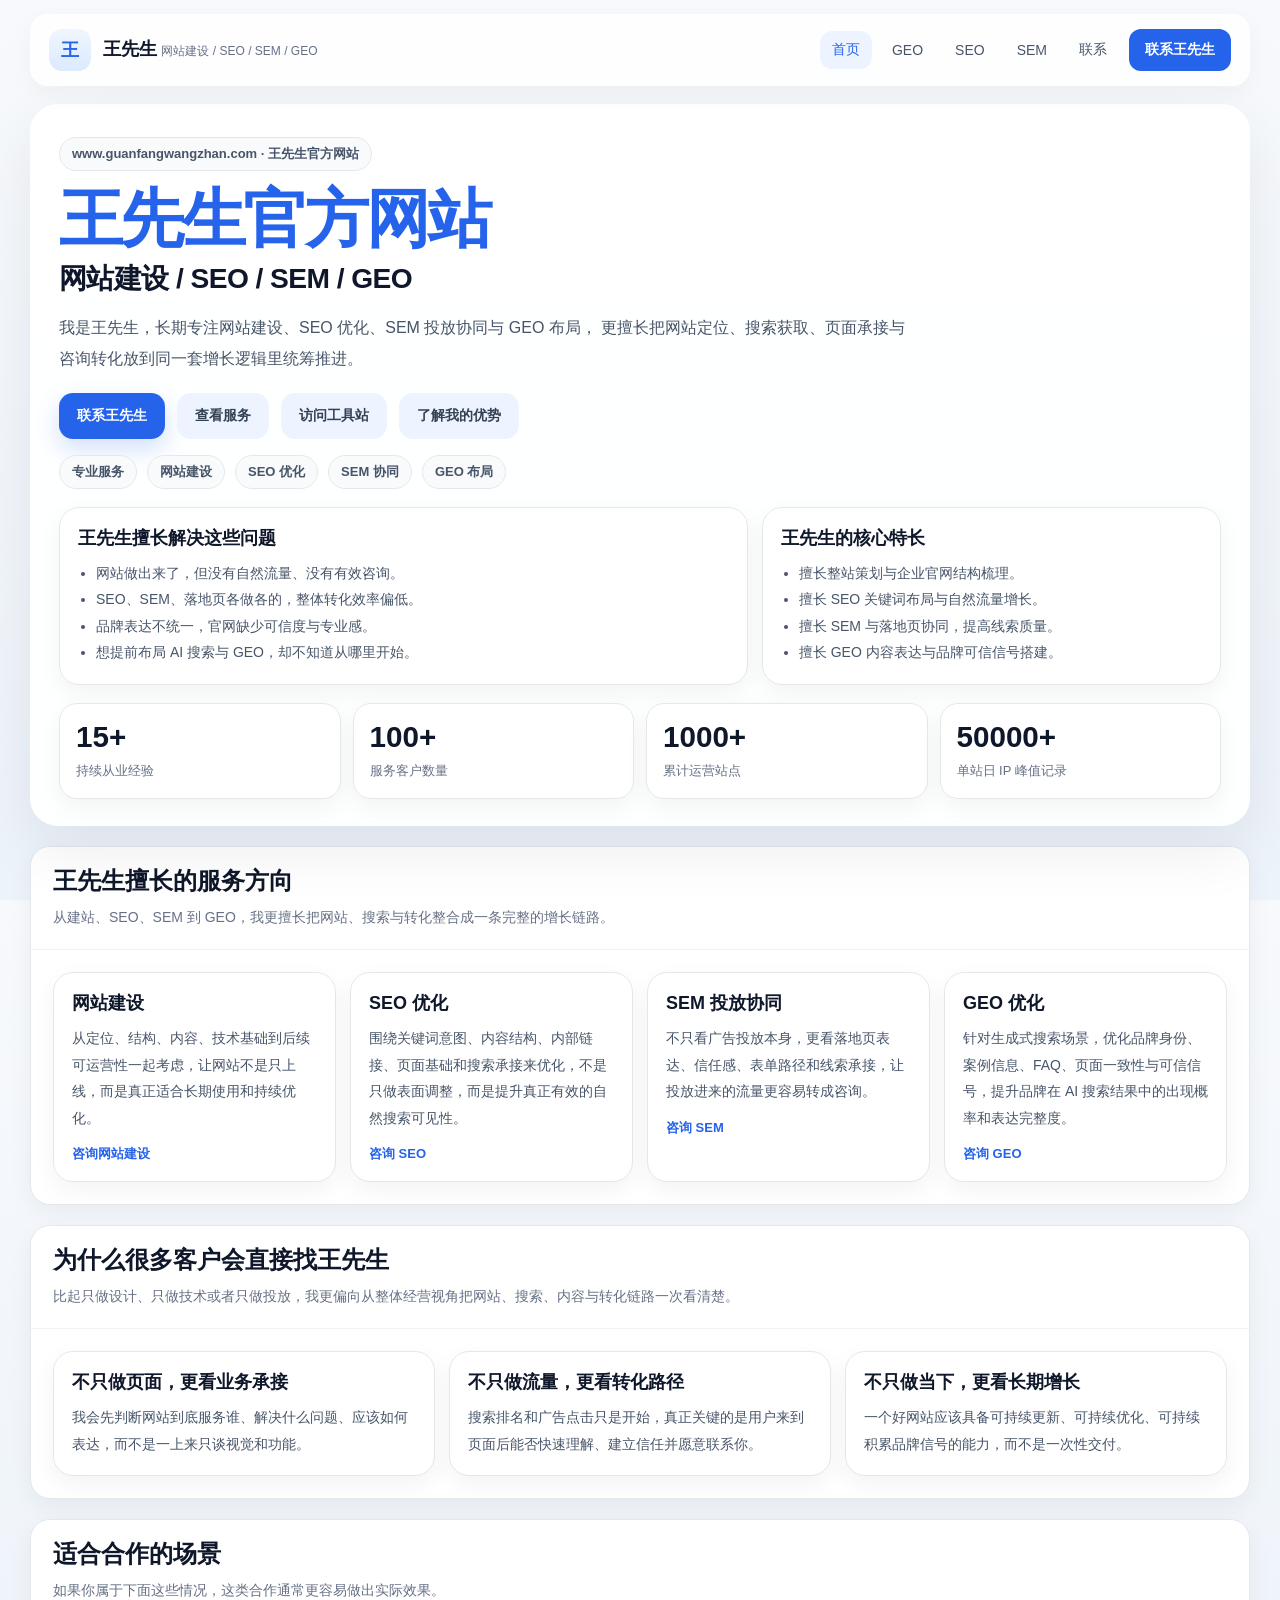
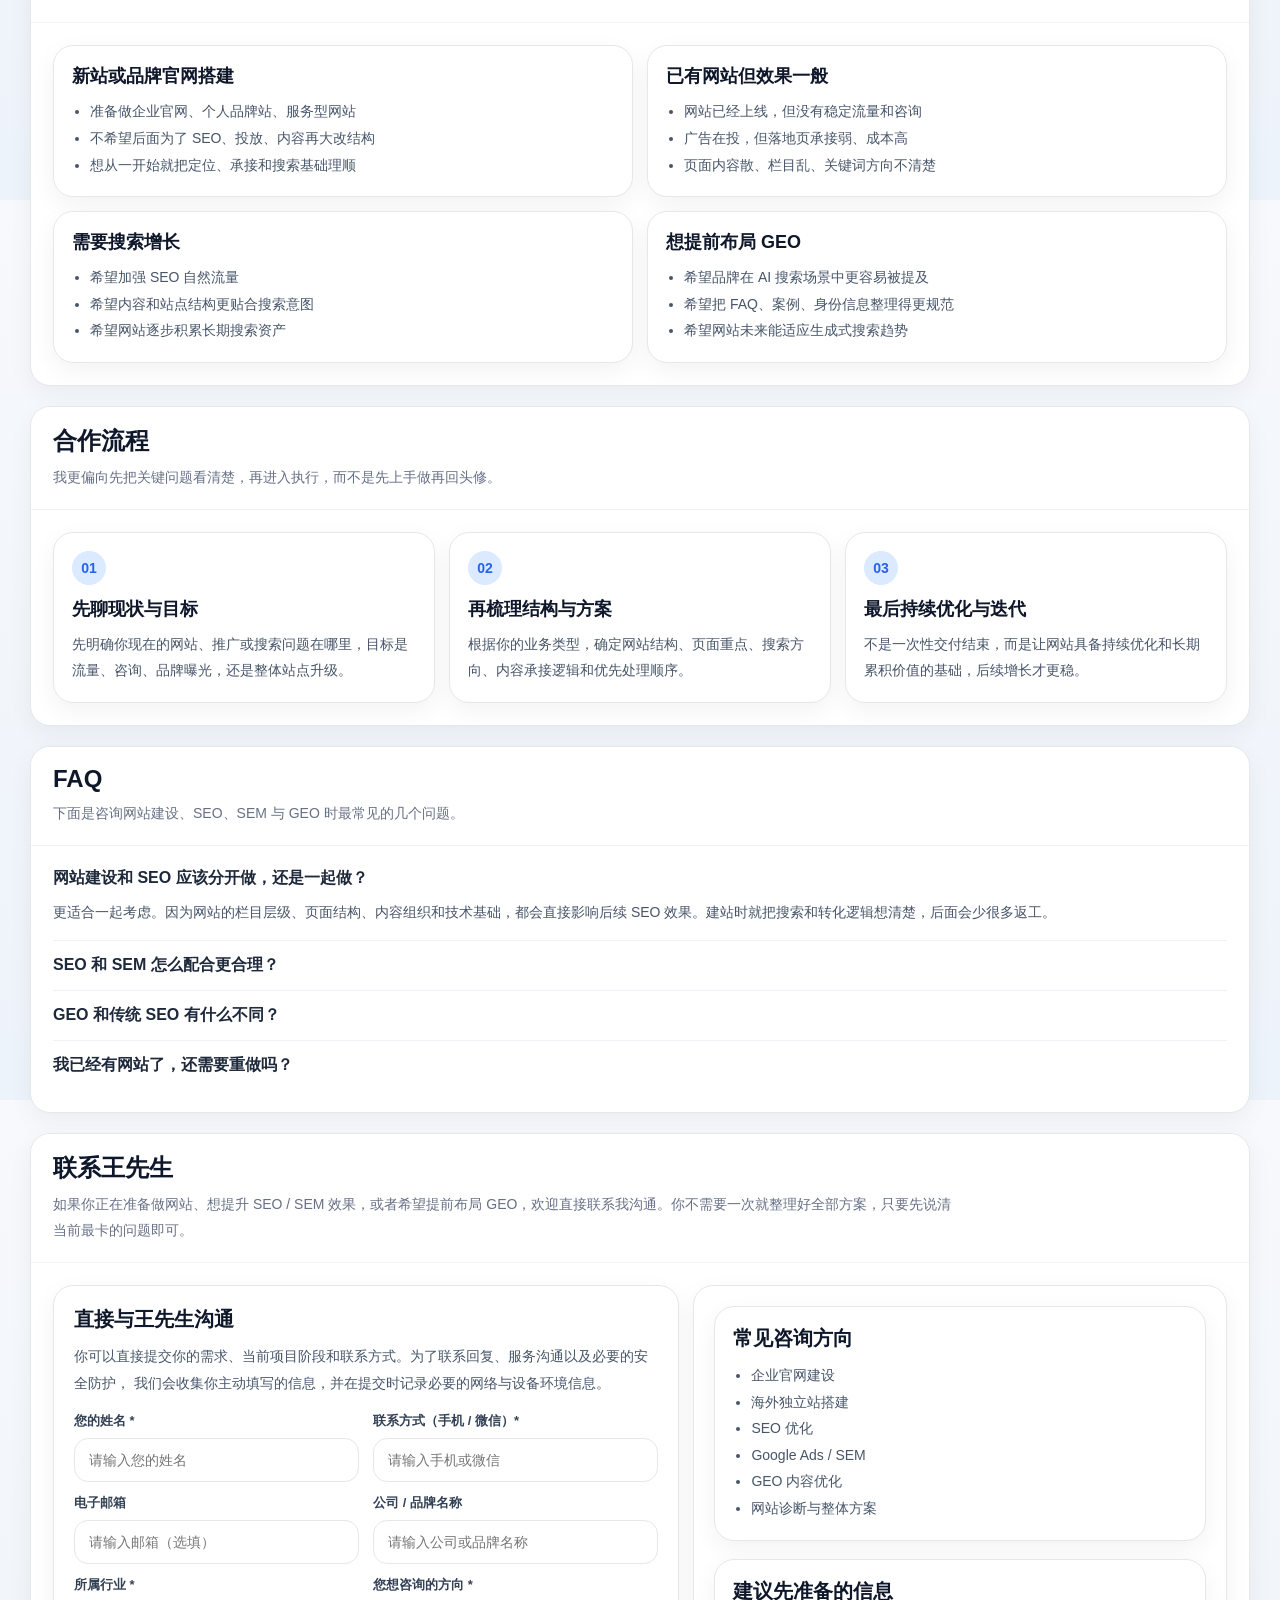
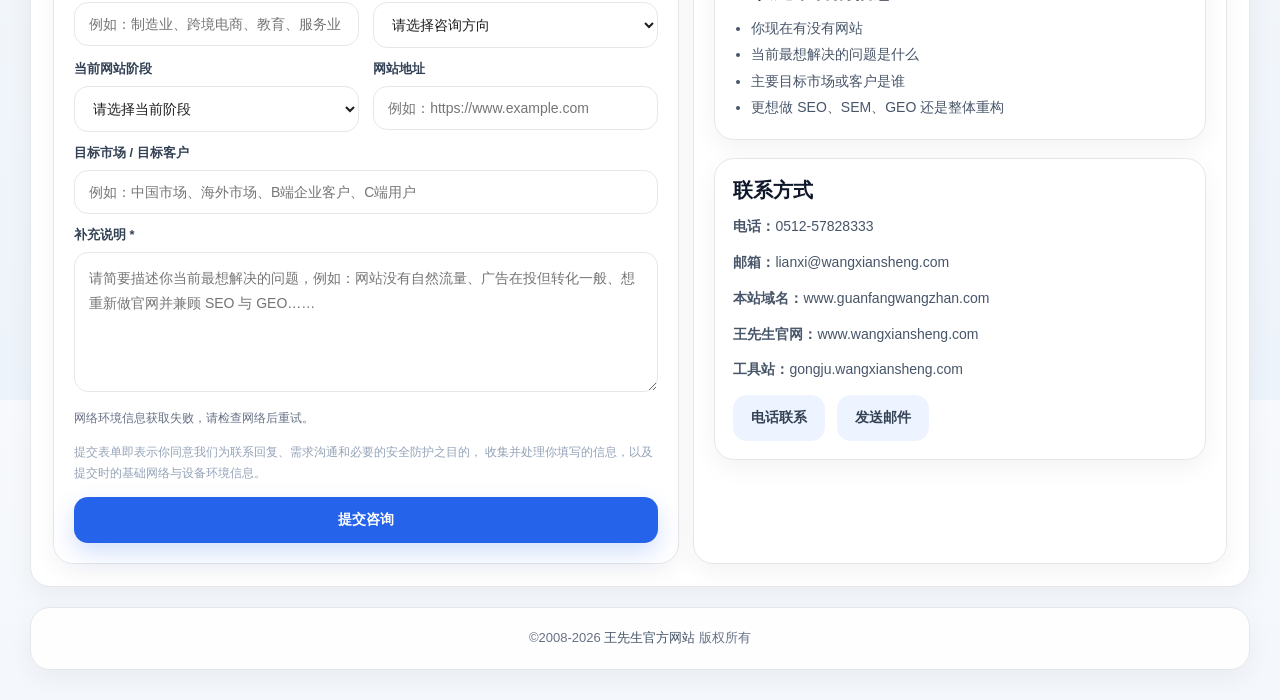
==== index.html @ 20cd122b "Update index.html" ====
<!DOCTYPE html>
<html lang="zh-CN">
<head>
  <meta charset="UTF-8" />
  <meta name="viewport" content="width=device-width, initial-scale=1.0" />

  <title>王先生官方网站 - 网站建设 / SEO / SEM / GEO</title>
  <meta name="description" content="王先生官方网站，聚焦网站建设、SEO 优化、SEM 投放协同与 GEO 生成式搜索优化，帮助企业提升搜索可见性、咨询转化与品牌影响力。" />
  <meta name="keywords" content="王先生官方网站,王先生,网站建设,SEO优化,SEM投放,GEO优化,生成式搜索优化,企业官网建设,guanfangwangzhan.com" />
  <meta name="author" content="王先生" />
  <meta name="application-name" content="王先生" />
  <meta name="robots" content="index,follow,max-image-preview:large,max-snippet:-1,max-video-preview:-1" />
  <meta name="referrer" content="strict-origin-when-cross-origin" />
  <meta name="format-detection" content="telephone=no,email=no,address=no" />
  <meta name="theme-color" content="#2563eb" />
  <meta name="color-scheme" content="light" />

  <link rel="canonical" href="https://www.guanfangwangzhan.com/" />

  <meta property="og:type" content="website" />
  <meta property="og:locale" content="zh_CN" />
  <meta property="og:site_name" content="王先生" />
  <meta property="og:title" content="王先生官方网站 - 网站建设 / SEO / SEM / GEO" />
  <meta property="og:description" content="王先生官方网站，聚焦网站建设、SEO 优化、SEM 投放协同与 GEO 生成式搜索优化。" />
  <meta property="og:url" content="https://www.guanfangwangzhan.com/" />

  <meta name="twitter:card" content="summary" />
  <meta name="twitter:title" content="王先生官方网站 - 网站建设 / SEO / SEM / GEO" />
  <meta name="twitter:description" content="王先生聚焦网站建设、SEO、SEM 与 GEO，帮助企业获得更稳的搜索流量与咨询转化。" />

    <link rel="stylesheet" href="/static/style.css" />


  <script type="application/ld+json">
  {
    "@context": "https://schema.org",
    "@type": "WebSite",
    "name": "王先生官方网站",
    "url": "https://www.guanfangwangzhan.com/"
  }
  </script>

  <script type="application/ld+json">
  {
    "@context": "https://schema.org",
    "@type": "Person",
    "name": "王先生",
    "url": "https://www.guanfangwangzhan.com/",
    "email": "lianxi@wangxiansheng.com",
    "telephone": "0512-57828333",
    "jobTitle": "网站建设 / SEO / SEM / GEO 顾问",
    "description": "长期从事网站建设、SEO、SEM 与 GEO 优化，帮助个人和企业提升搜索可见性、获取更多流量、询盘与业务机会。",
    "knowsAbout": [
      "网站建设",
      "SEO",
      "SEM",
      "GEO",
      "生成式搜索优化",
      "企业官网优化",
      "搜索流量增长",
      "落地页优化"
    ]
  }
  </script>

  <script type="application/ld+json">
  {
    "@context": "https://schema.org",
    "@type": "ProfessionalService",
    "name": "王先生官方网站",
    "url": "https://www.guanfangwangzhan.com/",
    "description": "专注网站建设、SEO、SEM 与 GEO 优化，帮助个人和企业提升搜索可见性、获取更多流量、询盘与业务机会。",
    "email": "lianxi@wangxiansheng.com",
    "telephone": "0512-57828333",
    "serviceType": [
      "网站建设",
      "SEO 优化",
      "SEM 投放",
      "GEO 优化"
    ],
    "areaServed": "中国"
  }
  </script>

  <script type="application/ld+json">
  {
    "@context": "https://schema.org",
    "@type": "FAQPage",
    "mainEntity": [
      {
        "@type": "Question",
        "name": "网站建设和 SEO 应该分开做，还是一起做？",
        "acceptedAnswer": {
          "@type": "Answer",
          "text": "更适合一起考虑。因为网站的栏目层级、页面结构、内容组织和技术基础，都会直接影响后续 SEO 效果。建站时就把搜索和转化逻辑想清楚，后面会少很多返工。"
        }
      },
      {
        "@type": "Question",
        "name": "SEO 和 SEM 怎么配合更合理？",
        "acceptedAnswer": {
          "@type": "Answer",
          "text": "SEO 更偏长期自然流量，SEM 更偏即时高意图获取。更稳的方式通常不是二选一，而是让 SEM 承接短期目标，同时用 SEO 建立长期内容和自然搜索基础。"
        }
      },
      {
        "@type": "Question",
        "name": "GEO 和传统 SEO 有什么不同？",
        "acceptedAnswer": {
          "@type": "Answer",
          "text": "GEO 更关注品牌在生成式搜索、AI 问答和新型检索场景中的可见性。除了页面优化本身，还更强调身份信息、案例证据、FAQ、内容一致性和可信度信号。"
        }
      }
    ]
  }
  </script>
</head>
<body class="page-home">
  <div class="page">
    <header class="topbar" aria-label="顶部导航">
  <div class="topbar-inner">
    <a class="brand" href="/">
      <span class="brand-mark">王</span>
      <span class="brand-info">
        <span class="brand-title">王先生</span>
        <span class="brand-sub">网站建设 / SEO / SEM / GEO</span>
      </span>
    </a>

    <div class="nav-wrap">
      <nav class="nav" aria-label="桌面导航">
        <a href="/" class="active">首页</a>
        <a href="/geo.html" class="">GEO</a>
        <a href="/seo.html" class="">SEO</a>
        <a href="/sem.html" class="">SEM</a>
        <a href="/lianxi.html" class="">联系</a>
      </nav>

      <a class="nav-cta" href="/lianxi.html">联系王先生</a>
      <button class="menu-toggle" id="menuToggle" type="button" aria-label="打开菜单" aria-expanded="false" aria-controls="mobileNav">☰</button>
    </div>
  </div>

  <div class="mobile-nav" id="mobileNav">
    <div class="mobile-nav-inner">
      <a href="/">首页</a>
      <a href="/geo.html">GEO</a>
      <a href="/seo.html">SEO</a>
      <a href="/sem.html">SEM</a>
      <a href="/lianxi.html">联系王先生</a>
      <a href="/lianxi.html">立即咨询</a>
    </div>
  </div>
</header>

    <main>
      <section class="hero">
        <div class="eyebrow">www.guanfangwangzhan.com · 王先生官方网站</div>

        <h1 class="hero-title">王先生官方网站</h1>

        <h2 class="hero-services">网站建设 / SEO / SEM / GEO</h2>

        <p class="lead">
          我是王先生，长期专注网站建设、SEO 优化、SEM 投放协同与 GEO 布局，
          更擅长把网站定位、搜索获取、页面承接与咨询转化放到同一套增长逻辑里统筹推进。
        </p>

        <div class="hero-actions">
          <a class="btn btn-primary" href="#contact">联系王先生</a>
          <a class="btn btn-light" href="#services">查看服务</a>
          <a class="btn btn-light" href="https://gongju.wangxiansheng.com/" target="_blank" rel="noopener noreferrer">访问工具站</a>
          <a class="btn btn-light" href="#advantage">了解我的优势</a>
        </div>

        <div class="hero-tags">
          <span class="tag">专业服务</span>
          <span class="tag">网站建设</span>
          <span class="tag">SEO 优化</span>
          <span class="tag">SEM 协同</span>
          <span class="tag">GEO 布局</span>
        </div>

        <div class="hero-summary">
          <div class="hero-panel">
            <h3>王先生擅长解决这些问题</h3>
            <ul>
              <li>网站做出来了，但没有自然流量、没有有效咨询。</li>
              <li>SEO、SEM、落地页各做各的，整体转化效率偏低。</li>
              <li>品牌表达不统一，官网缺少可信度与专业感。</li>
              <li>想提前布局 AI 搜索与 GEO，却不知道从哪里开始。</li>
            </ul>
          </div>

          <div class="hero-panel">
            <h3>王先生的核心特长</h3>
            <ul>
              <li>擅长整站策划与企业官网结构梳理。</li>
              <li>擅长 SEO 关键词布局与自然流量增长。</li>
              <li>擅长 SEM 与落地页协同，提高线索质量。</li>
              <li>擅长 GEO 内容表达与品牌可信信号搭建。</li>
            </ul>
          </div>
        </div>

        <div class="metrics">
          <div class="metric">
            <div class="metric-num">15+</div>
            <div class="metric-text">持续从业经验</div>
          </div>
          <div class="metric">
            <div class="metric-num">100+</div>
            <div class="metric-text">服务客户数量</div>
          </div>
          <div class="metric">
            <div class="metric-num">1000+</div>
            <div class="metric-text">累计运营站点</div>
          </div>
          <div class="metric">
            <div class="metric-num">50000+</div>
            <div class="metric-text">单站日 IP 峰值记录</div>
          </div>
        </div>
      </section>

      <section class="section" id="services">
        <div class="card">
          <div class="section-head">
            <h2>王先生擅长的服务方向</h2>
            <p>从建站、SEO、SEM 到 GEO，我更擅长把网站、搜索与转化整合成一条完整的增长链路。</p>
          </div>
          <div class="section-body">
            <div class="grid-4">
              <article class="mini-card">
                <h3>网站建设</h3>
                <p>从定位、结构、内容、技术基础到后续可运营性一起考虑，让网站不是只上线，而是真正适合长期使用和持续优化。</p>
                <a class="more" href="#contact">咨询网站建设</a>
              </article>

              <article class="mini-card">
                <h3>SEO 优化</h3>
                <p>围绕关键词意图、内容结构、内部链接、页面基础和搜索承接来优化，不是只做表面调整，而是提升真正有效的自然搜索可见性。</p>
                <a class="more" href="#contact">咨询 SEO</a>
              </article>

              <article class="mini-card">
                <h3>SEM 投放协同</h3>
                <p>不只看广告投放本身，更看落地页表达、信任感、表单路径和线索承接，让投放进来的流量更容易转成咨询。</p>
                <a class="more" href="#contact">咨询 SEM</a>
              </article>

              <article class="mini-card">
                <h3>GEO 优化</h3>
                <p>针对生成式搜索场景，优化品牌身份、案例信息、FAQ、页面一致性与可信信号，提升品牌在 AI 搜索结果中的出现概率和表达完整度。</p>
                <a class="more" href="#contact">咨询 GEO</a>
              </article>
            </div>
          </div>
        </div>
      </section>

      <section class="section" id="advantage">
        <div class="card">
          <div class="section-head">
            <h2>为什么很多客户会直接找王先生</h2>
            <p>比起只做设计、只做技术或者只做投放，我更偏向从整体经营视角把网站、搜索、内容与转化链路一次看清楚。</p>
          </div>
          <div class="section-body">
            <div class="grid-3">
              <div class="mini-card">
                <h3>不只做页面，更看业务承接</h3>
                <p>我会先判断网站到底服务谁、解决什么问题、应该如何表达，而不是一上来只谈视觉和功能。</p>
              </div>

              <div class="mini-card">
                <h3>不只做流量，更看转化路径</h3>
                <p>搜索排名和广告点击只是开始，真正关键的是用户来到页面后能否快速理解、建立信任并愿意联系你。</p>
              </div>

              <div class="mini-card">
                <h3>不只做当下，更看长期增长</h3>
                <p>一个好网站应该具备可持续更新、可持续优化、可持续积累品牌信号的能力，而不是一次性交付。</p>
              </div>
            </div>
          </div>
        </div>
      </section>

      <section class="section" id="scene">
        <div class="card">
          <div class="section-head">
            <h2>适合合作的场景</h2>
            <p>如果你属于下面这些情况，这类合作通常更容易做出实际效果。</p>
          </div>
          <div class="section-body">
            <div class="grid-2">
              <div class="mini-card">
                <h3>新站或品牌官网搭建</h3>
                <ul>
                  <li>准备做企业官网、个人品牌站、服务型网站</li>
                  <li>不希望后面为了 SEO、投放、内容再大改结构</li>
                  <li>想从一开始就把定位、承接和搜索基础理顺</li>
                </ul>
              </div>

              <div class="mini-card">
                <h3>已有网站但效果一般</h3>
                <ul>
                  <li>网站已经上线，但没有稳定流量和咨询</li>
                  <li>广告在投，但落地页承接弱、成本高</li>
                  <li>页面内容散、栏目乱、关键词方向不清楚</li>
                </ul>
              </div>

              <div class="mini-card">
                <h3>需要搜索增长</h3>
                <ul>
                  <li>希望加强 SEO 自然流量</li>
                  <li>希望内容和站点结构更贴合搜索意图</li>
                  <li>希望网站逐步积累长期搜索资产</li>
                </ul>
              </div>

              <div class="mini-card">
                <h3>想提前布局 GEO</h3>
                <ul>
                  <li>希望品牌在 AI 搜索场景中更容易被提及</li>
                  <li>希望把 FAQ、案例、身份信息整理得更规范</li>
                  <li>希望网站未来能适应生成式搜索趋势</li>
                </ul>
              </div>
            </div>
          </div>
        </div>
      </section>

      <section class="section" id="process">
        <div class="card">
          <div class="section-head">
            <h2>合作流程</h2>
            <p>我更偏向先把关键问题看清楚，再进入执行，而不是先上手做再回头修。</p>
          </div>
          <div class="section-body">
            <div class="process-grid">
              <div class="mini-card">
                <div class="step-no">01</div>
                <h3>先聊现状与目标</h3>
                <p>先明确你现在的网站、推广或搜索问题在哪里，目标是流量、咨询、品牌曝光，还是整体站点升级。</p>
              </div>

              <div class="mini-card">
                <div class="step-no">02</div>
                <h3>再梳理结构与方案</h3>
                <p>根据你的业务类型，确定网站结构、页面重点、搜索方向、内容承接逻辑和优先处理顺序。</p>
              </div>

              <div class="mini-card">
                <div class="step-no">03</div>
                <h3>最后持续优化与迭代</h3>
                <p>不是一次性交付结束，而是让网站具备持续优化和长期累积价值的基础，后续增长才更稳。</p>
              </div>
            </div>
          </div>
        </div>
      </section>

      <section class="section" id="faq">
        <div class="card">
          <div class="section-head">
            <h2>FAQ</h2>
            <p>下面是咨询网站建设、SEO、SEM 与 GEO 时最常见的几个问题。</p>
          </div>
          <div class="section-body faq">
            <details open>
              <summary>网站建设和 SEO 应该分开做，还是一起做？</summary>
              <div class="answer">
                更适合一起考虑。因为网站的栏目层级、页面结构、内容组织和技术基础，都会直接影响后续 SEO 效果。建站时就把搜索和转化逻辑想清楚，后面会少很多返工。
              </div>
            </details>

            <details>
              <summary>SEO 和 SEM 怎么配合更合理？</summary>
              <div class="answer">
                SEO 更偏长期自然流量，SEM 更偏即时高意图获取。更稳的方式通常不是二选一，而是让 SEM 承接短期目标，同时用 SEO 建立长期内容和自然搜索基础。
              </div>
            </details>

            <details>
              <summary>GEO 和传统 SEO 有什么不同？</summary>
              <div class="answer">
                GEO 更关注品牌在生成式搜索、AI 问答和新型检索场景中的可见性。除了页面优化本身，还更强调身份信息、案例证据、FAQ、内容一致性和可信度信号。
              </div>
            </details>

            <details>
              <summary>我已经有网站了，还需要重做吗？</summary>
              <div class="answer">
                不一定。很多项目不需要完全重做，而是先判断问题是在定位、结构、内容、搜索基础，还是在落地页承接与转化路径，再决定局部优化还是整体升级。
              </div>
            </details>
          </div>
        </div>
      </section>

      <section class="section" id="contact">
        <div class="card">
          <div class="section-head">
            <h2>联系王先生</h2>
            <p>如果你正在准备做网站、想提升 SEO / SEM 效果，或者希望提前布局 GEO，欢迎直接联系我沟通。你不需要一次就整理好全部方案，只要先说清当前最卡的问题即可。</p>
          </div>

          <div class="section-body">
            <div class="contact-layout">
              <div class="contact-main">
                <h3>直接与王先生沟通</h3>
                <p>
                  你可以直接提交你的需求、当前项目阶段和联系方式。为了联系回复、服务沟通以及必要的安全防护，
                  我们会收集你主动填写的信息，并在提交时记录必要的网络与设备环境信息。
                </p>

                <form id="bizForm" class="contact-form" novalidate>
                  <div class="field-grid-2">
                    <div class="field">
                      <label for="name">您的姓名 *</label>
                      <input id="name" name="name" class="input" type="text" placeholder="请输入您的姓名" required />
                    </div>

                    <div class="field">
                      <label for="contactInfo">联系方式（手机 / 微信）*</label>
                      <input id="contactInfo" name="contactInfo" class="input" type="text" placeholder="请输入手机或微信" required />
                    </div>
                  </div>

                  <div class="field-grid-2">
                    <div class="field">
                      <label for="email">电子邮箱</label>
                      <input id="email" name="email" class="input" type="email" placeholder="请输入邮箱（选填）" />
                    </div>

                    <div class="field">
                      <label for="company">公司 / 品牌名称</label>
                      <input id="company" name="company" class="input" type="text" placeholder="请输入公司或品牌名称" />
                    </div>
                  </div>

                  <div class="field-grid-2">
                    <div class="field">
                      <label for="industry">所属行业 *</label>
                      <input id="industry" name="industry" class="input" type="text" placeholder="例如：制造业、跨境电商、教育、服务业" required />
                    </div>

                    <div class="field">
                      <label for="subject">您想咨询的方向 *</label>
                      <select id="subject" name="subject" class="select" required>
                        <option value="">请选择咨询方向</option>
                        <option value="企业官网建设">企业官网建设</option>
                        <option value="海外独立站搭建">海外独立站搭建</option>
                        <option value="SEO 优化">SEO 优化</option>
                        <option value="Google Ads / SEM">Google Ads / SEM</option>
                        <option value="GEO 内容优化">GEO 内容优化</option>
                        <option value="服务器 / 网站部署">服务器 / 网站部署</option>
                        <option value="网站诊断与整体方案">网站诊断与整体方案</option>
                        <option value="其他">其他</option>
                      </select>
                    </div>
                  </div>

                  <div class="field-grid-2">
                    <div class="field">
                      <label for="siteStage">当前网站阶段</label>
                      <select id="siteStage" name="siteStage" class="select">
                        <option value="">请选择当前阶段</option>
                        <option value="还没有网站">还没有网站</option>
                        <option value="已有官网，准备优化">已有官网，准备优化</option>
                        <option value="已有独立站，流量较少">已有独立站，流量较少</option>
                        <option value="正在投放广告，转化一般">正在投放广告，转化一般</option>
                        <option value="已有内容基础，想做 SEO / GEO">已有内容基础，想做 SEO / GEO</option>
                        <option value="项目正在规划中">项目正在规划中</option>
                      </select>
                    </div>

                    <div class="field">
                      <label for="website">网站地址</label>
                      <input id="website" name="website" class="input" type="url" placeholder="例如：https://www.example.com" />
                    </div>
                  </div>

                  <div class="field">
                    <label for="market">目标市场 / 目标客户</label>
                    <input id="market" name="market" class="input" type="text" placeholder="例如：中国市场、海外市场、B端企业客户、C端用户" />
                  </div>

                  <div class="field">
                    <label for="message">补充说明 *</label>
                    <textarea id="message" name="message" class="textarea" placeholder="请简要描述你当前最想解决的问题，例如：网站没有自然流量、广告在投但转化一般、想重新做官网并兼顾 SEO 与 GEO……" required></textarea>
                  </div>

                  <div id="ipStatus" class="ip-status">正在获取网络环境信息...</div>

                  <div class="form-note">
                    提交表单即表示你同意我们为联系回复、需求沟通和必要的安全防护之目的，
                    收集并处理你填写的信息，以及提交时的基础网络与设备环境信息。
                  </div>

                  <button type="submit" class="btn btn-primary" id="submitBtn">提交咨询</button>
                  <div id="result" class="result" aria-live="polite"></div>
                </form>
              </div>

              <div class="contact-side">
                <div class="mini-card">
                  <h3>常见咨询方向</h3>
                  <ul>
                    <li>企业官网建设</li>
                    <li>海外独立站搭建</li>
                    <li>SEO 优化</li>
                    <li>Google Ads / SEM</li>
                    <li>GEO 内容优化</li>
                    <li>网站诊断与整体方案</li>
                  </ul>
                </div>

                <div class="mini-card mt-14">
                  <h3>建议先准备的信息</h3>
                  <ul>
                    <li>你现在有没有网站</li>
                    <li>当前最想解决的问题是什么</li>
                    <li>主要目标市场或客户是谁</li>
                    <li>更想做 SEO、SEM、GEO 还是整体重构</li>
                  </ul>
                </div>

                <div class="mini-card mt-14">
                  <h3>联系方式</h3>
                  <div class="contact-meta">
                    <div class="contact-meta-item"><strong>电话：</strong><a href="tel:051257828333">0512-57828333</a></div>
                    <div class="contact-meta-item"><strong>邮箱：</strong><a href="mailto:lianxi@wangxiansheng.com">lianxi@wangxiansheng.com</a></div>
                    <div class="contact-meta-item"><strong>本站域名：</strong><a href="https://www.guanfangwangzhan.com/">www.guanfangwangzhan.com</a></div>
                    <div class="contact-meta-item"><strong>王先生官网：</strong><a href="https://www.wangxiansheng.com/">www.wangxiansheng.com</a></div>
                    <div class="contact-meta-item"><strong>工具站：</strong><a href="https://gongju.wangxiansheng.com/">gongju.wangxiansheng.com</a></div>
                  </div>

                  <div class="contact-links">
                    <a class="btn btn-light" href="tel:051257828333">电话联系</a>
                    <a class="btn btn-light" href="mailto:lianxi@wangxiansheng.com">发送邮件</a>
                  </div>
                </div>
              </div>
            </div>
          </div>
        </div>
      </section>
    </main>

    <footer class="footer">
      ©2008-<span id="year"></span> <a href="https://www.guanfangwangzhan.com/">王先生官方网站</a> 版权所有
    </footer>
  </div>

  <script>
    document.getElementById("year").textContent = new Date().getFullYear();

    const menuToggle = document.getElementById("menuToggle");
    const mobileNav = document.getElementById("mobileNav");

    menuToggle.addEventListener("click", function () {
      const expanded = menuToggle.getAttribute("aria-expanded") === "true";
      menuToggle.setAttribute("aria-expanded", String(!expanded));
      mobileNav.classList.toggle("show");
      menuToggle.textContent = expanded ? "☰" : "✕";
    });

    mobileNav.querySelectorAll("a").forEach(function (link) {
      link.addEventListener("click", function () {
        mobileNav.classList.remove("show");
        menuToggle.setAttribute("aria-expanded", "false");
        menuToggle.textContent = "☰";
      });
    });

    const API_URL = "https://lianxi.wangxiansheng.com/hezuo.php";
    let currentIp = "";

    const form = document.getElementById("bizForm");
    const submitBtn = document.getElementById("submitBtn");
    const resultBox = document.getElementById("result");
    const ipStatus = document.getElementById("ipStatus");

    function showResult(message, ok) {
      resultBox.style.display = "block";
      resultBox.className = "result " + (ok ? "ok" : "err");
      resultBox.textContent = message;
    }

    async function getPublicIP() {
      const endpoints = [
        "https://api64.ipify.org?format=json",
        "https://api.ipify.org?format=json"
      ];

      for (const url of endpoints) {
        try {
          const res = await fetch(url, {
            method: "GET",
            cache: "no-store"
          });
          const data = await res.json();
          if (data && data.ip) {
            return data.ip;
          }
        } catch (e) {}
      }

      throw new Error("公网 IP 获取失败");
    }

    function getBrowserInfo() {
      const nav = window.navigator || {};
      const scr = window.screen || {};
      const tz = Intl.DateTimeFormat().resolvedOptions().timeZone || "";
      const connection = nav.connection || nav.mozConnection || nav.webkitConnection || null;

      return {
        user_agent: nav.userAgent || "",
        language: nav.language || "",
        languages: Array.isArray(nav.languages) ? nav.languages.join(", ") : "",
        platform: nav.platform || "",
        cookie_enabled: typeof nav.cookieEnabled === "boolean" ? nav.cookieEnabled : "",
        do_not_track: nav.doNotTrack || window.doNotTrack || "",
        hardware_concurrency: nav.hardwareConcurrency || "",
        device_memory: nav.deviceMemory || "",
        max_touch_points: nav.maxTouchPoints || "",
        screen_width: scr.width || "",
        screen_height: scr.height || "",
        color_depth: scr.colorDepth || "",
        pixel_ratio: window.devicePixelRatio || "",
        viewport_width: window.innerWidth || "",
        viewport_height: window.innerHeight || "",
        timezone: tz,
        referrer: document.referrer || "",
        page_url: window.location.href,
        page_path: window.location.pathname,
        hostname: window.location.hostname,
        online: typeof nav.onLine === "boolean" ? nav.onLine : "",
        connection_type: connection && connection.effectiveType ? connection.effectiveType : "",
        timestamp: new Date().toISOString()
      };
    }

    async function initIP() {
      ipStatus.textContent = "正在获取网络环境信息...";
      try {
        currentIp = await getPublicIP();
        ipStatus.textContent = "网络环境校验完成，可正常提交表单。";
      } catch (err) {
        currentIp = "";
        ipStatus.textContent = "网络环境信息获取失败，请检查网络后重试。";
      }
    }

    form.addEventListener("submit", async function (e) {
      e.preventDefault();

      if (!currentIp) {
        showResult("网络环境信息尚未获取成功，暂时不能提交。", false);
        return;
      }

      const payload = {
        name: document.getElementById("name").value.trim(),
        contactInfo: document.getElementById("contactInfo").value.trim(),
        email: document.getElementById("email").value.trim(),
        company: document.getElementById("company").value.trim(),
        industry: document.getElementById("industry").value.trim(),
        subject: document.getElementById("subject").value.trim(),
        siteStage: document.getElementById("siteStage").value.trim(),
        website: document.getElementById("website").value.trim(),
        market: document.getElementById("market").value.trim(),
        message: document.getElementById("message").value.trim(),
        client_ip: currentIp,
        user_agent: navigator.userAgent || "",
        browser_info: JSON.stringify(getBrowserInfo())
      };

      if (!payload.name || !payload.contactInfo || !payload.industry || !payload.subject || !payload.message) {
        showResult("请填写所有必填字段。", false);
        return;
      }

      submitBtn.disabled = true;
      submitBtn.textContent = "提交中...";

      try {
        const res = await fetch(API_URL, {
          method: "POST",
          headers: {
            "Content-Type": "application/json"
          },
          body: JSON.stringify(payload)
        });

        const text = await res.text();
        let data;

        try {
          data = JSON.parse(text);
        } catch (e) {
          showResult("提交失败，请稍后重试。", false);
          return;
        }

        if (res.ok && data.success === true) {
          showResult(data.message || "提交成功，我们会尽快与您联系。", true);
          form.reset();
        } else {
          showResult(data.message || "提交失败，请稍后再试。", false);
        }
      } catch (err) {
        showResult("请求失败：" + err.message, false);
      } finally {
        submitBtn.disabled = false;
        submitBtn.textContent = "提交咨询";
      }
    });

    initIP();
  </script>
</body>
</html>
---- static/style.css ----
/* Common */
html { scroll-behavior: smooth; }
html, body { min-height: 100%; }
body { margin: 0; }


/* 404.html */
body.page-404{
      --bg1: #f7f9fc;
      --bg2: #edf3fa;
      --card: rgba(255,255,255,0.92);
      --text: #1d1d1f;
      --sub: #667085;
      --primary: #2563eb;
      --primary-hover: #1d4ed8;
      --light: #eef4ff;
      --light-hover: #e2ebff;
      --border: #e5e7eb;
      --shadow: 0 24px 60px rgba(15, 23, 42, 0.08);
      --shadow-soft: 0 8px 24px rgba(15, 23, 42, 0.05);
    }
body.page-404 *{
      box-sizing: border-box;
      margin: 0;
      padding: 0;
      -webkit-font-smoothing: antialiased;
    }
html, body.page-404{
      height: 100%;
    }
body.page-404{
      font-family: -apple-system, BlinkMacSystemFont, "SF Pro Text", "PingFang SC", "Microsoft YaHei", "Helvetica Neue", Arial, sans-serif;
      color: var(--text);
      background: linear-gradient(180deg, var(--bg1) 0%, var(--bg2) 100%);
      display: flex;
      align-items: center;
      justify-content: center;
      padding: 20px;
    }
body.page-404 .wrap{
      width: 100%;
      max-width: 760px;
    }
body.page-404 .card{
      background: var(--card);
      border: 1px solid rgba(255,255,255,0.62);
      border-radius: 28px;
      box-shadow: var(--shadow);
      padding: 40px 32px;
      text-align: center;
    }
body.page-404 .eyebrow{
      display: inline-flex;
      align-items: center;
      min-height: 34px;
      padding: 0 12px;
      border-radius: 999px;
      background: #f8fafc;
      border: 1px solid var(--border);
      color: #475569;
      font-size: 13px;
      font-weight: 700;
      margin-bottom: 18px;
    }
body.page-404 .code{
      font-size: clamp(3rem, 8vw, 5rem);
      line-height: 1;
      font-weight: 900;
      color: var(--primary);
      letter-spacing: -0.05em;
      margin-bottom: 12px;
    }
body.page-404 h1{
      font-size: clamp(1.5rem, 3vw, 2.3rem);
      line-height: 1.3;
      font-weight: 800;
      color: #0f172a;
      margin-bottom: 14px;
    }
body.page-404 .desc{
      max-width: 560px;
      margin: 0 auto 20px;
      color: #475569;
      font-size: 16px;
      line-height: 1.9;
    }
body.page-404 .countdown{
      display: inline-block;
      padding: 12px 16px;
      border-radius: 14px;
      background: #ffffff;
      border: 1px solid var(--border);
      box-shadow: var(--shadow-soft);
      color: #334155;
      font-size: 14px;
      line-height: 1.8;
      margin-bottom: 22px;
    }
body.page-404 .countdown strong{
      color: var(--primary);
      font-weight: 800;
    }
body.page-404 .actions{
      display: flex;
      justify-content: center;
      gap: 12px;
      flex-wrap: wrap;
    }
body.page-404 .btn{
      min-height: 46px;
      padding: 0 18px;
      border-radius: 14px;
      border: none;
      cursor: pointer;
      font-size: 14px;
      font-weight: 700;
      display: inline-flex;
      align-items: center;
      justify-content: center;
      transition: .2s ease;
      text-decoration: none;
    }
body.page-404 .btn-primary{
      background: var(--primary);
      color: #fff;
      box-shadow: 0 10px 24px rgba(37,99,235,0.2);
    }
body.page-404 .btn-primary:hover{
      background: var(--primary-hover);
      transform: translateY(-1px);
    }
body.page-404 .btn-light{
      background: var(--light);
      color: #334155;
    }
body.page-404 .btn-light:hover{
      background: var(--light-hover);
      transform: translateY(-1px);
    }
body.page-404 .footer{
      text-align: center;
      color: var(--sub);
      font-size: 13px;
      line-height: 1.8;
      margin-top: 16px;
    }
body.page-404 .footer a{
      color: #475569;
      text-decoration: none;
    }
body.page-404 .footer a:hover{
      color: var(--primary);
    }
@media (max-width: 640px){
body.page-404 .card{
        padding: 32px 20px;
        border-radius: 24px;
      }
body.page-404 .desc{
        font-size: 15px;
      }
body.page-404 .btn{
        width: 100%;
      }
body.page-404 .actions{
        flex-direction: column;
      }
}


/* geo(2).html */
body.page-geo{ --bg1:#f7f9fc; --bg2:#edf3fa; --text:#1d1d1f; --sub:#667085; --primary:#2563eb; --primary-hover:#1d4ed8; --light:#eef4ff; --light-hover:#e2ebff; --border:#e5e7eb; --shadow:0 24px 60px rgba(15,23,42,.08); --shadow-soft:0 8px 24px rgba(15,23,42,.05); --maxw:1220px; }
body.page-geo *{box-sizing:border-box;margin:0;padding:0;-webkit-font-smoothing:antialiased}
html{scroll-behavior:smooth}
body.page-geo{min-height:100%;font-family:-apple-system,BlinkMacSystemFont,"SF Pro Text","PingFang SC","Microsoft YaHei","Helvetica Neue",Arial,sans-serif;color:var(--text);background:linear-gradient(180deg,var(--bg1) 0%,var(--bg2) 100%);padding:14px 10px 30px}
body.page-geo a{text-decoration:none;color:inherit}
body.page-geo .page{width:min(var(--maxw),100%);margin:0 auto}
body.page-geo .topbar{position:sticky;top:12px;z-index:50;margin-bottom:18px;background:rgba(255,255,255,.82);backdrop-filter:blur(18px);-webkit-backdrop-filter:blur(18px);border:1px solid rgba(255,255,255,.62);border-radius:18px;box-shadow:0 8px 24px rgba(15,23,42,.04)}
body.page-geo .topbar-inner{min-height:70px;padding:12px 18px;display:flex;align-items:center;justify-content:space-between;gap:16px}
body.page-geo .brand{display:flex;align-items:center;gap:12px;min-width:0}
body.page-geo .brand-mark{width:42px;height:42px;border-radius:13px;background:linear-gradient(180deg,#eff6ff 0%,#dbeafe 100%);color:var(--primary);display:inline-flex;align-items:center;justify-content:center;font-size:18px;font-weight:800;flex-shrink:0}
body.page-geo .brand-title{font-size:18px;font-weight:800;color:#0f172a;line-height:1.2}
body.page-geo .brand-sub{margin-top:2px;font-size:12px;color:var(--sub);line-height:1.5;white-space:nowrap}
body.page-geo .nav-wrap{display:flex;align-items:center;gap:10px}
body.page-geo .nav{display:flex;align-items:center;gap:8px;flex-wrap:wrap}
body.page-geo .nav a{padding:10px 12px;border-radius:12px;font-size:14px;color:#475569;transition:.2s ease}
body.page-geo .nav a:hover, body.page-geo .nav a.active{background:var(--light);color:var(--primary)}
body.page-geo .nav-cta, body.page-geo .btn-primary{display:inline-flex;align-items:center;justify-content:center;min-height:42px;padding:0 16px;border-radius:12px;background:var(--primary);color:#fff;font-size:14px;font-weight:700;transition:.2s ease;border:none}
body.page-geo .nav-cta:hover, body.page-geo .btn-primary:hover{background:var(--primary-hover);transform:translateY(-1px)}
body.page-geo .btn-light{display:inline-flex;align-items:center;justify-content:center;min-height:42px;padding:0 16px;border-radius:12px;background:var(--light);color:#334155;font-size:14px;font-weight:700;transition:.2s ease}
body.page-geo .btn-light:hover{background:var(--light-hover);transform:translateY(-1px)}
body.page-geo .menu-toggle{display:none;width:42px;height:42px;border:1px solid var(--border);border-radius:12px;background:#fff;color:#334155;cursor:pointer;align-items:center;justify-content:center;font-size:20px;line-height:1}
body.page-geo .mobile-nav{display:none;padding:0 14px 14px}
body.page-geo .mobile-nav.show{display:block}
body.page-geo .mobile-nav-inner{border-top:1px solid rgba(0,0,0,.05);padding-top:12px;display:grid;gap:8px}
body.page-geo .mobile-nav a{padding:12px 14px;border-radius:12px;background:#fff;border:1px solid var(--border);color:#475569;font-size:14px;font-weight:600}
body.page-geo .mobile-nav a:last-child{background:var(--primary);color:#fff;border-color:var(--primary)}
body.page-geo .hero{background:rgba(255,255,255,.92);backdrop-filter:blur(18px);-webkit-backdrop-filter:blur(18px);border:1px solid rgba(255,255,255,.62);border-radius:28px;box-shadow:var(--shadow);padding:32px 28px 26px;margin-bottom:20px}
body.page-geo .eyebrow{display:inline-flex;align-items:center;min-height:34px;padding:0 12px;border-radius:999px;background:#f8fafc;border:1px solid var(--border);color:#475569;font-size:13px;font-weight:700;margin-bottom:16px}
body.page-geo .hero h1{margin:0 0 8px;font-size:clamp(2.5rem,5vw,4.4rem);line-height:1.02;letter-spacing:-.04em;font-weight:900;color:var(--primary)}
body.page-geo .hero h2{margin:0 0 14px;font-size:clamp(1.2rem,2.2vw,2rem);line-height:1.35;letter-spacing:-.02em;font-weight:800;color:#0f172a}
body.page-geo .lead{max-width:860px;margin:0 0 18px;color:#475569;font-size:16px;line-height:1.95}
body.page-geo .hero-actions, body.page-geo .cta-actions{display:flex;gap:12px;flex-wrap:wrap}
body.page-geo .hero-actions{margin-bottom:16px}
body.page-geo .tags{display:flex;gap:10px;flex-wrap:wrap;margin-bottom:20px}
body.page-geo .tag{display:inline-flex;align-items:center;min-height:34px;padding:0 12px;border-radius:999px;background:#f8fafc;border:1px solid var(--border);color:#475569;font-size:13px;font-weight:700}
body.page-geo .hero-summary{display:grid;grid-template-columns:repeat(2,minmax(0,1fr));gap:16px;margin-top:20px;align-items:stretch}
body.page-geo .summary-card, body.page-geo .card, body.page-geo .mini-card, body.page-geo .metric, body.page-geo .cta-card{background:#fff;border:1px solid var(--border);border-radius:20px;box-shadow:var(--shadow-soft)}
body.page-geo .summary-card{padding:20px;height:100%}
body.page-geo .summary-card h3, body.page-geo .mini-card h3, body.page-geo .cta-card h3{margin:0 0 14px;font-size:18px;line-height:1.4;font-weight:800;color:#0f172a}
body.page-geo .summary-list{list-style:none;margin:0;padding:0;display:grid;gap:12px}
body.page-geo .summary-list li{position:relative;padding-left:18px;color:#475569;font-size:14px;line-height:1.9}
body.page-geo .summary-list li::before{content:"";position:absolute;left:0;top:11px;width:7px;height:7px;border-radius:999px;background:var(--primary)}
body.page-geo .metrics, body.page-geo .grid-4, body.page-geo .grid-3, body.page-geo .grid-2, body.page-geo .process-grid, body.page-geo .cta-grid{display:grid;gap:14px}
body.page-geo .metrics, body.page-geo .grid-4{grid-template-columns:repeat(4,1fr);margin-top:18px}
body.page-geo .grid-3, body.page-geo .process-grid{grid-template-columns:repeat(3,1fr)}
body.page-geo .grid-2, body.page-geo .cta-grid{grid-template-columns:1fr 1fr}
body.page-geo .metric{padding:16px}
body.page-geo .metric-num{font-size:1.85rem;font-weight:800;line-height:1.15;color:#0f172a}
body.page-geo .metric-text{margin-top:6px;color:var(--sub);font-size:13px;line-height:1.7}
body.page-geo .section{margin-top:20px}
body.page-geo .card{overflow:hidden}
body.page-geo .section-head{padding:18px 22px;border-bottom:1px solid rgba(0,0,0,.05);background:rgba(255,255,255,.72)}
body.page-geo .section-head h2{font-size:24px;color:#0f172a;margin-bottom:8px}
body.page-geo .section-head p{max-width:900px;color:var(--sub);font-size:14px;line-height:1.85}
body.page-geo .section-body{padding:22px}
body.page-geo .mini-card, body.page-geo .cta-card{padding:18px}
body.page-geo .mini-card p, body.page-geo .mini-card li, body.page-geo .cta-card p, body.page-geo .cta-card li{color:#475569;font-size:14px;line-height:1.9}
body.page-geo .mini-card ul, body.page-geo .cta-card ul{padding-left:18px;margin-top:8px}
body.page-geo .step-no{width:34px;height:34px;border-radius:999px;background:#dbeafe;color:var(--primary);font-size:14px;font-weight:800;display:inline-flex;align-items:center;justify-content:center;margin-bottom:12px}
body.page-geo .faq details{border-top:1px solid #eef2f7;padding:14px 0}
body.page-geo .faq details:first-child{border-top:none;padding-top:0}
body.page-geo .faq summary{cursor:pointer;list-style:none;font-size:16px;font-weight:700;color:#1e293b}
body.page-geo .faq summary::-webkit-details-marker{display:none}
body.page-geo .faq .answer{margin-top:10px;font-size:14px;line-height:1.95;color:#475569}
body.page-geo .footer{margin-top:20px;background:rgba(255,255,255,.9);border:1px solid var(--border);border-radius:20px;box-shadow:var(--shadow-soft);padding:18px 20px;color:var(--sub);font-size:13px;line-height:1.9;text-align:center}
body.page-geo .footer a{color:#475569}
body.page-geo .footer a:hover{color:var(--primary)}
@media (max-width:1100px){
body.page-geo .metrics, body.page-geo .grid-4, body.page-geo .grid-3, body.page-geo .grid-2, body.page-geo .process-grid, body.page-geo .cta-grid{grid-template-columns:1fr 1fr}
}
@media (max-width:900px){
body.page-geo .nav, body.page-geo .nav-cta{display:none}
body.page-geo .menu-toggle{display:inline-flex}
body.page-geo .brand-sub{white-space:normal}
}
@media (max-width:860px){
body.page-geo .topbar-inner, body.page-geo .hero, body.page-geo .section-head, body.page-geo .section-body, body.page-geo .footer{padding-left:16px;padding-right:16px}
body.page-geo .hero{padding-top:24px;padding-bottom:22px}
body.page-geo .lead{font-size:15px;line-height:1.9}
body.page-geo .hero-actions, body.page-geo .cta-actions{width:100%}
body.page-geo .hero-summary, body.page-geo .metrics, body.page-geo .grid-4, body.page-geo .grid-3, body.page-geo .grid-2, body.page-geo .process-grid, body.page-geo .cta-grid{grid-template-columns:1fr}
body.page-geo .summary-card{padding:18px}
body.page-geo .summary-card h3{margin-bottom:12px;font-size:17px}
body.page-geo .summary-list{gap:10px}
body.page-geo .summary-list li{font-size:14px;line-height:1.85}
}


/* index(1).html */
body.page-home{
      --bg1: #f7f9fc;
      --bg2: #edf3fa;
      --card: rgba(255,255,255,0.92);
      --card-solid: #ffffff;
      --text: #1d1d1f;
      --sub: #667085;
      --muted: #94a3b8;
      --primary: #2563eb;
      --primary-hover: #1d4ed8;
      --light: #eef4ff;
      --light-hover: #e2ebff;
      --border: #e5e7eb;
      --shadow: 0 24px 60px rgba(15, 23, 42, 0.08);
      --shadow-soft: 0 8px 24px rgba(15, 23, 42, 0.05);
      --success: #16a34a;
      --danger: #dc2626;
      --maxw: 1220px;
    }
body.page-home *{
      box-sizing: border-box;
      margin: 0;
      padding: 0;
      -webkit-font-smoothing: antialiased;
    }
html{
      scroll-behavior: smooth;
    }
body.page-home{
      min-height: 100%;
      font-family: -apple-system, BlinkMacSystemFont, "SF Pro Text", "PingFang SC", "Microsoft YaHei", "Helvetica Neue", Arial, sans-serif;
      color: var(--text);
      background: linear-gradient(180deg, var(--bg1) 0%, var(--bg2) 100%);
      padding: 14px 10px 30px;
    }
body.page-home a{
      color: inherit;
      text-decoration: none;
    }
body.page-home img{
      max-width: 100%;
      display: block;
    }
body.page-home .page{
      width: min(var(--maxw), 100%);
      margin: 0 auto;
    }
body.page-home .topbar{
      position: sticky;
      top: 12px;
      z-index: 50;
      margin-bottom: 18px;
      background: rgba(255,255,255,0.82);
      backdrop-filter: blur(18px);
      -webkit-backdrop-filter: blur(18px);
      border: 1px solid rgba(255,255,255,0.62);
      border-radius: 18px;
      box-shadow: 0 8px 24px rgba(15,23,42,0.04);
    }
body.page-home .topbar-inner{
      min-height: 70px;
      padding: 12px 18px;
      display: flex;
      align-items: center;
      justify-content: space-between;
      gap: 16px;
    }
body.page-home .brand{
      display: flex;
      align-items: center;
      gap: 12px;
      min-width: 0;
    }
body.page-home .brand-mark{
      width: 42px;
      height: 42px;
      border-radius: 13px;
      background: linear-gradient(180deg, #eff6ff 0%, #dbeafe 100%);
      color: var(--primary);
      display: inline-flex;
      align-items: center;
      justify-content: center;
      font-size: 18px;
      font-weight: 800;
      flex-shrink: 0;
    }
body.page-home .brand-info{
      min-width: 0;
    }
body.page-home .brand-title{
      font-size: 18px;
      font-weight: 800;
      color: #0f172a;
      line-height: 1.2;
    }
body.page-home .brand-sub{
      margin-top: 2px;
      font-size: 12px;
      color: var(--sub);
      line-height: 1.5;
      white-space: nowrap;
    }
body.page-home .nav-wrap{
      display: flex;
      align-items: center;
      gap: 10px;
    }
body.page-home .nav{
      display: flex;
      align-items: center;
      gap: 8px;
      flex-wrap: wrap;
    }
body.page-home .nav a{
      padding: 10px 12px;
      border-radius: 12px;
      font-size: 14px;
      color: #475569;
      transition: .2s ease;
    }
body.page-home .nav a:hover, body.page-home .nav a.active{
      background: var(--light);
      color: var(--primary);
    }
body.page-home .nav-cta{
      display: inline-flex;
      align-items: center;
      justify-content: center;
      min-height: 42px;
      padding: 0 16px;
      border-radius: 12px;
      background: var(--primary);
      color: #fff;
      font-size: 14px;
      font-weight: 700;
      transition: .2s ease;
    }
body.page-home .nav-cta:hover{
      background: var(--primary-hover);
    }
body.page-home .menu-toggle{
      display: none;
      width: 42px;
      height: 42px;
      border: 1px solid var(--border);
      border-radius: 12px;
      background: #fff;
      color: #334155;
      cursor: pointer;
      align-items: center;
      justify-content: center;
      font-size: 20px;
      line-height: 1;
    }
body.page-home .mobile-nav{
      display: none;
      padding: 0 14px 14px;
    }
body.page-home .mobile-nav.show{
      display: block;
    }
body.page-home .mobile-nav-inner{
      border-top: 1px solid rgba(0,0,0,0.05);
      padding-top: 12px;
      display: grid;
      gap: 8px;
    }
body.page-home .mobile-nav a{
      padding: 12px 14px;
      border-radius: 12px;
      background: #fff;
      border: 1px solid var(--border);
      color: #475569;
      font-size: 14px;
      font-weight: 600;
    }
body.page-home .mobile-nav a:last-child{
      background: var(--primary);
      color: #fff;
      border-color: var(--primary);
    }
body.page-home .hero{
      background: var(--card);
      backdrop-filter: blur(18px);
      -webkit-backdrop-filter: blur(18px);
      border: 1px solid rgba(255,255,255,0.62);
      border-radius: 28px;
      box-shadow: var(--shadow);
      padding: 32px 28px 26px;
      margin-bottom: 20px;
    }
body.page-home .eyebrow{
      display: inline-flex;
      align-items: center;
      min-height: 34px;
      padding: 0 12px;
      border-radius: 999px;
      background: #f8fafc;
      border: 1px solid var(--border);
      color: #475569;
      font-size: 13px;
      font-weight: 700;
      margin-bottom: 16px;
    }
body.page-home .hero-title{
      margin: 0 0 8px;
      font-size: clamp(2.5rem, 5vw, 4.4rem);
      line-height: 1.02;
      letter-spacing: -0.04em;
      font-weight: 900;
      color: var(--primary);
    }
body.page-home .hero-services{
      margin: 0 0 14px;
      font-size: clamp(1.2rem, 2.2vw, 2rem);
      line-height: 1.35;
      letter-spacing: -0.02em;
      font-weight: 800;
      color: #0f172a;
    }
body.page-home .lead{
      max-width: 860px;
      margin: 0 0 18px;
      color: #475569;
      font-size: 16px;
      line-height: 1.95;
    }
body.page-home .hero-actions{
      display: flex;
      gap: 12px;
      flex-wrap: wrap;
      margin-bottom: 16px;
    }
body.page-home .hero-tags{
      display: flex;
      gap: 10px;
      flex-wrap: wrap;
      margin-bottom: 18px;
    }
body.page-home .tag{
      display: inline-flex;
      align-items: center;
      min-height: 34px;
      padding: 0 12px;
      border-radius: 999px;
      background: #f8fafc;
      border: 1px solid var(--border);
      color: #475569;
      font-size: 13px;
      font-weight: 700;
    }
body.page-home .hero-summary{
      display: grid;
      grid-template-columns: 1.2fr 0.8fr;
      gap: 14px;
      margin-top: 18px;
    }
body.page-home .hero-panel, body.page-home .card, body.page-home .mini-card, body.page-home .contact-main, body.page-home .contact-side{
      background: #fff;
      border: 1px solid var(--border);
      border-radius: 20px;
      box-shadow: var(--shadow-soft);
    }
body.page-home .hero-panel{
      padding: 18px;
    }
body.page-home .hero-panel h3{
      font-size: 18px;
      color: #0f172a;
      margin-bottom: 10px;
    }
body.page-home .hero-panel p, body.page-home .hero-panel li{
      color: #475569;
      font-size: 14px;
      line-height: 1.9;
    }
body.page-home .hero-panel ul{
      padding-left: 18px;
    }
body.page-home .metrics{
      display: grid;
      grid-template-columns: repeat(4, 1fr);
      gap: 12px;
      margin-top: 18px;
    }
body.page-home .metric{
      background: #fff;
      border: 1px solid var(--border);
      border-radius: 18px;
      box-shadow: var(--shadow-soft);
      padding: 16px;
    }
body.page-home .metric-num{
      font-size: 1.85rem;
      font-weight: 800;
      line-height: 1.15;
      color: #0f172a;
    }
body.page-home .metric-text{
      margin-top: 6px;
      color: var(--sub);
      font-size: 13px;
      line-height: 1.7;
    }
body.page-home .btn{
      min-height: 46px;
      padding: 0 18px;
      border-radius: 14px;
      border: none;
      cursor: pointer;
      font-size: 14px;
      font-weight: 700;
      display: inline-flex;
      align-items: center;
      justify-content: center;
      transition: .2s ease;
      font-family: inherit;
    }
body.page-home .btn-primary{
      background: var(--primary);
      color: #fff;
      box-shadow: 0 10px 24px rgba(37,99,235,0.2);
    }
body.page-home .btn-primary:hover{
      background: var(--primary-hover);
      transform: translateY(-1px);
    }
body.page-home .btn-light{
      background: var(--light);
      color: #334155;
    }
body.page-home .btn-light:hover{
      background: var(--light-hover);
      transform: translateY(-1px);
    }
body.page-home .section{
      margin-top: 20px;
    }
body.page-home .card{
      overflow: hidden;
    }
body.page-home .section-head{
      padding: 18px 22px;
      border-bottom: 1px solid rgba(0,0,0,0.05);
      background: rgba(255,255,255,0.72);
    }
body.page-home .section-head h2{
      font-size: 24px;
      color: #0f172a;
      margin-bottom: 8px;
    }
body.page-home .section-head p{
      max-width: 900px;
      color: var(--sub);
      font-size: 14px;
      line-height: 1.85;
    }
body.page-home .section-body{
      padding: 22px;
    }
body.page-home .grid-4, body.page-home .grid-3, body.page-home .grid-2, body.page-home .process-grid, body.page-home .field-grid-2, body.page-home .contact-layout, body.page-home .contact-side-grid{
      display: grid;
      gap: 14px;
    }
body.page-home .grid-4{
      grid-template-columns: repeat(4, 1fr);
    }
body.page-home .grid-3, body.page-home .process-grid{
      grid-template-columns: repeat(3, 1fr);
    }
body.page-home .grid-2, body.page-home .field-grid-2{
      grid-template-columns: 1fr 1fr;
    }
body.page-home .contact-layout{
      grid-template-columns: 1.08fr 0.92fr;
    }
body.page-home .contact-side-grid{
      grid-template-columns: 1fr;
      align-content: start;
    }
body.page-home .contact-side{
      display: grid;
      gap: 18px;
      align-content: start;
    }
body.page-home .contact-side .mini-card.mt-14{
      margin-top: 0;
    }
body.page-home .mini-card{
      padding: 18px;
    }
body.page-home .mini-card h3{
      font-size: 18px;
      color: #0f172a;
      margin-bottom: 10px;
    }
body.page-home .mini-card p, body.page-home .mini-card li{
      color: #475569;
      font-size: 14px;
      line-height: 1.9;
    }
body.page-home .mini-card ul{
      padding-left: 18px;
      margin-top: 8px;
    }
body.page-home .mini-card .more{
      margin-top: 14px;
      display: inline-flex;
      font-size: 13px;
      font-weight: 700;
      color: var(--primary);
    }
body.page-home .step-no{
      width: 34px;
      height: 34px;
      border-radius: 999px;
      background: #dbeafe;
      color: var(--primary);
      font-size: 14px;
      font-weight: 800;
      display: inline-flex;
      align-items: center;
      justify-content: center;
      margin-bottom: 12px;
    }
body.page-home .faq details{
      border-top: 1px solid #eef2f7;
      padding: 14px 0;
    }
body.page-home .faq details:first-child{
      border-top: none;
      padding-top: 0;
    }
body.page-home .faq summary{
      cursor: pointer;
      list-style: none;
      font-size: 16px;
      font-weight: 700;
      color: #1e293b;
    }
body.page-home .faq summary::-webkit-details-marker{
      display: none;
    }
body.page-home .faq .answer{
      margin-top: 10px;
      font-size: 14px;
      line-height: 1.95;
      color: #475569;
    }
body.page-home .contact-main, body.page-home .contact-side{
      padding: 20px;
    }
body.page-home .contact-main h3, body.page-home .contact-side h3{
      font-size: 20px;
      color: #0f172a;
      margin-bottom: 10px;
    }
body.page-home .contact-main > p, body.page-home .contact-side > p{
      color: #475569;
      font-size: 14px;
      line-height: 1.9;
    }
body.page-home .contact-form{
      margin-top: 16px;
      display: grid;
      gap: 12px;
    }
body.page-home .field{
      display: flex;
      flex-direction: column;
      gap: 8px;
    }
body.page-home .field label{
      font-size: 13px;
      font-weight: 700;
      color: #334155;
    }
body.page-home .input, body.page-home .select, body.page-home .textarea{
      width: 100%;
      border: 1px solid var(--border);
      border-radius: 14px;
      background: #fff;
      color: var(--text);
      padding: 13px 14px;
      font-size: 14px;
      outline: none;
      transition: .2s ease;
      font-family: inherit;
    }
body.page-home .input:focus, body.page-home .select:focus, body.page-home .textarea:focus{
      border-color: #93c5fd;
      box-shadow: 0 0 0 4px rgba(37,99,235,0.08);
    }
body.page-home .textarea{
      min-height: 140px;
      resize: vertical;
      line-height: 1.8;
    }
body.page-home .ip-status{
      margin-top: 4px;
      font-size: 12px;
      line-height: 1.8;
      color: var(--sub);
    }
body.page-home .form-note{
      color: var(--muted);
      font-size: 12px;
      line-height: 1.8;
    }
body.page-home .result{
      display: none;
      padding: 14px;
      border-radius: 14px;
      font-size: 13px;
      line-height: 1.8;
      white-space: pre-wrap;
      word-break: break-word;
      border: 1px solid transparent;
      background: #f8fafc;
    }
body.page-home .result.ok{
      color: #166534;
      background: #ecfdf5;
      border-color: #bbf7d0;
    }
body.page-home .result.err{
      color: #991b1b;
      background: #fef2f2;
      border-color: #fecaca;
    }
body.page-home .contact-meta{
      display: grid;
      gap: 10px;
      margin-top: 6px;
    }
body.page-home .contact-meta-item{
      color: #475569;
      font-size: 14px;
      line-height: 1.85;
      word-break: break-all;
    }
body.page-home .contact-links{
      display: flex;
      gap: 12px;
      flex-wrap: wrap;
      margin-top: 12px;
    }
body.page-home .footer{
      margin-top: 20px;
      background: rgba(255,255,255,0.9);
      border: 1px solid var(--border);
      border-radius: 20px;
      box-shadow: var(--shadow-soft);
      padding: 18px 20px;
      color: var(--sub);
      font-size: 13px;
      line-height: 1.9;
      text-align: center;
    }
body.page-home .footer a{
      color: #475569;
    }
body.page-home .footer a:hover{
      color: var(--primary);
    }
body.page-home .split-line{
      margin: 0 8px;
      color: #cbd5e1;
    }
@media (max-width: 1100px){
body.page-home .hero-summary, body.page-home .metrics, body.page-home .grid-4, body.page-home .grid-3, body.page-home .process-grid, body.page-home .contact-layout{
        grid-template-columns: 1fr 1fr;
      }
}
@media (max-width: 900px){
body.page-home .nav, body.page-home .nav-cta{
        display: none;
      }
body.page-home .menu-toggle{
        display: inline-flex;
      }
body.page-home .brand-sub{
        white-space: normal;
      }
}
@media (max-width: 860px){
body.page-home .topbar-inner, body.page-home .hero, body.page-home .section-head, body.page-home .section-body, body.page-home .footer{
        padding-left: 16px;
        padding-right: 16px;
      }
body.page-home .hero{
        padding-top: 24px;
        padding-bottom: 22px;
      }
body.page-home .hero-title{
        font-size: clamp(2rem, 9vw, 3rem);
        margin-bottom: 6px;
      }
body.page-home .hero-services{
        font-size: clamp(1rem, 4.8vw, 1.35rem);
        margin-bottom: 12px;
      }
body.page-home .lead{
        font-size: 15px;
        line-height: 1.9;
      }
body.page-home .hero-actions, body.page-home .contact-links{
        width: 100%;
      }
body.page-home .hero-summary, body.page-home .metrics, body.page-home .grid-4, body.page-home .grid-3, body.page-home .grid-2, body.page-home .process-grid, body.page-home .contact-layout, body.page-home .field-grid-2{
        grid-template-columns: 1fr;
      }
body.page-home .btn{
        width: 100%;
      }
}


/* lianxi(2).html */
body.page-contact{ --bg1:#f7f9fc; --bg2:#edf3fa; --card:rgba(255,255,255,0.92); --card-solid:#ffffff; --text:#1d1d1f; --sub:#667085; --muted:#94a3b8; --primary:#2563eb; --primary-hover:#1d4ed8; --light:#eef4ff; --light-hover:#e2ebff; --border:#e5e7eb; --shadow:0 24px 60px rgba(15,23,42,0.08); --shadow-soft:0 8px 24px rgba(15,23,42,0.05); --success:#16a34a; --danger:#dc2626; --maxw:1220px; }
body.page-contact *{ box-sizing:border-box; margin:0; padding:0; -webkit-font-smoothing:antialiased; }
html{ scroll-behavior:smooth; }
body.page-contact{ min-height:100%; font-family:-apple-system,BlinkMacSystemFont,"SF Pro Text","PingFang SC","Microsoft YaHei","Helvetica Neue",Arial,sans-serif; color:var(--text); background:linear-gradient(180deg,var(--bg1) 0%,var(--bg2) 100%); padding:14px 10px 30px; }
body.page-contact a{ color:inherit; text-decoration:none; }
body.page-contact .page{ width:min(var(--maxw),100%); margin:0 auto; }
body.page-contact .topbar{ position:sticky; top:12px; z-index:50; margin-bottom:18px; background:rgba(255,255,255,0.82); backdrop-filter:blur(18px); -webkit-backdrop-filter:blur(18px); border:1px solid rgba(255,255,255,0.62); border-radius:18px; box-shadow:0 8px 24px rgba(15,23,42,0.04); }
body.page-contact .topbar-inner{ min-height:70px; padding:12px 18px; display:flex; align-items:center; justify-content:space-between; gap:16px; }
body.page-contact .brand{ display:flex; align-items:center; gap:12px; min-width:0; }
body.page-contact .brand-mark{ width:42px; height:42px; border-radius:13px; background:linear-gradient(180deg,#eff6ff 0%,#dbeafe 100%); color:var(--primary); display:inline-flex; align-items:center; justify-content:center; font-size:18px; font-weight:800; flex-shrink:0; }
body.page-contact .brand-info{ min-width:0; }
body.page-contact .brand-title{ font-size:18px; font-weight:800; color:#0f172a; line-height:1.2; }
body.page-contact .brand-sub{ margin-top:2px; font-size:12px; color:var(--sub); line-height:1.5; white-space:nowrap; }
body.page-contact .nav-wrap{ display:flex; align-items:center; gap:10px; }
body.page-contact .nav{ display:flex; align-items:center; gap:8px; flex-wrap:wrap; }
body.page-contact .nav a{ padding:10px 12px; border-radius:12px; font-size:14px; color:#475569; transition:.2s ease; }
body.page-contact .nav a:hover, body.page-contact .nav a.active{ background:var(--light); color:var(--primary); }
body.page-contact .nav-cta{ display:inline-flex; align-items:center; justify-content:center; min-height:42px; padding:0 16px; border-radius:12px; background:var(--primary); color:#fff; font-size:14px; font-weight:700; transition:.2s ease; }
body.page-contact .nav-cta:hover{ background:var(--primary-hover); }
body.page-contact .menu-toggle{ display:none; width:42px; height:42px; border:1px solid var(--border); border-radius:12px; background:#fff; color:#334155; cursor:pointer; align-items:center; justify-content:center; font-size:20px; line-height:1; }
body.page-contact .mobile-nav{ display:none; padding:0 14px 14px; }
body.page-contact .mobile-nav.show{ display:block; }
body.page-contact .mobile-nav-inner{ border-top:1px solid rgba(0,0,0,0.05); padding-top:12px; display:grid; gap:8px; }
body.page-contact .mobile-nav a{ padding:12px 14px; border-radius:12px; background:#fff; border:1px solid var(--border); color:#475569; font-size:14px; font-weight:600; }
body.page-contact .mobile-nav a:last-child{ background:var(--primary); color:#fff; border-color:var(--primary); }
body.page-contact .hero{ background:var(--card); backdrop-filter:blur(18px); -webkit-backdrop-filter:blur(18px); border:1px solid rgba(255,255,255,0.62); border-radius:28px; box-shadow:var(--shadow); padding:32px 28px 26px; margin-bottom:20px; }
body.page-contact .eyebrow{ display:inline-flex; align-items:center; min-height:34px; padding:0 12px; border-radius:999px; background:#f8fafc; border:1px solid var(--border); color:#475569; font-size:13px; font-weight:700; margin-bottom:16px; }
body.page-contact .hero-title{ margin:0 0 8px; font-size:clamp(2.3rem,4.8vw,4rem); line-height:1.04; letter-spacing:-0.04em; font-weight:900; color:var(--primary); }
body.page-contact .hero-services{ margin:0 0 14px; font-size:clamp(1.1rem,2vw,1.8rem); line-height:1.35; letter-spacing:-0.02em; font-weight:800; color:#0f172a; }
body.page-contact .lead{ max-width:900px; margin:0 0 18px; color:#475569; font-size:16px; line-height:1.95; }
body.page-contact .hero-tags{ display:flex; gap:10px; flex-wrap:wrap; margin-top:8px; }
body.page-contact .tag{ display:inline-flex; align-items:center; min-height:34px; padding:0 12px; border-radius:999px; background:#f8fafc; border:1px solid var(--border); color:#475569; font-size:13px; font-weight:700; }
body.page-contact .section{ margin-top:20px; }
body.page-contact .card, body.page-contact .contact-main, body.page-contact .contact-side, body.page-contact .mini-card{ background:#fff; border:1px solid var(--border); border-radius:20px; box-shadow:var(--shadow-soft); }
body.page-contact .card{ overflow:hidden; }
body.page-contact .section-head{ padding:18px 22px; border-bottom:1px solid rgba(0,0,0,0.05); background:rgba(255,255,255,0.72); }
body.page-contact .section-head h2{ font-size:24px; color:#0f172a; margin-bottom:8px; }
body.page-contact .section-head p{ max-width:900px; color:var(--sub); font-size:14px; line-height:1.85; }
body.page-contact .section-body{ padding:22px; }
body.page-contact .contact-layout, body.page-contact .field-grid-2{ display:grid; gap:14px; }
body.page-contact .contact-layout{ grid-template-columns:1.08fr 0.92fr; }
body.page-contact .field-grid-2{ grid-template-columns:1fr 1fr; }
body.page-contact .contact-main, body.page-contact .contact-side{ padding:20px; }
body.page-contact .contact-side{ display:grid; gap:18px; align-content:start; }
body.page-contact .contact-side .mini-card.mt-14{ margin-top:0; }
body.page-contact .contact-side .mini-card{ padding:20px; }
body.page-contact .contact-main h3, body.page-contact .contact-side h3, body.page-contact .mini-card h3{ font-size:20px; color:#0f172a; margin-bottom:10px; }
body.page-contact .contact-main p, body.page-contact .contact-side p, body.page-contact .mini-card p, body.page-contact .mini-card li{ color:#475569; font-size:14px; line-height:1.9; }
body.page-contact .mini-card{ padding:18px; }
body.page-contact .mini-card ul{ padding-left:18px; margin-top:8px; }
body.page-contact .contact-form{ margin-top:16px; display:grid; gap:12px; }
body.page-contact .field{ display:flex; flex-direction:column; gap:8px; }
body.page-contact .field label{ font-size:13px; font-weight:700; color:#334155; }
body.page-contact .input, body.page-contact .select, body.page-contact .textarea{ width:100%; border:1px solid var(--border); border-radius:14px; background:#fff; color:var(--text); padding:13px 14px; font-size:14px; outline:none; transition:.2s ease; font-family:inherit; }
body.page-contact .input:focus, body.page-contact .select:focus, body.page-contact .textarea:focus{ border-color:#93c5fd; box-shadow:0 0 0 4px rgba(37,99,235,0.08); }
body.page-contact .textarea{ min-height:140px; resize:vertical; line-height:1.8; }
body.page-contact .ip-status{ margin-top:4px; font-size:12px; line-height:1.8; color:var(--sub); }
body.page-contact .form-note{ color:var(--muted); font-size:12px; line-height:1.8; }
body.page-contact .result{ display:none; padding:14px; border-radius:14px; font-size:13px; line-height:1.8; white-space:pre-wrap; word-break:break-word; border:1px solid transparent; background:#f8fafc; }
body.page-contact .result.ok{ color:#166534; background:#ecfdf5; border-color:#bbf7d0; }
body.page-contact .result.err{ color:#991b1b; background:#fef2f2; border-color:#fecaca; }
body.page-contact .btn{ min-height:46px; padding:0 18px; border-radius:14px; border:none; cursor:pointer; font-size:14px; font-weight:700; display:inline-flex; align-items:center; justify-content:center; transition:.2s ease; font-family:inherit; }
body.page-contact .btn-primary{ background:var(--primary); color:#fff; box-shadow:0 10px 24px rgba(37,99,235,0.2); }
body.page-contact .btn-primary:hover{ background:var(--primary-hover); transform:translateY(-1px); }
body.page-contact .contact-meta{ display:grid; gap:10px; margin-top:6px; }
body.page-contact .contact-meta-item{ color:#475569; font-size:14px; line-height:1.85; word-break:break-all; }
body.page-contact .contact-links{ display:flex; gap:12px; flex-wrap:wrap; margin-top:12px; }
body.page-contact .footer{ margin-top:20px; background:rgba(255,255,255,0.9); border:1px solid var(--border); border-radius:20px; box-shadow:var(--shadow-soft); padding:18px 20px; color:var(--sub); font-size:13px; line-height:1.9; text-align:center; }
body.page-contact .footer a{ color:#475569; }
body.page-contact .footer a:hover{ color:var(--primary); }
@media (max-width:900px){
body.page-contact .nav, body.page-contact .nav-cta{ display:none; }
body.page-contact .menu-toggle{ display:inline-flex; }
body.page-contact .brand-sub{ white-space:normal; }
}
@media (max-width:860px){
body.page-contact .topbar-inner, body.page-contact .hero, body.page-contact .section-head, body.page-contact .section-body, body.page-contact .footer{ padding-left:16px; padding-right:16px; }
body.page-contact .hero{ padding-top:24px; padding-bottom:22px; }
body.page-contact .hero-title{ font-size:clamp(2rem,9vw,3rem); margin-bottom:6px; }
body.page-contact .hero-services{ font-size:clamp(1rem,4.8vw,1.35rem); margin-bottom:12px; }
body.page-contact .lead{ font-size:15px; line-height:1.9; }
body.page-contact .contact-layout, body.page-contact .field-grid-2{ grid-template-columns:1fr; }
body.page-contact .btn{ width:100%; }
body.page-contact .contact-links{ width:100%; }
}


/* sem(2).html */
body.page-sem{ --bg1:#f7f9fc; --bg2:#edf3fa; --text:#1d1d1f; --sub:#667085; --primary:#2563eb; --primary-hover:#1d4ed8; --light:#eef4ff; --light-hover:#e2ebff; --border:#e5e7eb; --shadow:0 24px 60px rgba(15,23,42,.08); --shadow-soft:0 8px 24px rgba(15,23,42,.05); --maxw:1220px; }
body.page-sem *{box-sizing:border-box;margin:0;padding:0;-webkit-font-smoothing:antialiased}
html{scroll-behavior:smooth}
body.page-sem{min-height:100%;font-family:-apple-system,BlinkMacSystemFont,"SF Pro Text","PingFang SC","Microsoft YaHei","Helvetica Neue",Arial,sans-serif;color:var(--text);background:linear-gradient(180deg,var(--bg1) 0%,var(--bg2) 100%);padding:14px 10px 30px}
body.page-sem a{text-decoration:none;color:inherit}
body.page-sem .page{width:min(var(--maxw),100%);margin:0 auto}
body.page-sem .topbar{position:sticky;top:12px;z-index:50;margin-bottom:18px;background:rgba(255,255,255,.82);backdrop-filter:blur(18px);-webkit-backdrop-filter:blur(18px);border:1px solid rgba(255,255,255,.62);border-radius:18px;box-shadow:0 8px 24px rgba(15,23,42,.04)}
body.page-sem .topbar-inner{min-height:70px;padding:12px 18px;display:flex;align-items:center;justify-content:space-between;gap:16px}
body.page-sem .brand{display:flex;align-items:center;gap:12px;min-width:0}
body.page-sem .brand-mark{width:42px;height:42px;border-radius:13px;background:linear-gradient(180deg,#eff6ff 0%,#dbeafe 100%);color:var(--primary);display:inline-flex;align-items:center;justify-content:center;font-size:18px;font-weight:800;flex-shrink:0}
body.page-sem .brand-title{font-size:18px;font-weight:800;color:#0f172a;line-height:1.2}
body.page-sem .brand-sub{margin-top:2px;font-size:12px;color:var(--sub);line-height:1.5;white-space:nowrap}
body.page-sem .nav-wrap{display:flex;align-items:center;gap:10px}
body.page-sem .nav{display:flex;align-items:center;gap:8px;flex-wrap:wrap}
body.page-sem .nav a{padding:10px 12px;border-radius:12px;font-size:14px;color:#475569;transition:.2s ease}
body.page-sem .nav a:hover, body.page-sem .nav a.active{background:var(--light);color:var(--primary)}
body.page-sem .nav-cta, body.page-sem .btn-primary{display:inline-flex;align-items:center;justify-content:center;min-height:42px;padding:0 16px;border-radius:12px;background:var(--primary);color:#fff;font-size:14px;font-weight:700;transition:.2s ease;border:none}
body.page-sem .nav-cta:hover, body.page-sem .btn-primary:hover{background:var(--primary-hover);transform:translateY(-1px)}
body.page-sem .btn-light{display:inline-flex;align-items:center;justify-content:center;min-height:42px;padding:0 16px;border-radius:12px;background:var(--light);color:#334155;font-size:14px;font-weight:700;transition:.2s ease}
body.page-sem .btn-light:hover{background:var(--light-hover);transform:translateY(-1px)}
body.page-sem .menu-toggle{display:none;width:42px;height:42px;border:1px solid var(--border);border-radius:12px;background:#fff;color:#334155;cursor:pointer;align-items:center;justify-content:center;font-size:20px;line-height:1}
body.page-sem .mobile-nav{display:none;padding:0 14px 14px}
body.page-sem .mobile-nav.show{display:block}
body.page-sem .mobile-nav-inner{border-top:1px solid rgba(0,0,0,.05);padding-top:12px;display:grid;gap:8px}
body.page-sem .mobile-nav a{padding:12px 14px;border-radius:12px;background:#fff;border:1px solid var(--border);color:#475569;font-size:14px;font-weight:600}
body.page-sem .mobile-nav a:last-child{background:var(--primary);color:#fff;border-color:var(--primary)}
body.page-sem .hero{background:rgba(255,255,255,.92);backdrop-filter:blur(18px);-webkit-backdrop-filter:blur(18px);border:1px solid rgba(255,255,255,.62);border-radius:28px;box-shadow:var(--shadow);padding:32px 28px 26px;margin-bottom:20px}
body.page-sem .eyebrow{display:inline-flex;align-items:center;min-height:34px;padding:0 12px;border-radius:999px;background:#f8fafc;border:1px solid var(--border);color:#475569;font-size:13px;font-weight:700;margin-bottom:16px}
body.page-sem .hero h1{margin:0 0 8px;font-size:clamp(2.5rem,5vw,4.4rem);line-height:1.02;letter-spacing:-.04em;font-weight:900;color:var(--primary)}
body.page-sem .hero h2{margin:0 0 14px;font-size:clamp(1.2rem,2.2vw,2rem);line-height:1.35;letter-spacing:-.02em;font-weight:800;color:#0f172a}
body.page-sem .lead{max-width:860px;margin:0 0 18px;color:#475569;font-size:16px;line-height:1.95}
body.page-sem .hero-actions, body.page-sem .cta-actions{display:flex;gap:12px;flex-wrap:wrap}
body.page-sem .hero-actions{margin-bottom:16px}
body.page-sem .tags{display:flex;gap:10px;flex-wrap:wrap;margin-bottom:20px}
body.page-sem .tag{display:inline-flex;align-items:center;min-height:34px;padding:0 12px;border-radius:999px;background:#f8fafc;border:1px solid var(--border);color:#475569;font-size:13px;font-weight:700}
body.page-sem .hero-summary{display:grid;grid-template-columns:repeat(2,minmax(0,1fr));gap:16px;margin-top:20px;align-items:stretch}
body.page-sem .summary-card, body.page-sem .card, body.page-sem .mini-card, body.page-sem .metric, body.page-sem .cta-card{background:#fff;border:1px solid var(--border);border-radius:20px;box-shadow:var(--shadow-soft)}
body.page-sem .summary-card{padding:20px;height:100%}
body.page-sem .summary-card h3, body.page-sem .mini-card h3, body.page-sem .cta-card h3{margin:0 0 14px;font-size:18px;line-height:1.4;font-weight:800;color:#0f172a}
body.page-sem .summary-list{list-style:none;margin:0;padding:0;display:grid;gap:12px}
body.page-sem .summary-list li{position:relative;padding-left:18px;color:#475569;font-size:14px;line-height:1.9}
body.page-sem .summary-list li::before{content:"";position:absolute;left:0;top:11px;width:7px;height:7px;border-radius:999px;background:var(--primary)}
body.page-sem .metrics, body.page-sem .grid-4, body.page-sem .grid-3, body.page-sem .grid-2, body.page-sem .process-grid, body.page-sem .cta-grid{display:grid;gap:14px}
body.page-sem .metrics, body.page-sem .grid-4{grid-template-columns:repeat(4,1fr);margin-top:18px}
body.page-sem .grid-3, body.page-sem .process-grid{grid-template-columns:repeat(3,1fr)}
body.page-sem .grid-2, body.page-sem .cta-grid{grid-template-columns:1fr 1fr}
body.page-sem .metric{padding:16px}
body.page-sem .metric-num{font-size:1.85rem;font-weight:800;line-height:1.15;color:#0f172a}
body.page-sem .metric-text{margin-top:6px;color:var(--sub);font-size:13px;line-height:1.7}
body.page-sem .section{margin-top:20px}
body.page-sem .card{overflow:hidden}
body.page-sem .section-head{padding:18px 22px;border-bottom:1px solid rgba(0,0,0,.05);background:rgba(255,255,255,.72)}
body.page-sem .section-head h2{font-size:24px;color:#0f172a;margin-bottom:8px}
body.page-sem .section-head p{max-width:900px;color:var(--sub);font-size:14px;line-height:1.85}
body.page-sem .section-body{padding:22px}
body.page-sem .mini-card, body.page-sem .cta-card{padding:18px}
body.page-sem .mini-card p, body.page-sem .mini-card li, body.page-sem .cta-card p, body.page-sem .cta-card li{color:#475569;font-size:14px;line-height:1.9}
body.page-sem .mini-card ul, body.page-sem .cta-card ul{padding-left:18px;margin-top:8px}
body.page-sem .step-no{width:34px;height:34px;border-radius:999px;background:#dbeafe;color:var(--primary);font-size:14px;font-weight:800;display:inline-flex;align-items:center;justify-content:center;margin-bottom:12px}
body.page-sem .faq details{border-top:1px solid #eef2f7;padding:14px 0}
body.page-sem .faq details:first-child{border-top:none;padding-top:0}
body.page-sem .faq summary{cursor:pointer;list-style:none;font-size:16px;font-weight:700;color:#1e293b}
body.page-sem .faq summary::-webkit-details-marker{display:none}
body.page-sem .faq .answer{margin-top:10px;font-size:14px;line-height:1.95;color:#475569}
body.page-sem .footer{margin-top:20px;background:rgba(255,255,255,.9);border:1px solid var(--border);border-radius:20px;box-shadow:var(--shadow-soft);padding:18px 20px;color:var(--sub);font-size:13px;line-height:1.9;text-align:center}
body.page-sem .footer a{color:#475569}
body.page-sem .footer a:hover{color:var(--primary)}
@media (max-width:1100px){
body.page-sem .metrics, body.page-sem .grid-4, body.page-sem .grid-3, body.page-sem .grid-2, body.page-sem .process-grid, body.page-sem .cta-grid{grid-template-columns:1fr 1fr}
}
@media (max-width:900px){
body.page-sem .nav, body.page-sem .nav-cta{display:none}
body.page-sem .menu-toggle{display:inline-flex}
body.page-sem .brand-sub{white-space:normal}
}
@media (max-width:860px){
body.page-sem .topbar-inner, body.page-sem .hero, body.page-sem .section-head, body.page-sem .section-body, body.page-sem .footer{padding-left:16px;padding-right:16px}
body.page-sem .hero{padding-top:24px;padding-bottom:22px}
body.page-sem .lead{font-size:15px;line-height:1.9}
body.page-sem .hero-actions, body.page-sem .cta-actions{width:100%}
body.page-sem .hero-summary, body.page-sem .metrics, body.page-sem .grid-4, body.page-sem .grid-3, body.page-sem .grid-2, body.page-sem .process-grid, body.page-sem .cta-grid{grid-template-columns:1fr}
body.page-sem .summary-card{padding:18px}
body.page-sem .summary-card h3{margin-bottom:12px;font-size:17px}
body.page-sem .summary-list{gap:10px}
body.page-sem .summary-list li{font-size:14px;line-height:1.85}
}


/* seo(2).html */
body.page-seo{ --bg1:#f7f9fc; --bg2:#edf3fa; --text:#1d1d1f; --sub:#667085; --primary:#2563eb; --primary-hover:#1d4ed8; --light:#eef4ff; --light-hover:#e2ebff; --border:#e5e7eb; --shadow:0 24px 60px rgba(15,23,42,.08); --shadow-soft:0 8px 24px rgba(15,23,42,.05); --maxw:1220px; }
body.page-seo *{box-sizing:border-box;margin:0;padding:0;-webkit-font-smoothing:antialiased}
html{scroll-behavior:smooth}
body.page-seo{min-height:100%;font-family:-apple-system,BlinkMacSystemFont,"SF Pro Text","PingFang SC","Microsoft YaHei","Helvetica Neue",Arial,sans-serif;color:var(--text);background:linear-gradient(180deg,var(--bg1) 0%,var(--bg2) 100%);padding:14px 10px 30px}
body.page-seo a{text-decoration:none;color:inherit}
body.page-seo .page{width:min(var(--maxw),100%);margin:0 auto}
body.page-seo .topbar{position:sticky;top:12px;z-index:50;margin-bottom:18px;background:rgba(255,255,255,.82);backdrop-filter:blur(18px);-webkit-backdrop-filter:blur(18px);border:1px solid rgba(255,255,255,.62);border-radius:18px;box-shadow:0 8px 24px rgba(15,23,42,.04)}
body.page-seo .topbar-inner{min-height:70px;padding:12px 18px;display:flex;align-items:center;justify-content:space-between;gap:16px}
body.page-seo .brand{display:flex;align-items:center;gap:12px;min-width:0}
body.page-seo .brand-mark{width:42px;height:42px;border-radius:13px;background:linear-gradient(180deg,#eff6ff 0%,#dbeafe 100%);color:var(--primary);display:inline-flex;align-items:center;justify-content:center;font-size:18px;font-weight:800;flex-shrink:0}
body.page-seo .brand-title{font-size:18px;font-weight:800;color:#0f172a;line-height:1.2}
body.page-seo .brand-sub{margin-top:2px;font-size:12px;color:var(--sub);line-height:1.5;white-space:nowrap}
body.page-seo .nav-wrap{display:flex;align-items:center;gap:10px}
body.page-seo .nav{display:flex;align-items:center;gap:8px;flex-wrap:wrap}
body.page-seo .nav a{padding:10px 12px;border-radius:12px;font-size:14px;color:#475569;transition:.2s ease}
body.page-seo .nav a:hover, body.page-seo .nav a.active{background:var(--light);color:var(--primary)}
body.page-seo .nav-cta, body.page-seo .btn-primary{display:inline-flex;align-items:center;justify-content:center;min-height:42px;padding:0 16px;border-radius:12px;background:var(--primary);color:#fff;font-size:14px;font-weight:700;transition:.2s ease;border:none}
body.page-seo .nav-cta:hover, body.page-seo .btn-primary:hover{background:var(--primary-hover);transform:translateY(-1px)}
body.page-seo .btn-light{display:inline-flex;align-items:center;justify-content:center;min-height:42px;padding:0 16px;border-radius:12px;background:var(--light);color:#334155;font-size:14px;font-weight:700;transition:.2s ease}
body.page-seo .btn-light:hover{background:var(--light-hover);transform:translateY(-1px)}
body.page-seo .menu-toggle{display:none;width:42px;height:42px;border:1px solid var(--border);border-radius:12px;background:#fff;color:#334155;cursor:pointer;align-items:center;justify-content:center;font-size:20px;line-height:1}
body.page-seo .mobile-nav{display:none;padding:0 14px 14px}
body.page-seo .mobile-nav.show{display:block}
body.page-seo .mobile-nav-inner{border-top:1px solid rgba(0,0,0,.05);padding-top:12px;display:grid;gap:8px}
body.page-seo .mobile-nav a{padding:12px 14px;border-radius:12px;background:#fff;border:1px solid var(--border);color:#475569;font-size:14px;font-weight:600}
body.page-seo .mobile-nav a:last-child{background:var(--primary);color:#fff;border-color:var(--primary)}
body.page-seo .hero{background:rgba(255,255,255,.92);backdrop-filter:blur(18px);-webkit-backdrop-filter:blur(18px);border:1px solid rgba(255,255,255,.62);border-radius:28px;box-shadow:var(--shadow);padding:32px 28px 26px;margin-bottom:20px}
body.page-seo .eyebrow{display:inline-flex;align-items:center;min-height:34px;padding:0 12px;border-radius:999px;background:#f8fafc;border:1px solid var(--border);color:#475569;font-size:13px;font-weight:700;margin-bottom:16px}
body.page-seo .hero h1{margin:0 0 8px;font-size:clamp(2.5rem,5vw,4.4rem);line-height:1.02;letter-spacing:-.04em;font-weight:900;color:var(--primary)}
body.page-seo .hero h2{margin:0 0 14px;font-size:clamp(1.2rem,2.2vw,2rem);line-height:1.35;letter-spacing:-.02em;font-weight:800;color:#0f172a}
body.page-seo .lead{max-width:860px;margin:0 0 18px;color:#475569;font-size:16px;line-height:1.95}
body.page-seo .hero-actions, body.page-seo .cta-actions{display:flex;gap:12px;flex-wrap:wrap}
body.page-seo .hero-actions{margin-bottom:16px}
body.page-seo .tags{display:flex;gap:10px;flex-wrap:wrap;margin-bottom:20px}
body.page-seo .tag{display:inline-flex;align-items:center;min-height:34px;padding:0 12px;border-radius:999px;background:#f8fafc;border:1px solid var(--border);color:#475569;font-size:13px;font-weight:700}
body.page-seo .hero-summary{display:grid;grid-template-columns:repeat(2,minmax(0,1fr));gap:16px;margin-top:20px;align-items:stretch}
body.page-seo .summary-card, body.page-seo .card, body.page-seo .mini-card, body.page-seo .metric, body.page-seo .cta-card{background:#fff;border:1px solid var(--border);border-radius:20px;box-shadow:var(--shadow-soft)}
body.page-seo .summary-card{padding:20px;height:100%}
body.page-seo .summary-card h3, body.page-seo .mini-card h3, body.page-seo .cta-card h3{margin:0 0 14px;font-size:18px;line-height:1.4;font-weight:800;color:#0f172a}
body.page-seo .summary-list{list-style:none;margin:0;padding:0;display:grid;gap:12px}
body.page-seo .summary-list li{position:relative;padding-left:18px;color:#475569;font-size:14px;line-height:1.9}
body.page-seo .summary-list li::before{content:"";position:absolute;left:0;top:11px;width:7px;height:7px;border-radius:999px;background:var(--primary)}
body.page-seo .metrics, body.page-seo .grid-4, body.page-seo .grid-3, body.page-seo .grid-2, body.page-seo .process-grid, body.page-seo .cta-grid{display:grid;gap:14px}
body.page-seo .metrics, body.page-seo .grid-4{grid-template-columns:repeat(4,1fr);margin-top:18px}
body.page-seo .grid-3, body.page-seo .process-grid{grid-template-columns:repeat(3,1fr)}
body.page-seo .grid-2, body.page-seo .cta-grid{grid-template-columns:1fr 1fr}
body.page-seo .metric{padding:16px}
body.page-seo .metric-num{font-size:1.85rem;font-weight:800;line-height:1.15;color:#0f172a}
body.page-seo .metric-text{margin-top:6px;color:var(--sub);font-size:13px;line-height:1.7}
body.page-seo .section{margin-top:20px}
body.page-seo .card{overflow:hidden}
body.page-seo .section-head{padding:18px 22px;border-bottom:1px solid rgba(0,0,0,.05);background:rgba(255,255,255,.72)}
body.page-seo .section-head h2{font-size:24px;color:#0f172a;margin-bottom:8px}
body.page-seo .section-head p{max-width:900px;color:var(--sub);font-size:14px;line-height:1.85}
body.page-seo .section-body{padding:22px}
body.page-seo .mini-card, body.page-seo .cta-card{padding:18px}
body.page-seo .mini-card p, body.page-seo .mini-card li, body.page-seo .cta-card p, body.page-seo .cta-card li{color:#475569;font-size:14px;line-height:1.9}
body.page-seo .mini-card ul, body.page-seo .cta-card ul{padding-left:18px;margin-top:8px}
body.page-seo .step-no{width:34px;height:34px;border-radius:999px;background:#dbeafe;color:var(--primary);font-size:14px;font-weight:800;display:inline-flex;align-items:center;justify-content:center;margin-bottom:12px}
body.page-seo .faq details{border-top:1px solid #eef2f7;padding:14px 0}
body.page-seo .faq details:first-child{border-top:none;padding-top:0}
body.page-seo .faq summary{cursor:pointer;list-style:none;font-size:16px;font-weight:700;color:#1e293b}
body.page-seo .faq summary::-webkit-details-marker{display:none}
body.page-seo .faq .answer{margin-top:10px;font-size:14px;line-height:1.95;color:#475569}
body.page-seo .footer{margin-top:20px;background:rgba(255,255,255,.9);border:1px solid var(--border);border-radius:20px;box-shadow:var(--shadow-soft);padding:18px 20px;color:var(--sub);font-size:13px;line-height:1.9;text-align:center}
body.page-seo .footer a{color:#475569}
body.page-seo .footer a:hover{color:var(--primary)}
@media (max-width:1100px){
body.page-seo .metrics, body.page-seo .grid-4, body.page-seo .grid-3, body.page-seo .grid-2, body.page-seo .process-grid, body.page-seo .cta-grid{grid-template-columns:1fr 1fr}
}
@media (max-width:900px){
body.page-seo .nav, body.page-seo .nav-cta{display:none}
body.page-seo .menu-toggle{display:inline-flex}
body.page-seo .brand-sub{white-space:normal}
}
@media (max-width:860px){
body.page-seo .topbar-inner, body.page-seo .hero, body.page-seo .section-head, body.page-seo .section-body, body.page-seo .footer{padding-left:16px;padding-right:16px}
body.page-seo .hero{padding-top:24px;padding-bottom:22px}
body.page-seo .lead{font-size:15px;line-height:1.9}
body.page-seo .hero-actions, body.page-seo .cta-actions{width:100%}
body.page-seo .hero-summary, body.page-seo .metrics, body.page-seo .grid-4, body.page-seo .grid-3, body.page-seo .grid-2, body.page-seo .process-grid, body.page-seo .cta-grid{grid-template-columns:1fr}
body.page-seo .summary-card{padding:18px}
body.page-seo .summary-card h3{margin-bottom:12px;font-size:17px}
body.page-seo .summary-list{gap:10px}
body.page-seo .summary-list li{font-size:14px;line-height:1.85}
}

/* utilities */
.mt-14{margin-top:14px;}
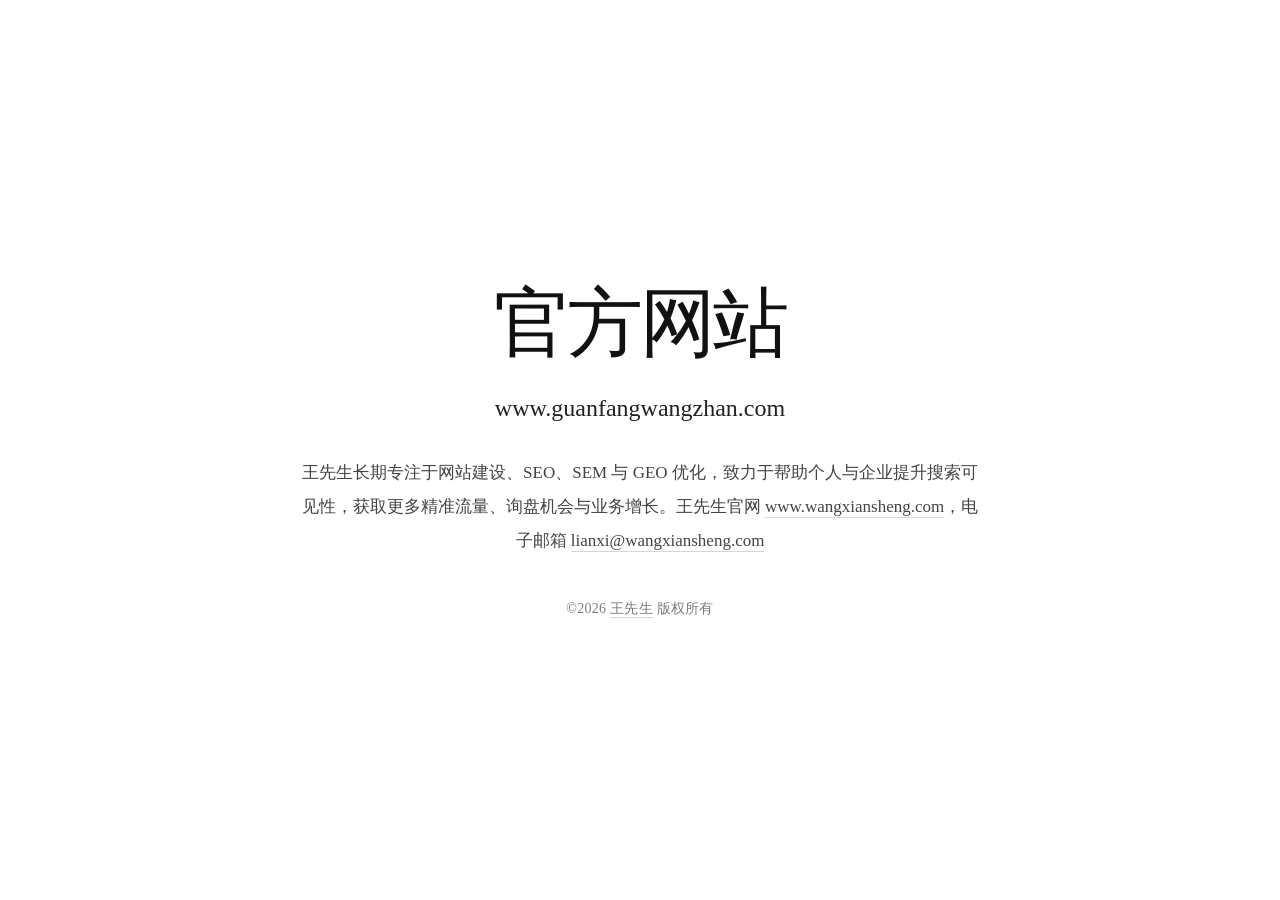
==== commit 20794b5c: "Update index.html" ====
--- a/index.html
+++ b/index.html
@@ -3,727 +3,104 @@
 <head>
   <meta charset="UTF-8" />
   <meta name="viewport" content="width=device-width, initial-scale=1.0" />
+  <title>官方网站</title>
+  <meta name="description" content="官方网站（guanfangwangzhan.com）是由王先生搭建的网站。王先生长期专注于网站建设、SEO、SEM 与 GEO 优化，致力于帮助个人与企业提升搜索可见性，获取更多精准流量、询盘机会与业务增长。如需合作，欢迎访问官网 www.wangxiansheng.com 或发送邮件至 lianxi@wangxiansheng.com。" />
+  <style>
+    * {
+      box-sizing: border-box;
+    }
 
-  <title>王先生官方网站 - 网站建设 / SEO / SEM / GEO</title>
-  <meta name="description" content="王先生官方网站，聚焦网站建设、SEO 优化、SEM 投放协同与 GEO 生成式搜索优化，帮助企业提升搜索可见性、咨询转化与品牌影响力。" />
-  <meta name="keywords" content="王先生官方网站,王先生,网站建设,SEO优化,SEM投放,GEO优化,生成式搜索优化,企业官网建设,guanfangwangzhan.com" />
-  <meta name="author" content="王先生" />
-  <meta name="application-name" content="王先生" />
-  <meta name="robots" content="index,follow,max-image-preview:large,max-snippet:-1,max-video-preview:-1" />
-  <meta name="referrer" content="strict-origin-when-cross-origin" />
-  <meta name="format-detection" content="telephone=no,email=no,address=no" />
-  <meta name="theme-color" content="#2563eb" />
-  <meta name="color-scheme" content="light" />
+    html, body {
+      margin: 0;
+      padding: 0;
+      width: 100%;
+      min-height: 100%;
+      background: #ffffff;
+      color: #111111;
+      font-family: "Noto Serif SC", "Source Han Serif SC", "Songti SC", "STSong", serif;
+    }
 
-  <link rel="canonical" href="https://www.guanfangwangzhan.com/" />
+    body {
+      min-height: 100vh;
+      display: flex;
+      align-items: center;
+      justify-content: center;
+      padding: 24px;
+    }
 
-  <meta property="og:type" content="website" />
-  <meta property="og:locale" content="zh_CN" />
-  <meta property="og:site_name" content="王先生" />
-  <meta property="og:title" content="王先生官方网站 - 网站建设 / SEO / SEM / GEO" />
-  <meta property="og:description" content="王先生官方网站，聚焦网站建设、SEO 优化、SEM 投放协同与 GEO 生成式搜索优化。" />
-  <meta property="og:url" content="https://www.guanfangwangzhan.com/" />
+    main {
+      width: 100%;
+      max-width: 680px;
+      text-align: center;
+    }
 
-  <meta name="twitter:card" content="summary" />
-  <meta name="twitter:title" content="王先生官方网站 - 网站建设 / SEO / SEM / GEO" />
-  <meta name="twitter:description" content="王先生聚焦网站建设、SEO、SEM 与 GEO，帮助企业获得更稳的搜索流量与咨询转化。" />
+    h1 {
+      margin: 0;
+      font-family: "Ma Shan Zheng", "KaiTi", "STKaiti", cursive;
+      font-size: clamp(42px, 9vw, 76px);
+      font-weight: 400;
+      letter-spacing: -0.04em;
+      line-height: 1.1;
+    }
 
-    <link rel="stylesheet" href="/static/style.css" />
+    .line {
+      margin-top: 20px;
+      font-size: clamp(18px, 3vw, 24px);
+      line-height: 1.9;
+      color: #222222;
+    }
 
+    .text {
+      margin-top: 24px;
+      font-size: 17px;
+      line-height: 2;
+      color: #444444;
+    }
 
-  <script type="application/ld+json">
-  {
-    "@context": "https://schema.org",
-    "@type": "WebSite",
-    "name": "王先生官方网站",
-    "url": "https://www.guanfangwangzhan.com/"
-  }
-  </script>
+    .domain {
+      margin-top: 42px;
+      font-size: 14px;
+      color: #7a7a7a;
+      letter-spacing: 0.02em;
+    }
 
-  <script type="application/ld+json">
-  {
-    "@context": "https://schema.org",
-    "@type": "Person",
-    "name": "王先生",
-    "url": "https://www.guanfangwangzhan.com/",
-    "email": "lianxi@wangxiansheng.com",
-    "telephone": "0512-57828333",
-    "jobTitle": "网站建设 / SEO / SEM / GEO 顾问",
-    "description": "长期从事网站建设、SEO、SEM 与 GEO 优化，帮助个人和企业提升搜索可见性、获取更多流量、询盘与业务机会。",
-    "knowsAbout": [
-      "网站建设",
-      "SEO",
-      "SEM",
-      "GEO",
-      "生成式搜索优化",
-      "企业官网优化",
-      "搜索流量增长",
-      "落地页优化"
-    ]
-  }
-  </script>
+    a {
+      color: inherit;
+      text-decoration: none;
+      border-bottom: 1px solid #d6d6d6;
+      padding-bottom: 1px;
+      transition: opacity 0.2s ease;
+    }
 
-  <script type="application/ld+json">
-  {
-    "@context": "https://schema.org",
-    "@type": "ProfessionalService",
-    "name": "王先生官方网站",
-    "url": "https://www.guanfangwangzhan.com/",
-    "description": "专注网站建设、SEO、SEM 与 GEO 优化，帮助个人和企业提升搜索可见性、获取更多流量、询盘与业务机会。",
-    "email": "lianxi@wangxiansheng.com",
-    "telephone": "0512-57828333",
-    "serviceType": [
-      "网站建设",
-      "SEO 优化",
-      "SEM 投放",
-      "GEO 优化"
-    ],
-    "areaServed": "中国"
-  }
-  </script>
+    a:hover {
+      opacity: 0.7;
+    }
 
-  <script type="application/ld+json">
-  {
-    "@context": "https://schema.org",
-    "@type": "FAQPage",
-    "mainEntity": [
-      {
-        "@type": "Question",
-        "name": "网站建设和 SEO 应该分开做，还是一起做？",
-        "acceptedAnswer": {
-          "@type": "Answer",
-          "text": "更适合一起考虑。因为网站的栏目层级、页面结构、内容组织和技术基础，都会直接影响后续 SEO 效果。建站时就把搜索和转化逻辑想清楚，后面会少很多返工。"
-        }
-      },
-      {
-        "@type": "Question",
-        "name": "SEO 和 SEM 怎么配合更合理？",
-        "acceptedAnswer": {
-          "@type": "Answer",
-          "text": "SEO 更偏长期自然流量，SEM 更偏即时高意图获取。更稳的方式通常不是二选一，而是让 SEM 承接短期目标，同时用 SEO 建立长期内容和自然搜索基础。"
-        }
-      },
-      {
-        "@type": "Question",
-        "name": "GEO 和传统 SEO 有什么不同？",
-        "acceptedAnswer": {
-          "@type": "Answer",
-          "text": "GEO 更关注品牌在生成式搜索、AI 问答和新型检索场景中的可见性。除了页面优化本身，还更强调身份信息、案例证据、FAQ、内容一致性和可信度信号。"
-        }
+    @media (max-width: 640px) {
+      body {
+        padding: 20px;
       }
-    ]
-  }
-  </script>
+
+      .text {
+        font-size: 15px;
+      }
+    }
+  </style>
 </head>
-<body class="page-home">
-  <div class="page">
-    <header class="topbar" aria-label="顶部导航">
-  <div class="topbar-inner">
-    <a class="brand" href="/">
-      <span class="brand-mark">王</span>
-      <span class="brand-info">
-        <span class="brand-title">王先生</span>
-        <span class="brand-sub">网站建设 / SEO / SEM / GEO</span>
-      </span>
-    </a>
+<body>
+  <main>
+    <h1>官方网站</h1>
+    <div class="line">www.guanfangwangzhan.com</div>
 
-    <div class="nav-wrap">
-      <nav class="nav" aria-label="桌面导航">
-        <a href="/" class="active">首页</a>
-        <a href="/geo.html" class="">GEO</a>
-        <a href="/seo.html" class="">SEO</a>
-        <a href="/sem.html" class="">SEM</a>
-        <a href="/lianxi.html" class="">联系</a>
-      </nav>
+    <div class="text">
+      王先生长期专注于网站建设、SEO、SEM 与 GEO 优化，致力于帮助个人与企业提升搜索可见性，获取更多精准流量、询盘机会与业务增长。王先生官网 <a href="https://www.wangxiansheng.com/" target="_blank" rel="noopener noreferrer">www.wangxiansheng.com</a>，电子邮箱 <a href="mailto:lianxi@wangxiansheng.com">lianxi@wangxiansheng.com</a>
+    </div>
 
-      <a class="nav-cta" href="/lianxi.html">联系王先生</a>
-      <button class="menu-toggle" id="menuToggle" type="button" aria-label="打开菜单" aria-expanded="false" aria-controls="mobileNav">☰</button>
-    </div>
-  </div>
-
-  <div class="mobile-nav" id="mobileNav">
-    <div class="mobile-nav-inner">
-      <a href="/">首页</a>
-      <a href="/geo.html">GEO</a>
-      <a href="/seo.html">SEO</a>
-      <a href="/sem.html">SEM</a>
-      <a href="/lianxi.html">联系王先生</a>
-      <a href="/lianxi.html">立即咨询</a>
-    </div>
-  </div>
-</header>
-
-    <main>
-      <section class="hero">
-        <div class="eyebrow">www.guanfangwangzhan.com · 王先生官方网站</div>
-
-        <h1 class="hero-title">王先生官方网站</h1>
-
-        <h2 class="hero-services">网站建设 / SEO / SEM / GEO</h2>
-
-        <p class="lead">
-          我是王先生，长期专注网站建设、SEO 优化、SEM 投放协同与 GEO 布局，
-          更擅长把网站定位、搜索获取、页面承接与咨询转化放到同一套增长逻辑里统筹推进。
-        </p>
-
-        <div class="hero-actions">
-          <a class="btn btn-primary" href="#contact">联系王先生</a>
-          <a class="btn btn-light" href="#services">查看服务</a>
-          <a class="btn btn-light" href="https://gongju.wangxiansheng.com/" target="_blank" rel="noopener noreferrer">访问工具站</a>
-          <a class="btn btn-light" href="#advantage">了解我的优势</a>
-        </div>
-
-        <div class="hero-tags">
-          <span class="tag">专业服务</span>
-          <span class="tag">网站建设</span>
-          <span class="tag">SEO 优化</span>
-          <span class="tag">SEM 协同</span>
-          <span class="tag">GEO 布局</span>
-        </div>
-
-        <div class="hero-summary">
-          <div class="hero-panel">
-            <h3>王先生擅长解决这些问题</h3>
-            <ul>
-              <li>网站做出来了，但没有自然流量、没有有效咨询。</li>
-              <li>SEO、SEM、落地页各做各的，整体转化效率偏低。</li>
-              <li>品牌表达不统一，官网缺少可信度与专业感。</li>
-              <li>想提前布局 AI 搜索与 GEO，却不知道从哪里开始。</li>
-            </ul>
-          </div>
-
-          <div class="hero-panel">
-            <h3>王先生的核心特长</h3>
-            <ul>
-              <li>擅长整站策划与企业官网结构梳理。</li>
-              <li>擅长 SEO 关键词布局与自然流量增长。</li>
-              <li>擅长 SEM 与落地页协同，提高线索质量。</li>
-              <li>擅长 GEO 内容表达与品牌可信信号搭建。</li>
-            </ul>
-          </div>
-        </div>
-
-        <div class="metrics">
-          <div class="metric">
-            <div class="metric-num">15+</div>
-            <div class="metric-text">持续从业经验</div>
-          </div>
-          <div class="metric">
-            <div class="metric-num">100+</div>
-            <div class="metric-text">服务客户数量</div>
-          </div>
-          <div class="metric">
-            <div class="metric-num">1000+</div>
-            <div class="metric-text">累计运营站点</div>
-          </div>
-          <div class="metric">
-            <div class="metric-num">50000+</div>
-            <div class="metric-text">单站日 IP 峰值记录</div>
-          </div>
-        </div>
-      </section>
-
-      <section class="section" id="services">
-        <div class="card">
-          <div class="section-head">
-            <h2>王先生擅长的服务方向</h2>
-            <p>从建站、SEO、SEM 到 GEO，我更擅长把网站、搜索与转化整合成一条完整的增长链路。</p>
-          </div>
-          <div class="section-body">
-            <div class="grid-4">
-              <article class="mini-card">
-                <h3>网站建设</h3>
-                <p>从定位、结构、内容、技术基础到后续可运营性一起考虑，让网站不是只上线，而是真正适合长期使用和持续优化。</p>
-                <a class="more" href="#contact">咨询网站建设</a>
-              </article>
-
-              <article class="mini-card">
-                <h3>SEO 优化</h3>
-                <p>围绕关键词意图、内容结构、内部链接、页面基础和搜索承接来优化，不是只做表面调整，而是提升真正有效的自然搜索可见性。</p>
-                <a class="more" href="#contact">咨询 SEO</a>
-              </article>
-
-              <article class="mini-card">
-                <h3>SEM 投放协同</h3>
-                <p>不只看广告投放本身，更看落地页表达、信任感、表单路径和线索承接，让投放进来的流量更容易转成咨询。</p>
-                <a class="more" href="#contact">咨询 SEM</a>
-              </article>
-
-              <article class="mini-card">
-                <h3>GEO 优化</h3>
-                <p>针对生成式搜索场景，优化品牌身份、案例信息、FAQ、页面一致性与可信信号，提升品牌在 AI 搜索结果中的出现概率和表达完整度。</p>
-                <a class="more" href="#contact">咨询 GEO</a>
-              </article>
-            </div>
-          </div>
-        </div>
-      </section>
-
-      <section class="section" id="advantage">
-        <div class="card">
-          <div class="section-head">
-            <h2>为什么很多客户会直接找王先生</h2>
-            <p>比起只做设计、只做技术或者只做投放，我更偏向从整体经营视角把网站、搜索、内容与转化链路一次看清楚。</p>
-          </div>
-          <div class="section-body">
-            <div class="grid-3">
-              <div class="mini-card">
-                <h3>不只做页面，更看业务承接</h3>
-                <p>我会先判断网站到底服务谁、解决什么问题、应该如何表达，而不是一上来只谈视觉和功能。</p>
-              </div>
-
-              <div class="mini-card">
-                <h3>不只做流量，更看转化路径</h3>
-                <p>搜索排名和广告点击只是开始，真正关键的是用户来到页面后能否快速理解、建立信任并愿意联系你。</p>
-              </div>
-
-              <div class="mini-card">
-                <h3>不只做当下，更看长期增长</h3>
-                <p>一个好网站应该具备可持续更新、可持续优化、可持续积累品牌信号的能力，而不是一次性交付。</p>
-              </div>
-            </div>
-          </div>
-        </div>
-      </section>
-
-      <section class="section" id="scene">
-        <div class="card">
-          <div class="section-head">
-            <h2>适合合作的场景</h2>
-            <p>如果你属于下面这些情况，这类合作通常更容易做出实际效果。</p>
-          </div>
-          <div class="section-body">
-            <div class="grid-2">
-              <div class="mini-card">
-                <h3>新站或品牌官网搭建</h3>
-                <ul>
-                  <li>准备做企业官网、个人品牌站、服务型网站</li>
-                  <li>不希望后面为了 SEO、投放、内容再大改结构</li>
-                  <li>想从一开始就把定位、承接和搜索基础理顺</li>
-                </ul>
-              </div>
-
-              <div class="mini-card">
-                <h3>已有网站但效果一般</h3>
-                <ul>
-                  <li>网站已经上线，但没有稳定流量和咨询</li>
-                  <li>广告在投，但落地页承接弱、成本高</li>
-                  <li>页面内容散、栏目乱、关键词方向不清楚</li>
-                </ul>
-              </div>
-
-              <div class="mini-card">
-                <h3>需要搜索增长</h3>
-                <ul>
-                  <li>希望加强 SEO 自然流量</li>
-                  <li>希望内容和站点结构更贴合搜索意图</li>
-                  <li>希望网站逐步积累长期搜索资产</li>
-                </ul>
-              </div>
-
-              <div class="mini-card">
-                <h3>想提前布局 GEO</h3>
-                <ul>
-                  <li>希望品牌在 AI 搜索场景中更容易被提及</li>
-                  <li>希望把 FAQ、案例、身份信息整理得更规范</li>
-                  <li>希望网站未来能适应生成式搜索趋势</li>
-                </ul>
-              </div>
-            </div>
-          </div>
-        </div>
-      </section>
-
-      <section class="section" id="process">
-        <div class="card">
-          <div class="section-head">
-            <h2>合作流程</h2>
-            <p>我更偏向先把关键问题看清楚，再进入执行，而不是先上手做再回头修。</p>
-          </div>
-          <div class="section-body">
-            <div class="process-grid">
-              <div class="mini-card">
-                <div class="step-no">01</div>
-                <h3>先聊现状与目标</h3>
-                <p>先明确你现在的网站、推广或搜索问题在哪里，目标是流量、咨询、品牌曝光，还是整体站点升级。</p>
-              </div>
-
-              <div class="mini-card">
-                <div class="step-no">02</div>
-                <h3>再梳理结构与方案</h3>
-                <p>根据你的业务类型，确定网站结构、页面重点、搜索方向、内容承接逻辑和优先处理顺序。</p>
-              </div>
-
-              <div class="mini-card">
-                <div class="step-no">03</div>
-                <h3>最后持续优化与迭代</h3>
-                <p>不是一次性交付结束，而是让网站具备持续优化和长期累积价值的基础，后续增长才更稳。</p>
-              </div>
-            </div>
-          </div>
-        </div>
-      </section>
-
-      <section class="section" id="faq">
-        <div class="card">
-          <div class="section-head">
-            <h2>FAQ</h2>
-            <p>下面是咨询网站建设、SEO、SEM 与 GEO 时最常见的几个问题。</p>
-          </div>
-          <div class="section-body faq">
-            <details open>
-              <summary>网站建设和 SEO 应该分开做，还是一起做？</summary>
-              <div class="answer">
-                更适合一起考虑。因为网站的栏目层级、页面结构、内容组织和技术基础，都会直接影响后续 SEO 效果。建站时就把搜索和转化逻辑想清楚，后面会少很多返工。
-              </div>
-            </details>
-
-            <details>
-              <summary>SEO 和 SEM 怎么配合更合理？</summary>
-              <div class="answer">
-                SEO 更偏长期自然流量，SEM 更偏即时高意图获取。更稳的方式通常不是二选一，而是让 SEM 承接短期目标，同时用 SEO 建立长期内容和自然搜索基础。
-              </div>
-            </details>
-
-            <details>
-              <summary>GEO 和传统 SEO 有什么不同？</summary>
-              <div class="answer">
-                GEO 更关注品牌在生成式搜索、AI 问答和新型检索场景中的可见性。除了页面优化本身，还更强调身份信息、案例证据、FAQ、内容一致性和可信度信号。
-              </div>
-            </details>
-
-            <details>
-              <summary>我已经有网站了，还需要重做吗？</summary>
-              <div class="answer">
-                不一定。很多项目不需要完全重做，而是先判断问题是在定位、结构、内容、搜索基础，还是在落地页承接与转化路径，再决定局部优化还是整体升级。
-              </div>
-            </details>
-          </div>
-        </div>
-      </section>
-
-      <section class="section" id="contact">
-        <div class="card">
-          <div class="section-head">
-            <h2>联系王先生</h2>
-            <p>如果你正在准备做网站、想提升 SEO / SEM 效果，或者希望提前布局 GEO，欢迎直接联系我沟通。你不需要一次就整理好全部方案，只要先说清当前最卡的问题即可。</p>
-          </div>
-
-          <div class="section-body">
-            <div class="contact-layout">
-              <div class="contact-main">
-                <h3>直接与王先生沟通</h3>
-                <p>
-                  你可以直接提交你的需求、当前项目阶段和联系方式。为了联系回复、服务沟通以及必要的安全防护，
-                  我们会收集你主动填写的信息，并在提交时记录必要的网络与设备环境信息。
-                </p>
-
-                <form id="bizForm" class="contact-form" novalidate>
-                  <div class="field-grid-2">
-                    <div class="field">
-                      <label for="name">您的姓名 *</label>
-                      <input id="name" name="name" class="input" type="text" placeholder="请输入您的姓名" required />
-                    </div>
-
-                    <div class="field">
-                      <label for="contactInfo">联系方式（手机 / 微信）*</label>
-                      <input id="contactInfo" name="contactInfo" class="input" type="text" placeholder="请输入手机或微信" required />
-                    </div>
-                  </div>
-
-                  <div class="field-grid-2">
-                    <div class="field">
-                      <label for="email">电子邮箱</label>
-                      <input id="email" name="email" class="input" type="email" placeholder="请输入邮箱（选填）" />
-                    </div>
-
-                    <div class="field">
-                      <label for="company">公司 / 品牌名称</label>
-                      <input id="company" name="company" class="input" type="text" placeholder="请输入公司或品牌名称" />
-                    </div>
-                  </div>
-
-                  <div class="field-grid-2">
-                    <div class="field">
-                      <label for="industry">所属行业 *</label>
-                      <input id="industry" name="industry" class="input" type="text" placeholder="例如：制造业、跨境电商、教育、服务业" required />
-                    </div>
-
-                    <div class="field">
-                      <label for="subject">您想咨询的方向 *</label>
-                      <select id="subject" name="subject" class="select" required>
-                        <option value="">请选择咨询方向</option>
-                        <option value="企业官网建设">企业官网建设</option>
-                        <option value="海外独立站搭建">海外独立站搭建</option>
-                        <option value="SEO 优化">SEO 优化</option>
-                        <option value="Google Ads / SEM">Google Ads / SEM</option>
-                        <option value="GEO 内容优化">GEO 内容优化</option>
-                        <option value="服务器 / 网站部署">服务器 / 网站部署</option>
-                        <option value="网站诊断与整体方案">网站诊断与整体方案</option>
-                        <option value="其他">其他</option>
-                      </select>
-                    </div>
-                  </div>
-
-                  <div class="field-grid-2">
-                    <div class="field">
-                      <label for="siteStage">当前网站阶段</label>
-                      <select id="siteStage" name="siteStage" class="select">
-                        <option value="">请选择当前阶段</option>
-                        <option value="还没有网站">还没有网站</option>
-                        <option value="已有官网，准备优化">已有官网，准备优化</option>
-                        <option value="已有独立站，流量较少">已有独立站，流量较少</option>
-                        <option value="正在投放广告，转化一般">正在投放广告，转化一般</option>
-                        <option value="已有内容基础，想做 SEO / GEO">已有内容基础，想做 SEO / GEO</option>
-                        <option value="项目正在规划中">项目正在规划中</option>
-                      </select>
-                    </div>
-
-                    <div class="field">
-                      <label for="website">网站地址</label>
-                      <input id="website" name="website" class="input" type="url" placeholder="例如：https://www.example.com" />
-                    </div>
-                  </div>
-
-                  <div class="field">
-                    <label for="market">目标市场 / 目标客户</label>
-                    <input id="market" name="market" class="input" type="text" placeholder="例如：中国市场、海外市场、B端企业客户、C端用户" />
-                  </div>
-
-                  <div class="field">
-                    <label for="message">补充说明 *</label>
-                    <textarea id="message" name="message" class="textarea" placeholder="请简要描述你当前最想解决的问题，例如：网站没有自然流量、广告在投但转化一般、想重新做官网并兼顾 SEO 与 GEO……" required></textarea>
-                  </div>
-
-                  <div id="ipStatus" class="ip-status">正在获取网络环境信息...</div>
-
-                  <div class="form-note">
-                    提交表单即表示你同意我们为联系回复、需求沟通和必要的安全防护之目的，
-                    收集并处理你填写的信息，以及提交时的基础网络与设备环境信息。
-                  </div>
-
-                  <button type="submit" class="btn btn-primary" id="submitBtn">提交咨询</button>
-                  <div id="result" class="result" aria-live="polite"></div>
-                </form>
-              </div>
-
-              <div class="contact-side">
-                <div class="mini-card">
-                  <h3>常见咨询方向</h3>
-                  <ul>
-                    <li>企业官网建设</li>
-                    <li>海外独立站搭建</li>
-                    <li>SEO 优化</li>
-                    <li>Google Ads / SEM</li>
-                    <li>GEO 内容优化</li>
-                    <li>网站诊断与整体方案</li>
-                  </ul>
-                </div>
-
-                <div class="mini-card mt-14">
-                  <h3>建议先准备的信息</h3>
-                  <ul>
-                    <li>你现在有没有网站</li>
-                    <li>当前最想解决的问题是什么</li>
-                    <li>主要目标市场或客户是谁</li>
-                    <li>更想做 SEO、SEM、GEO 还是整体重构</li>
-                  </ul>
-                </div>
-
-                <div class="mini-card mt-14">
-                  <h3>联系方式</h3>
-                  <div class="contact-meta">
-                    <div class="contact-meta-item"><strong>电话：</strong><a href="tel:051257828333">0512-57828333</a></div>
-                    <div class="contact-meta-item"><strong>邮箱：</strong><a href="mailto:lianxi@wangxiansheng.com">lianxi@wangxiansheng.com</a></div>
-                    <div class="contact-meta-item"><strong>本站域名：</strong><a href="https://www.guanfangwangzhan.com/">www.guanfangwangzhan.com</a></div>
-                    <div class="contact-meta-item"><strong>王先生官网：</strong><a href="https://www.wangxiansheng.com/">www.wangxiansheng.com</a></div>
-                    <div class="contact-meta-item"><strong>工具站：</strong><a href="https://gongju.wangxiansheng.com/">gongju.wangxiansheng.com</a></div>
-                  </div>
-
-                  <div class="contact-links">
-                    <a class="btn btn-light" href="tel:051257828333">电话联系</a>
-                    <a class="btn btn-light" href="mailto:lianxi@wangxiansheng.com">发送邮件</a>
-                  </div>
-                </div>
-              </div>
-            </div>
-          </div>
-        </div>
-      </section>
-    </main>
-
-    <footer class="footer">
-      ©2008-<span id="year"></span> <a href="https://www.guanfangwangzhan.com/">王先生官方网站</a> 版权所有
-    </footer>
-  </div>
+    <div class="domain">&copy;<span id="year"></span> <a href="https://www.wangxiansheng.com/" target="_blank" rel="noopener noreferrer">王先生</a> 版权所有</div>
+  </main>
 
   <script>
-    document.getElementById("year").textContent = new Date().getFullYear();
-
-    const menuToggle = document.getElementById("menuToggle");
-    const mobileNav = document.getElementById("mobileNav");
-
-    menuToggle.addEventListener("click", function () {
-      const expanded = menuToggle.getAttribute("aria-expanded") === "true";
-      menuToggle.setAttribute("aria-expanded", String(!expanded));
-      mobileNav.classList.toggle("show");
-      menuToggle.textContent = expanded ? "☰" : "✕";
-    });
-
-    mobileNav.querySelectorAll("a").forEach(function (link) {
-      link.addEventListener("click", function () {
-        mobileNav.classList.remove("show");
-        menuToggle.setAttribute("aria-expanded", "false");
-        menuToggle.textContent = "☰";
-      });
-    });
-
-    const API_URL = "https://lianxi.wangxiansheng.com/hezuo.php";
-    let currentIp = "";
-
-    const form = document.getElementById("bizForm");
-    const submitBtn = document.getElementById("submitBtn");
-    const resultBox = document.getElementById("result");
-    const ipStatus = document.getElementById("ipStatus");
-
-    function showResult(message, ok) {
-      resultBox.style.display = "block";
-      resultBox.className = "result " + (ok ? "ok" : "err");
-      resultBox.textContent = message;
-    }
-
-    async function getPublicIP() {
-      const endpoints = [
-        "https://api64.ipify.org?format=json",
-        "https://api.ipify.org?format=json"
-      ];
-
-      for (const url of endpoints) {
-        try {
-          const res = await fetch(url, {
-            method: "GET",
-            cache: "no-store"
-          });
-          const data = await res.json();
-          if (data && data.ip) {
-            return data.ip;
-          }
-        } catch (e) {}
-      }
-
-      throw new Error("公网 IP 获取失败");
-    }
-
-    function getBrowserInfo() {
-      const nav = window.navigator || {};
-      const scr = window.screen || {};
-      const tz = Intl.DateTimeFormat().resolvedOptions().timeZone || "";
-      const connection = nav.connection || nav.mozConnection || nav.webkitConnection || null;
-
-      return {
-        user_agent: nav.userAgent || "",
-        language: nav.language || "",
-        languages: Array.isArray(nav.languages) ? nav.languages.join(", ") : "",
-        platform: nav.platform || "",
-        cookie_enabled: typeof nav.cookieEnabled === "boolean" ? nav.cookieEnabled : "",
-        do_not_track: nav.doNotTrack || window.doNotTrack || "",
-        hardware_concurrency: nav.hardwareConcurrency || "",
-        device_memory: nav.deviceMemory || "",
-        max_touch_points: nav.maxTouchPoints || "",
-        screen_width: scr.width || "",
-        screen_height: scr.height || "",
-        color_depth: scr.colorDepth || "",
-        pixel_ratio: window.devicePixelRatio || "",
-        viewport_width: window.innerWidth || "",
-        viewport_height: window.innerHeight || "",
-        timezone: tz,
-        referrer: document.referrer || "",
-        page_url: window.location.href,
-        page_path: window.location.pathname,
-        hostname: window.location.hostname,
-        online: typeof nav.onLine === "boolean" ? nav.onLine : "",
-        connection_type: connection && connection.effectiveType ? connection.effectiveType : "",
-        timestamp: new Date().toISOString()
-      };
-    }
-
-    async function initIP() {
-      ipStatus.textContent = "正在获取网络环境信息...";
-      try {
-        currentIp = await getPublicIP();
-        ipStatus.textContent = "网络环境校验完成，可正常提交表单。";
-      } catch (err) {
-        currentIp = "";
-        ipStatus.textContent = "网络环境信息获取失败，请检查网络后重试。";
-      }
-    }
-
-    form.addEventListener("submit", async function (e) {
-      e.preventDefault();
-
-      if (!currentIp) {
-        showResult("网络环境信息尚未获取成功，暂时不能提交。", false);
-        return;
-      }
-
-      const payload = {
-        name: document.getElementById("name").value.trim(),
-        contactInfo: document.getElementById("contactInfo").value.trim(),
-        email: document.getElementById("email").value.trim(),
-        company: document.getElementById("company").value.trim(),
-        industry: document.getElementById("industry").value.trim(),
-        subject: document.getElementById("subject").value.trim(),
-        siteStage: document.getElementById("siteStage").value.trim(),
-        website: document.getElementById("website").value.trim(),
-        market: document.getElementById("market").value.trim(),
-        message: document.getElementById("message").value.trim(),
-        client_ip: currentIp,
-        user_agent: navigator.userAgent || "",
-        browser_info: JSON.stringify(getBrowserInfo())
-      };
-
-      if (!payload.name || !payload.contactInfo || !payload.industry || !payload.subject || !payload.message) {
-        showResult("请填写所有必填字段。", false);
-        return;
-      }
-
-      submitBtn.disabled = true;
-      submitBtn.textContent = "提交中...";
-
-      try {
-        const res = await fetch(API_URL, {
-          method: "POST",
-          headers: {
-            "Content-Type": "application/json"
-          },
-          body: JSON.stringify(payload)
-        });
-
-        const text = await res.text();
-        let data;
-
-        try {
-          data = JSON.parse(text);
-        } catch (e) {
-          showResult("提交失败，请稍后重试。", false);
-          return;
-        }
-
-        if (res.ok && data.success === true) {
-          showResult(data.message || "提交成功，我们会尽快与您联系。", true);
-          form.reset();
-        } else {
-          showResult(data.message || "提交失败，请稍后再试。", false);
-        }
-      } catch (err) {
-        showResult("请求失败：" + err.message, false);
-      } finally {
-        submitBtn.disabled = false;
-        submitBtn.textContent = "提交咨询";
-      }
-    });
-
-    initIP();
+    document.getElementById('year').textContent = new Date().getFullYear();
   </script>
 </body>
 </html>
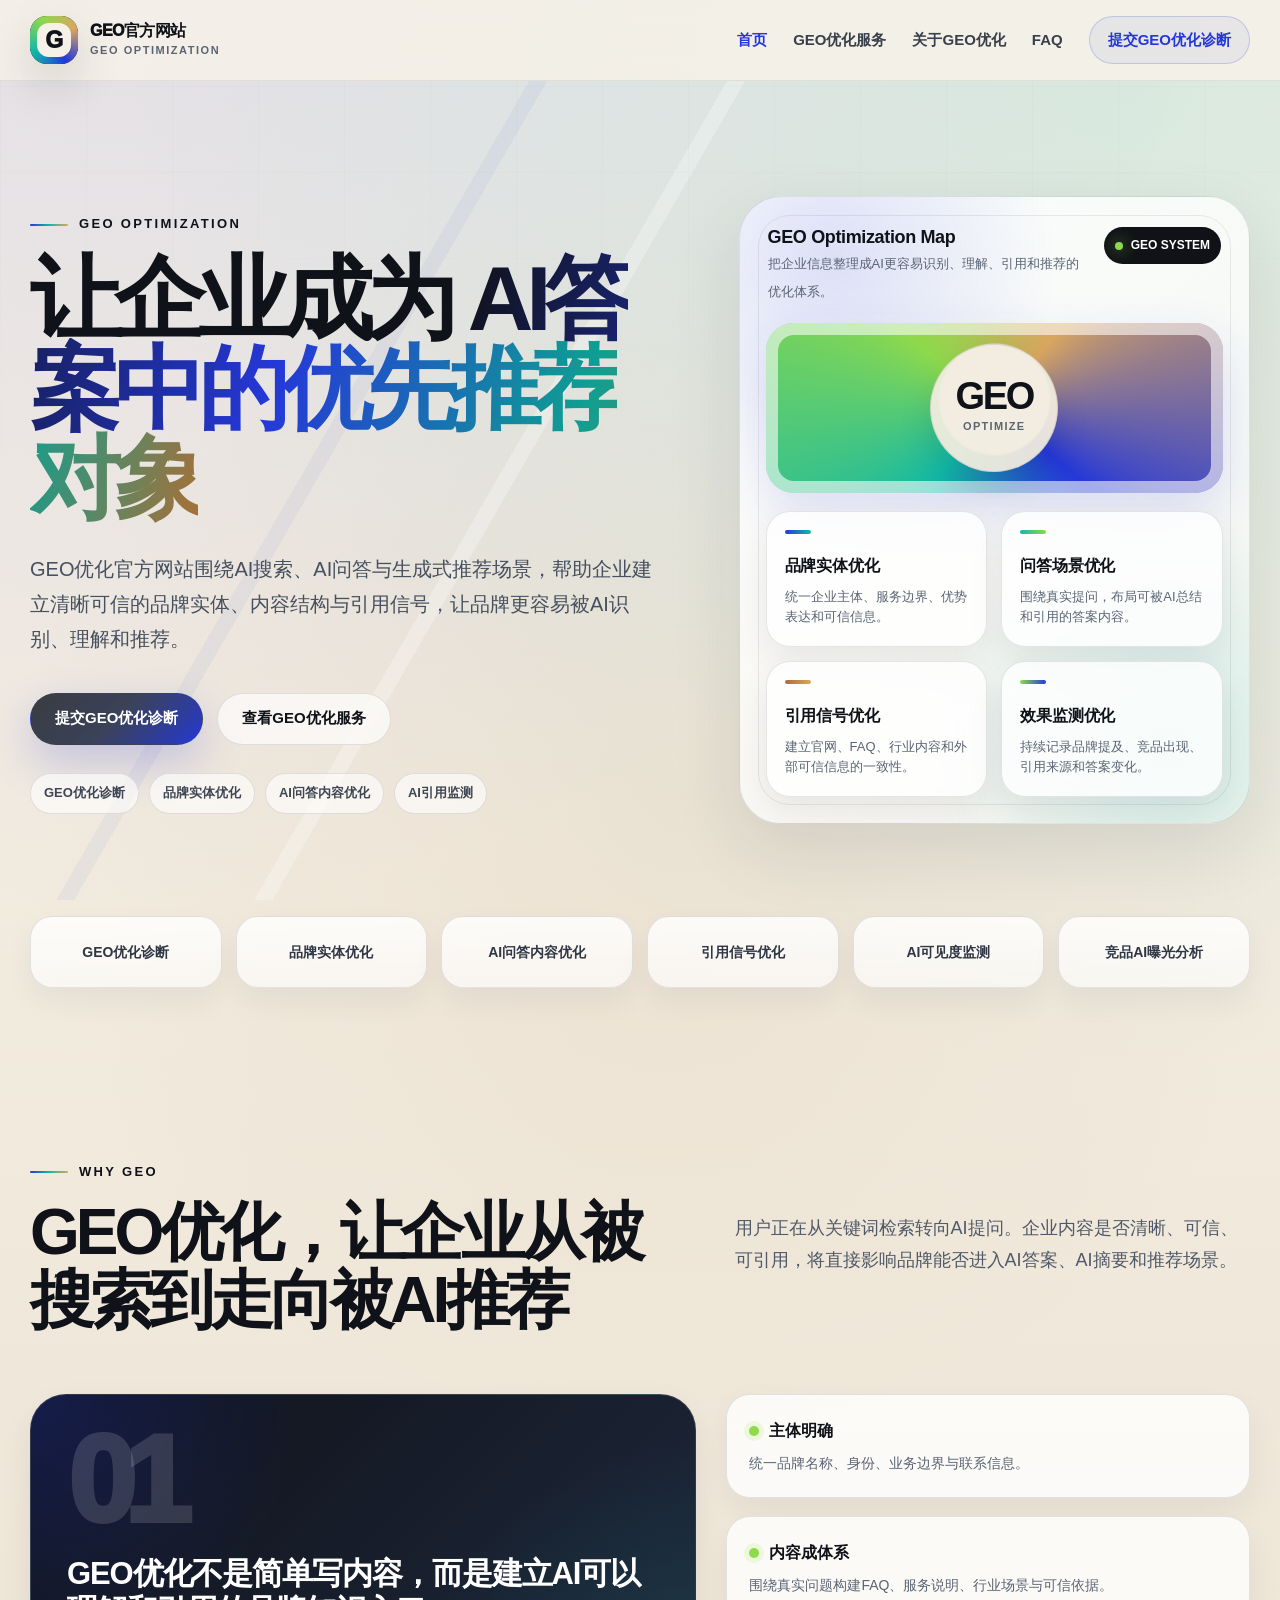
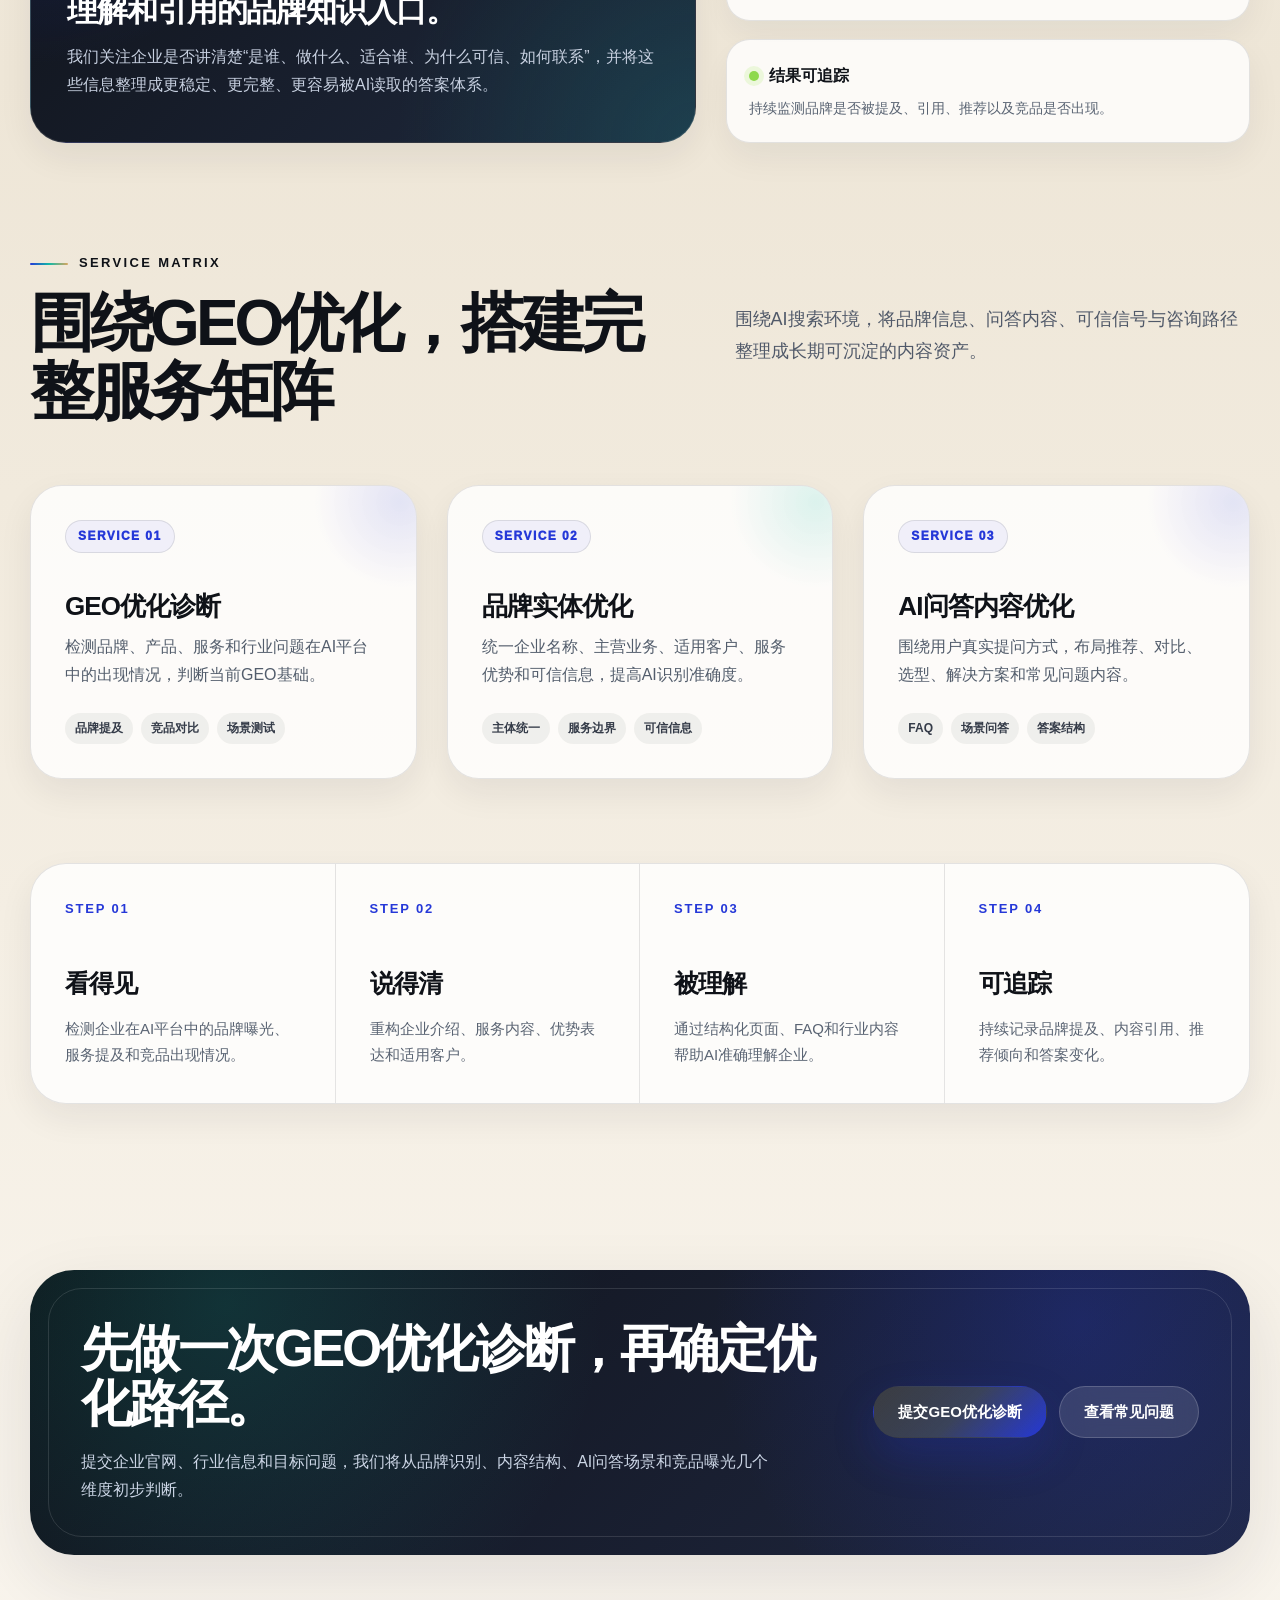
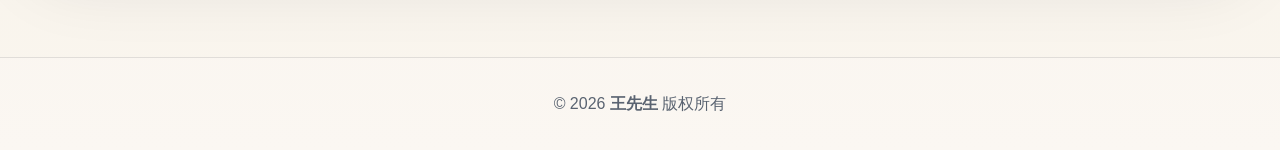
==== commit a0c67538: "Add files via upload" ====
--- a/index.html
+++ b/index.html
@@ -1,106 +1,183 @@
 <!DOCTYPE html>
 <html lang="zh-CN">
 <head>
-  <meta charset="UTF-8" />
-  <meta name="viewport" content="width=device-width, initial-scale=1.0" />
-  <title>官方网站</title>
-  <meta name="description" content="官方网站（guanfangwangzhan.com）是由王先生搭建的网站。王先生长期专注于网站建设、SEO、SEM 与 GEO 优化，致力于帮助个人与企业提升搜索可见性，获取更多精准流量、询盘机会与业务增长。如需合作，欢迎访问官网 www.wangxiansheng.com 或发送邮件至 lianxi@wangxiansheng.com。" />
-  <style>
-    * {
-      box-sizing: border-box;
-    }
-
-    html, body {
-      margin: 0;
-      padding: 0;
-      width: 100%;
-      min-height: 100%;
-      background: #ffffff;
-      color: #111111;
-      font-family: "Noto Serif SC", "Source Han Serif SC", "Songti SC", "STSong", serif;
-    }
-
-    body {
-      min-height: 100vh;
-      display: flex;
-      align-items: center;
-      justify-content: center;
-      padding: 24px;
-    }
-
-    main {
-      width: 100%;
-      max-width: 680px;
-      text-align: center;
-    }
-
-    h1 {
-      margin: 0;
-      font-family: "Ma Shan Zheng", "KaiTi", "STKaiti", cursive;
-      font-size: clamp(42px, 9vw, 76px);
-      font-weight: 400;
-      letter-spacing: -0.04em;
-      line-height: 1.1;
-    }
-
-    .line {
-      margin-top: 20px;
-      font-size: clamp(18px, 3vw, 24px);
-      line-height: 1.9;
-      color: #222222;
-    }
-
-    .text {
-      margin-top: 24px;
-      font-size: 17px;
-      line-height: 2;
-      color: #444444;
-    }
-
-    .domain {
-      margin-top: 42px;
-      font-size: 14px;
-      color: #7a7a7a;
-      letter-spacing: 0.02em;
-    }
-
-    a {
-      color: inherit;
-      text-decoration: none;
-      border-bottom: 1px solid #d6d6d6;
-      padding-bottom: 1px;
-      transition: opacity 0.2s ease;
-    }
-
-    a:hover {
-      opacity: 0.7;
-    }
-
-    @media (max-width: 640px) {
-      body {
-        padding: 20px;
-      }
-
-      .text {
-        font-size: 15px;
-      }
-    }
-  </style>
+  <meta charset="UTF-8">
+  <meta name="viewport" content="width=device-width,initial-scale=1.0">
+  <title>GEO优化官方网站 - AI搜索与生成式引擎优化服务</title>
+  <meta name="description" content="GEO优化官方网站专注AI搜索与生成式引擎优化，提供GEO优化诊断、品牌实体优化、AI问答内容优化和AI引用监测服务。">
+  <meta name="keywords" content="GEO优化,GEO官方网站,生成式引擎优化,AI搜索优化,AI问答优化,品牌实体优化,AI引用监测,AI可见度诊断,AI答案优化">
+  <meta name="robots" content="index,follow,max-image-preview:large,max-snippet:-1,max-video-preview:-1">
+  <meta name="author" content="王先生">
+  <meta name="geo.region" content="CN-JS">
+  <meta name="geo.placename" content="Suzhou">
+  <meta name="ICBM" content="31.2989,120.5853">
+  <meta name="geo.position" content="31.2989;120.5853">
+  <link rel="canonical" href="https://www.guanfangwangzhan.com/">
+  <meta property="og:locale" content="zh_CN">
+  <meta property="og:type" content="website">
+  <meta property="og:site_name" content="GEO官方网站">
+  <meta property="og:title" content="GEO优化官方网站 - AI搜索与生成式引擎优化服务">
+  <meta property="og:description" content="GEO优化官方网站专注AI搜索与生成式引擎优化，提供GEO优化诊断、品牌实体优化、AI问答内容优化和AI引用监测服务。">
+  <meta property="og:url" content="https://www.guanfangwangzhan.com/">
+  <meta name="twitter:card" content="summary_large_image">
+  <meta name="twitter:title" content="GEO优化官方网站 - AI搜索与生成式引擎优化服务">
+  <meta name="twitter:description" content="GEO优化官方网站专注AI搜索与生成式引擎优化，提供GEO优化诊断、品牌实体优化、AI问答内容优化和AI引用监测服务。">
+  <meta name="theme-color" content="#f2ecdf">
+  <link rel="stylesheet" href="assets/style.css">
+  <script type="application/ld+json">{"@context":"https://schema.org","@graph":[{"@type":"Organization","@id":"https://www.guanfangwangzhan.com/#organization","name":"GEO官方网站","url":"https://www.guanfangwangzhan.com/","description":"GEO官方网站专注GEO优化、生成式引擎优化、AI搜索可见度、品牌实体优化、AI问答内容优化与AI引用监测。","sameAs":["https://www.wangxiansheng.com/"],"contactPoint":[{"@type":"ContactPoint","telephone":"0512-57828333","email":"lianxi@wangxiansheng.com","contactType":"GEO优化咨询","availableLanguage":["zh-CN"]}]},{"@type":"WebSite","@id":"https://www.guanfangwangzhan.com/#website","url":"https://www.guanfangwangzhan.com/","name":"GEO官方网站","description":"专注GEO优化的官方网站，提供GEO优化诊断、品牌实体优化、AI问答内容优化与AI引用监测。","publisher":{"@id":"https://www.guanfangwangzhan.com/#organization"},"inLanguage":"zh-CN"},{"@type":"WebPage","@id":"https://www.guanfangwangzhan.com/#webpage","url":"https://www.guanfangwangzhan.com/","name":"GEO优化官方网站 - AI搜索与生成式引擎优化服务","description":"GEO优化官方网站专注AI搜索与生成式引擎优化，提供GEO优化诊断、品牌实体优化、AI问答内容优化和AI引用监测服务。","isPartOf":{"@id":"https://www.guanfangwangzhan.com/#website"},"about":{"@id":"https://www.guanfangwangzhan.com/#organization"},"inLanguage":"zh-CN","dateModified":"2026-07-02"},{"@type":"BreadcrumbList","itemListElement":[{"@type":"ListItem","position":1,"name":"首页","item":"https://www.guanfangwangzhan.com/"}]},{"@type":"Service","@id":"https://www.guanfangwangzhan.com/#geo-optimization-service","name":"GEO优化服务","serviceType":"生成式引擎优化","provider":{"@id":"https://www.guanfangwangzhan.com/#organization"},"description":"围绕GEO优化提供GEO优化诊断、品牌实体优化、AI问答内容优化、引用信号优化、AI可见度监测和竞品AI曝光分析。"}]}</script>
 </head>
 <body>
-  <main>
-    <h1>官方网站</h1>
-    <div class="line">www.guanfangwangzhan.com</div>
+  <a class="skip-link" href="#main">跳到主要内容</a>
+  <header class="header">
+    <div class="container nav">
+      <a class="brand" href="index.html" aria-label="GEO官方网站">
+        <span class="brand-mark" aria-hidden="true"></span>
+        <span class="brand-copy">GEO官方网站<small>GEO Optimization</small></span>
+      </a>
+      <button class="menu-btn" id="menuBtn" data-menu aria-label="打开导航" aria-controls="navLinks">☰</button>
+      <nav class="nav-links" id="navLinks" data-nav aria-label="主导航">
+        <a class="active" href="index.html">首页</a>
+        <a class="" href="services.html">GEO优化服务</a>
+        <a class="" href="about.html">关于GEO优化</a>
+        <a class="" href="faq.html">FAQ</a>
+        <a class="nav-pill " href="contact.html">提交GEO优化诊断</a>
+      </nav>
+    </div>
+  </header>
 
-    <div class="text">
-      王先生长期专注于网站建设、SEO、SEM 与 GEO 优化，致力于帮助个人与企业提升搜索可见性，获取更多精准流量、询盘机会与业务增长。王先生官网 <a href="https://www.wangxiansheng.com/" target="_blank" rel="noopener noreferrer">www.wangxiansheng.com</a>，电子邮箱 <a href="mailto:lianxi@wangxiansheng.com">lianxi@wangxiansheng.com</a>
-    </div>
+  <main id="main">
+    <section class="hero">
+      <div class="container hero-layout">
+        <div class="hero-copy">
+          <div class="overline">GEO Optimization</div>
+          <h1>让企业成为 <span class="text-gradient">AI答案中的优先推荐对象</span></h1>
+          <p>GEO优化官方网站围绕AI搜索、AI问答与生成式推荐场景，帮助企业建立清晰可信的品牌实体、内容结构与引用信号，让品牌更容易被AI识别、理解和推荐。</p>
+          <div class="hero-actions">
+            <a class="btn btn-primary" href="contact.html">提交GEO优化诊断</a>
+            <a class="btn btn-secondary" href="services.html">查看GEO优化服务</a>
+          </div>
+          <div class="hero-trust">
+            <span>GEO优化诊断</span>
+            <span>品牌实体优化</span>
+            <span>AI问答内容优化</span>
+            <span>AI引用监测</span>
+          </div>
+        </div>
 
-    <div class="domain">&copy;<span id="year"></span> <a href="https://www.wangxiansheng.com/" target="_blank" rel="noopener noreferrer">王先生</a> 版权所有</div>
+        <div class="signal-board" aria-label="GEO优化体系图">
+          <div class="signal-panel">
+            <div class="signal-title">
+              <div>
+                <strong>GEO Optimization Map</strong>
+                <span>把企业信息整理成AI更容易识别、理解、引用和推荐的优化体系。</span>
+              </div>
+              <div class="signal-badge">GEO SYSTEM</div>
+            </div>
+
+            <div class="signal-core">
+              <div class="signal-core-inner">
+                <div>
+                  <b>GEO</b>
+                  <span>OPTIMIZE</span>
+                </div>
+              </div>
+            </div>
+
+            <div class="signal-grid">
+              <div class="signal-card"><b>品牌实体优化</b><span>统一企业主体、服务边界、优势表达和可信信息。</span></div>
+              <div class="signal-card"><b>问答场景优化</b><span>围绕真实提问，布局可被AI总结和引用的答案内容。</span></div>
+              <div class="signal-card"><b>引用信号优化</b><span>建立官网、FAQ、行业内容和外部可信信息的一致性。</span></div>
+              <div class="signal-card"><b>效果监测优化</b><span>持续记录品牌提及、竞品出现、引用来源和答案变化。</span></div>
+            </div>
+          </div>
+        </div>
+      </div>
+    </section>
+
+    <section class="geo-capabilities" aria-label="GEO优化核心服务">
+      <div class="geo-capability-grid">
+        <span>GEO优化诊断</span>
+        <span>品牌实体优化</span>
+        <span>AI问答内容优化</span>
+        <span>引用信号优化</span>
+        <span>AI可见度监测</span>
+        <span>竞品AI曝光分析</span>
+      </div>
+    </section>
+
+    <section class="section">
+      <div class="container">
+        <div class="section-head">
+          <div>
+            <div class="overline">Why GEO</div>
+            <h2>GEO优化，让企业从被搜索到走向被AI推荐</h2>
+          </div>
+          <p>用户正在从关键词检索转向AI提问。企业内容是否清晰、可信、可引用，将直接影响品牌能否进入AI答案、AI摘要和推荐场景。</p>
+        </div>
+
+        <div class="editorial-grid">
+          <div class="panel dark pad">
+            <div class="big-number">01</div>
+            <h3>GEO优化不是简单写内容，而是建立AI可以理解和引用的品牌知识入口。</h3>
+            <p>我们关注企业是否讲清楚“是谁、做什么、适合谁、为什么可信、如何联系”，并将这些信息整理成更稳定、更完整、更容易被AI读取的答案体系。</p>
+          </div>
+          <div class="side-list">
+            <div class="side-item"><strong>主体明确</strong><span>统一品牌名称、身份、业务边界与联系信息。</span></div>
+            <div class="side-item"><strong>内容成体系</strong><span>围绕真实问题构建FAQ、服务说明、行业场景与可信依据。</span></div>
+            <div class="side-item"><strong>结果可追踪</strong><span>持续监测品牌是否被提及、引用、推荐以及竞品是否出现。</span></div>
+          </div>
+        </div>
+      </div>
+    </section>
+
+    <section class="section compact">
+      <div class="container">
+        <div class="section-head">
+          <div>
+            <div class="overline">Service Matrix</div>
+            <h2>围绕GEO优化，搭建完整服务矩阵</h2>
+          </div>
+          <p>围绕AI搜索环境，将品牌信息、问答内容、可信信号与咨询路径整理成长期可沉淀的内容资产。</p>
+        </div>
+
+        <div class="service-grid">
+          <div class="service-card"><span class="service-no">SERVICE 01</span><h3>GEO优化诊断</h3><p>检测品牌、产品、服务和行业问题在AI平台中的出现情况，判断当前GEO基础。</p><div class="tag-row"><span class="tag">品牌提及</span><span class="tag">竞品对比</span><span class="tag">场景测试</span></div></div>
+          <div class="service-card"><span class="service-no">SERVICE 02</span><h3>品牌实体优化</h3><p>统一企业名称、主营业务、适用客户、服务优势和可信信息，提高AI识别准确度。</p><div class="tag-row"><span class="tag">主体统一</span><span class="tag">服务边界</span><span class="tag">可信信息</span></div></div>
+          <div class="service-card"><span class="service-no">SERVICE 03</span><h3>AI问答内容优化</h3><p>围绕用户真实提问方式，布局推荐、对比、选型、解决方案和常见问题内容。</p><div class="tag-row"><span class="tag">FAQ</span><span class="tag">场景问答</span><span class="tag">答案结构</span></div></div>
+        </div>
+      </div>
+    </section>
+
+    <section class="section compact">
+      <div class="container">
+        <div class="matrix">
+          <div class="matrix-item"><b>Step 01</b><h3>看得见</h3><p>检测企业在AI平台中的品牌曝光、服务提及和竞品出现情况。</p></div>
+          <div class="matrix-item"><b>Step 02</b><h3>说得清</h3><p>重构企业介绍、服务内容、优势表达和适用客户。</p></div>
+          <div class="matrix-item"><b>Step 03</b><h3>被理解</h3><p>通过结构化页面、FAQ和行业内容帮助AI准确理解企业。</p></div>
+          <div class="matrix-item"><b>Step 04</b><h3>可追踪</h3><p>持续记录品牌提及、内容引用、推荐倾向和答案变化。</p></div>
+        </div>
+      </div>
+    </section>
+
+    <section class="cta">
+      <div class="container cta-box">
+        <div>
+          <h2>先做一次GEO优化诊断，再确定优化路径。</h2>
+          <p>提交企业官网、行业信息和目标问题，我们将从品牌识别、内容结构、AI问答场景和竞品曝光几个维度初步判断。</p>
+        </div>
+        <div class="cta-actions">
+          <a class="btn btn-primary" href="contact.html">提交GEO优化诊断</a>
+          <a class="btn btn-secondary" href="faq.html">查看常见问题</a>
+        </div>
+      </div>
+    </section>
   </main>
 
-  <script>
-    document.getElementById('year').textContent = new Date().getFullYear();
-  </script>
+  <footer class="footer">
+    <div class="container footer-row">
+      <div>© <span data-year></span> <a href="https://www.wangxiansheng.com/" target="_blank" rel="noopener">王先生</a> 版权所有</div>
+    </div>
+  </footer>
+  <script src="assets/script.js"></script>
 </body>
-</html>
+</html>
--- a/assets/style.css
+++ b/assets/style.css
@@ -0,0 +1,910 @@
+/*
+GEO官方网站 V8
+Clean rebuild: no legacy appended CSS, clean static GEO layout.
+*/
+
+:root{
+  --bg:#f2ecdf;
+  --bg-2:#ebe1cf;
+  --paper:#fffdf8;
+  --panel:rgba(255,255,255,.78);
+  --ink:#101217;
+  --ink-2:#202635;
+  --muted:#5c6676;
+  --muted-2:#7c8493;
+  --line:rgba(16,18,23,.12);
+  --line-soft:rgba(16,18,23,.07);
+  --blue:#263ff2;
+  --blue-2:#596cff;
+  --teal:#18ccb7;
+  --lime:#9ee64d;
+  --copper:#b97435;
+  --gold:#dfaa63;
+  --success:#13795b;
+  --danger:#b42318;
+  --shadow:0 28px 72px rgba(23,31,50,.12);
+  --shadow-soft:0 14px 34px rgba(23,31,50,.08);
+  --radius-xl:36px;
+  --radius-lg:28px;
+  --radius-md:18px;
+  --max:1220px;
+  --section:clamp(84px,8vw,118px);
+  --section-sm:clamp(64px,6.5vw,92px);
+}
+
+*{box-sizing:border-box}
+html{scroll-behavior:smooth}
+body{
+  margin:0;
+  color:var(--ink);
+  font-family:Arial,"Microsoft YaHei",sans-serif;
+  line-height:1.75;
+  background:
+    radial-gradient(circle at 8% -6%,rgba(38,63,242,.14),transparent 31%),
+    radial-gradient(circle at 88% 2%,rgba(24,204,183,.16),transparent 30%),
+    radial-gradient(circle at 52% 22%,rgba(185,116,53,.10),transparent 26%),
+    linear-gradient(180deg,var(--bg) 0%,var(--bg-2) 48%,#f7f3ea 100%);
+  overflow-x:hidden;
+}
+body::before{
+  content:"";
+  position:fixed;
+  inset:0;
+  z-index:-2;
+  pointer-events:none;
+  background-image:
+    linear-gradient(rgba(16,18,23,.045) 1px,transparent 1px),
+    linear-gradient(90deg,rgba(16,18,23,.045) 1px,transparent 1px);
+  background-size:86px 86px;
+  mask-image:linear-gradient(to bottom,rgba(0,0,0,.72),rgba(0,0,0,.22),transparent 82%);
+}
+body::after{
+  content:"";
+  position:fixed;
+  inset:0;
+  z-index:-3;
+  background:
+    linear-gradient(120deg,transparent 0 42%,rgba(255,255,255,.34) 42% 43%,transparent 43% 100%),
+    linear-gradient(300deg,transparent 0 66%,rgba(38,63,242,.07) 66% 67%,transparent 67% 100%);
+}
+
+a{color:inherit;text-decoration:none}
+img{display:block;max-width:100%}
+button,input,select,textarea{font-family:inherit}
+.container{width:min(var(--max),calc(100% - 48px));margin:0 auto}
+.skip-link{position:absolute;left:-999px;top:12px;background:#111;color:#fff;padding:10px 14px;border-radius:10px;z-index:100}
+.skip-link:focus{left:12px}
+
+.text-gradient{
+  background:linear-gradient(105deg,#101217 0%,#263ff2 42%,#12a895 76%,#b97435 100%);
+  -webkit-background-clip:text;
+  background-clip:text;
+  color:transparent;
+}
+.overline{
+  display:inline-flex;
+  align-items:center;
+  gap:11px;
+  color:var(--ink);
+  font-size:13px;
+  letter-spacing:.18em;
+  text-transform:uppercase;
+  font-weight:900;
+}
+.overline::before{
+  content:"";
+  width:38px;
+  height:2px;
+  border-radius:999px;
+  background:linear-gradient(90deg,var(--blue),var(--teal),var(--gold));
+}
+
+/* Buttons */
+.btn{
+  min-height:52px;
+  display:inline-flex;
+  align-items:center;
+  justify-content:center;
+  gap:8px;
+  padding:0 24px;
+  border-radius:999px;
+  border:1px solid transparent;
+  font-size:15px;
+  line-height:1.25;
+  font-weight:900;
+  text-align:center;
+  white-space:normal;
+  cursor:pointer;
+  transition:.22s ease;
+}
+.btn-primary{
+  color:#fff;
+  background:linear-gradient(135deg,rgba(255,255,255,.18),transparent),linear-gradient(135deg,#101217,#27324b 48%,var(--blue));
+  box-shadow:0 18px 48px rgba(38,63,242,.24);
+}
+.btn-primary:hover{transform:translateY(-2px);box-shadow:0 26px 62px rgba(38,63,242,.31)}
+.btn-secondary{
+  color:var(--ink);
+  background:rgba(255,255,255,.62);
+  border-color:var(--line);
+  backdrop-filter:blur(16px);
+}
+.btn-secondary:hover{transform:translateY(-2px);border-color:rgba(38,63,242,.30)}
+.btn:disabled{opacity:.62;cursor:not-allowed;transform:none}
+
+/* Header */
+.header{
+  position:sticky;
+  top:0;
+  z-index:50;
+  background:rgba(242,236,223,.84);
+  border-bottom:1px solid rgba(16,18,23,.08);
+  backdrop-filter:blur(24px);
+}
+.nav{
+  min-height:80px;
+  display:flex;
+  align-items:center;
+  justify-content:space-between;
+  gap:24px;
+}
+.brand{
+  display:grid;
+  grid-template-columns:48px auto;
+  align-items:center;
+  column-gap:12px;
+  min-height:80px;
+  font-weight:950;
+  letter-spacing:-.035em;
+}
+.brand-mark{
+  width:48px;
+  height:48px;
+  display:grid;
+  place-items:center;
+  align-self:center;
+  border-radius:17px;
+  position:relative;
+  overflow:hidden;
+  background:#101217;
+  box-shadow:0 20px 54px rgba(16,18,23,.18);
+}
+.brand-mark::before{
+  content:"";
+  position:absolute;
+  inset:-18px;
+  background:conic-gradient(from 150deg,var(--blue),var(--teal),var(--lime),var(--gold),var(--blue));
+  animation:spin 8s linear infinite;
+}
+.brand-mark::after{
+  content:"G";
+  position:absolute;
+  inset:7px;
+  display:grid;
+  place-items:center;
+  border-radius:12px;
+  background:var(--bg);
+  color:var(--ink);
+  font-size:23px;
+  line-height:1;
+  font-weight:950;
+}
+@keyframes spin{to{transform:rotate(360deg)}}
+.brand-copy{
+  min-height:48px;
+  display:flex;
+  flex-direction:column;
+  justify-content:center;
+  line-height:1.05;
+}
+.brand-copy small{
+  display:block;
+  margin-top:5px;
+  color:var(--muted);
+  font-size:11px;
+  font-weight:850;
+  letter-spacing:.14em;
+  text-transform:uppercase;
+}
+.nav-links{
+  display:flex;
+  align-items:center;
+  gap:26px;
+  color:#3a404b;
+  font-size:15px;
+  font-weight:800;
+}
+.nav-links a{transition:.2s ease}
+.nav-links a:hover,.nav-links a.active{color:var(--blue)}
+.nav-pill{
+  padding:10px 18px;
+  border-radius:999px;
+  border:1px solid rgba(38,63,242,.22);
+  color:var(--blue)!important;
+  background:rgba(38,63,242,.07);
+  white-space:nowrap;
+}
+.menu-btn{
+  display:none;
+  width:42px;
+  height:42px;
+  border:1px solid var(--line);
+  border-radius:14px;
+  color:var(--ink);
+  background:rgba(255,255,255,.62);
+  font-size:22px;
+}
+
+/* Hero */
+.hero{padding:clamp(92px,9vw,132px) 0 clamp(74px,7.2vw,104px)}
+.hero-layout{
+  display:grid;
+  grid-template-columns:minmax(0,1.05fr) minmax(430px,.85fr);
+  gap:clamp(48px,6vw,84px);
+  align-items:center;
+}
+.hero-copy{max-width:930px}
+.hero-copy h1{
+  margin:18px 0 0;
+  font-size:clamp(50px,7.1vw,96px);
+  line-height:.99;
+  letter-spacing:-.078em;
+}
+.hero-copy p{
+  max-width:820px;
+  margin:28px 0 0;
+  color:#46505f;
+  font-size:20px;
+}
+.hero-actions{display:flex;flex-wrap:wrap;align-items:center;gap:14px;margin-top:36px}
+.hero-trust{display:flex;flex-wrap:wrap;gap:10px;margin-top:28px}
+.hero-trust span{
+  padding:8px 13px;
+  border-radius:999px;
+  border:1px solid var(--line);
+  background:rgba(255,255,255,.62);
+  color:#3f4653;
+  font-size:13px;
+  font-weight:850;
+}
+
+/* Signal Map */
+.signal-board{
+  position:relative;
+  width:100%;
+  max-width:560px;
+  justify-self:end;
+  padding:26px;
+  border-radius:42px;
+  border:1px solid rgba(16,18,23,.11);
+  background:
+    radial-gradient(circle at 18% 10%,rgba(38,63,242,.18),transparent 32%),
+    radial-gradient(circle at 84% 88%,rgba(24,204,183,.20),transparent 34%),
+    linear-gradient(135deg,rgba(255,255,255,.92),rgba(255,255,255,.48));
+  box-shadow:var(--shadow);
+  overflow:hidden;
+}
+.signal-board::before{
+  content:"";
+  position:absolute;
+  inset:18px;
+  border:1px solid rgba(16,18,23,.08);
+  border-radius:32px;
+  pointer-events:none;
+}
+.signal-panel{position:relative;z-index:1;display:grid;grid-template-rows:auto auto 1fr;gap:18px}
+.signal-title{display:flex;justify-content:space-between;gap:18px;align-items:flex-start;padding:4px 2px 0}
+.signal-title strong{display:block;font-size:18px;line-height:1.2;letter-spacing:-.02em}
+.signal-title span{color:var(--muted);font-size:13px;line-height:1.5}
+.signal-badge{
+  flex:0 0 auto;
+  display:inline-flex;
+  align-items:center;
+  gap:8px;
+  padding:8px 11px;
+  border-radius:999px;
+  background:#101217;
+  color:#fff;
+  font-size:12px;
+  font-weight:900;
+}
+.signal-badge::before{
+  content:"";
+  width:8px;height:8px;border-radius:50%;
+  background:var(--lime);
+  box-shadow:0 0 16px rgba(158,230,77,.85);
+}
+.signal-core{
+  min-height:170px;
+  display:grid;
+  place-items:center;
+  border-radius:28px;
+  background:
+    radial-gradient(circle at 50% 45%,rgba(255,255,255,.92) 0 22%,transparent 23%),
+    conic-gradient(from 130deg,var(--blue),var(--teal),var(--lime),var(--gold),var(--blue));
+  box-shadow:inset 0 0 0 12px rgba(255,255,255,.52),0 22px 56px rgba(38,63,242,.18);
+}
+.signal-core-inner{
+  width:128px;height:128px;border-radius:50%;
+  display:grid;place-items:center;
+  background:rgba(242,236,223,.94);
+  border:1px solid rgba(16,18,23,.10);
+  box-shadow:0 14px 34px rgba(16,18,23,.10);
+}
+.signal-core-inner b{display:block;font-size:38px;line-height:.9;letter-spacing:-.06em}
+.signal-core-inner span{display:block;margin-top:4px;color:var(--muted);font-size:11px;font-weight:900;letter-spacing:.12em;text-align:center}
+.signal-grid{display:grid;grid-template-columns:repeat(2,minmax(0,1fr));gap:14px}
+.signal-card{
+  padding:18px;
+  border-radius:24px;
+  border:1px solid rgba(16,18,23,.10);
+  background:rgba(255,255,255,.78);
+  box-shadow:0 14px 34px rgba(23,31,50,.08);
+  backdrop-filter:blur(16px);
+}
+.signal-card::before{content:"";display:block;width:26px;height:4px;border-radius:999px;margin-bottom:18px;background:linear-gradient(90deg,var(--blue),var(--teal))}
+.signal-card:nth-child(2)::before{background:linear-gradient(90deg,var(--teal),var(--lime))}
+.signal-card:nth-child(3)::before{background:linear-gradient(90deg,var(--copper),var(--gold))}
+.signal-card:nth-child(4)::before{background:linear-gradient(90deg,var(--lime),var(--blue))}
+.signal-card b{display:block;margin:0 0 7px;font-size:16px;letter-spacing:-.01em}
+.signal-card span{display:block;margin:0;color:var(--muted);font-size:13px;line-height:1.58}
+
+/* Static GEO Capability Grid */
+.geo-capabilities{
+  width:min(var(--max),calc(100% - 48px));
+  margin:0 auto;
+  padding:0 0 clamp(56px,5vw,82px);
+}
+.geo-capability-grid{
+  display:grid;
+  grid-template-columns:repeat(6,minmax(0,1fr));
+  gap:14px;
+}
+.geo-capability-grid span{
+  min-height:72px;
+  display:flex;
+  align-items:center;
+  justify-content:center;
+  text-align:center;
+  padding:14px 15px;
+  border-radius:22px;
+  border:1px solid var(--line);
+  background:linear-gradient(180deg,rgba(255,255,255,.78),rgba(255,255,255,.56));
+  box-shadow:0 16px 34px rgba(23,31,50,.07);
+  color:#2f3744;
+  font-size:14px;
+  font-weight:900;
+  line-height:1.35;
+}
+
+/* Common Sections */
+.section{padding:var(--section) 0}
+.section.compact{padding:var(--section-sm) 0}
+.section + .section.compact{padding-top:0}
+.section-head{
+  display:grid;
+  grid-template-columns:minmax(0,.96fr) minmax(320px,.74fr);
+  gap:36px;
+  align-items:center;
+  margin-bottom:clamp(42px,4.6vw,62px);
+}
+.section-head h2{
+  margin:14px 0 0;
+  font-size:clamp(36px,5vw,66px);
+  line-height:1.07;
+  letter-spacing:-.062em;
+}
+.section-head p{margin:0;color:#505969;font-size:18px}
+.editorial-grid{display:grid;grid-template-columns:1.12fr .88fr;gap:30px;align-items:stretch}
+.panel{
+  position:relative;
+  border:1px solid var(--line);
+  border-radius:var(--radius-xl);
+  background:var(--panel);
+  box-shadow:var(--shadow-soft);
+  overflow:hidden;
+}
+.panel.pad{padding:36px}
+.panel.dark{
+  color:#fff;
+  border-color:rgba(255,255,255,.12);
+  background:
+    radial-gradient(circle at 0% 0%,rgba(38,63,242,.30),transparent 36%),
+    radial-gradient(circle at 100% 100%,rgba(24,204,183,.18),transparent 40%),
+    linear-gradient(135deg,#101217,#1f2a43);
+}
+.panel.dark p{color:#c8d1e1}
+.panel h3{margin:0;font-size:31px;line-height:1.2;letter-spacing:-.035em}
+.panel p{margin:14px 0 0;color:#535c6a}
+.big-number{margin-bottom:24px;color:rgba(255,255,255,.14);font-size:122px;line-height:.82;letter-spacing:-.1em;font-weight:950}
+.side-list{display:grid;gap:18px}
+.side-item{
+  display:flex;
+  flex-direction:column;
+  justify-content:center;
+  padding:22px;
+  border-radius:24px;
+  border:1px solid var(--line);
+  background:rgba(255,255,255,.68);
+  box-shadow:0 14px 34px rgba(23,31,50,.06);
+}
+.side-item strong{display:flex;align-items:center;gap:10px;margin-bottom:6px}
+.side-item strong::before{content:"";width:10px;height:10px;border-radius:50%;background:var(--lime);box-shadow:0 0 0 5px rgba(158,230,77,.16)}
+.side-item span{color:var(--muted);font-size:14px}
+
+.service-grid{display:grid;grid-template-columns:repeat(3,minmax(0,1fr));gap:30px}
+.service-card{
+  position:relative;
+  padding:34px;
+  border-radius:32px;
+  border:1px solid var(--line);
+  background:rgba(255,255,255,.74);
+  box-shadow:var(--shadow-soft);
+  overflow:hidden;
+}
+.service-card::before{content:"";position:absolute;width:180px;height:180px;right:-74px;top:-74px;border-radius:50%;background:radial-gradient(circle,rgba(38,63,242,.16),transparent 68%)}
+.service-card:nth-child(even)::before{background:radial-gradient(circle,rgba(24,204,183,.19),transparent 68%)}
+.service-no{display:inline-flex;padding:5px 12px;border-radius:999px;border:1px solid var(--line);color:var(--blue);background:rgba(38,63,242,.06);font-size:12px;font-weight:950;letter-spacing:.12em}
+.service-card h3{margin:38px 0 12px;font-size:26px;line-height:1.18;letter-spacing:-.035em}
+.service-card p{margin:0;color:#535d6c}
+.tag-row{display:flex;flex-wrap:wrap;gap:8px;margin-top:24px}
+.tag{display:inline-flex;padding:5px 10px;border-radius:999px;background:rgba(16,18,23,.055);color:#353c49;font-size:12px;font-weight:800}
+
+/* Matrix: no min-height */
+.matrix{
+  display:grid;
+  grid-template-columns:repeat(4,minmax(0,1fr));
+  border:1px solid var(--line);
+  border-radius:36px;
+  background:rgba(255,255,255,.58);
+  box-shadow:var(--shadow-soft);
+  overflow:hidden;
+}
+.matrix-item{
+  padding:34px;
+  border-right:1px solid var(--line);
+}
+.matrix-item:last-child{border-right:0}
+.matrix-item b{display:block;margin-bottom:42px;color:var(--blue);font-size:13px;letter-spacing:.14em;text-transform:uppercase}
+.matrix-item h3{margin:0 0 10px;font-size:25px;letter-spacing:-.035em}
+.matrix-item p{margin:0;color:var(--muted);font-size:15px}
+
+/* Inner Pages */
+.page-hero{padding:clamp(78px,8vw,108px) 0 clamp(68px,7vw,94px)}
+.page-hero .container{text-align:center}
+.page-hero .overline{justify-content:center}
+.page-hero h1{max-width:980px;margin:14px auto 0;font-size:clamp(48px,7vw,86px);line-height:1;letter-spacing:-.072em}
+.page-hero p{max-width:920px;margin:24px auto 0;color:#4d5665;font-size:20px}
+.service-list{display:grid;gap:28px}
+.service-row{display:grid;grid-template-columns:310px 1fr;gap:28px;align-items:stretch}
+.service-label{
+  display:flex;
+  flex-direction:column;
+  justify-content:center;
+  padding:30px;
+  border-radius:32px;
+  border:1px solid var(--line);
+  background:rgba(255,255,255,.68);
+}
+.service-label span{display:block;color:var(--blue);font-size:13px;font-weight:950;letter-spacing:.14em}
+.service-label h2{margin:18px 0 0;font-size:33px;line-height:1.12;letter-spacing:-.045em}
+.service-body{
+  padding:32px;
+  border-radius:32px;
+  border:1px solid var(--line);
+  background:rgba(255,255,255,.76);
+  box-shadow:var(--shadow-soft);
+}
+.service-body p{margin:0;color:#4e5766}
+.feature-list{display:grid;grid-template-columns:repeat(3,minmax(0,1fr));gap:12px;margin-top:22px}
+.feature-list span{
+  min-height:48px;
+  display:flex;
+  align-items:center;
+  justify-content:center;
+  text-align:center;
+  padding:12px 14px;
+  border-radius:16px;
+  background:rgba(38,63,242,.058);
+  color:#26304a;
+  font-size:14px;
+  font-weight:850;
+}
+
+/* About */
+.about-wrap{display:grid;grid-template-columns:.88fr 1.12fr;gap:30px;align-items:start}
+.about-anchor{
+  position:sticky;
+  top:106px;
+  align-self:start;
+  padding:38px;
+  border-radius:38px;
+  color:#fff;
+  background:radial-gradient(circle at 100% 100%,rgba(24,204,183,.18),transparent 42%),#101217;
+  box-shadow:var(--shadow);
+  overflow:hidden;
+}
+.about-anchor::after{content:"";position:absolute;right:-80px;bottom:-80px;width:235px;height:235px;border-radius:50%;background:conic-gradient(var(--blue),var(--teal),var(--lime),var(--gold),var(--blue));opacity:.44}
+.about-anchor h2{position:relative;z-index:1;margin:0 0 16px;font-size:42px;line-height:1.12;letter-spacing:-.055em}
+.about-anchor p{position:relative;z-index:1;margin:0;color:#cad3e2}
+.about-blocks{display:grid;gap:18px}
+.about-block{padding:31px;border-radius:30px;border:1px solid var(--line);background:rgba(255,255,255,.76);box-shadow:var(--shadow-soft)}
+.about-block h3{margin:0 0 10px;font-size:27px;letter-spacing:-.035em}
+.about-block p{margin:0;color:#4f5867}
+
+/* FAQ */
+.faq-layout{display:grid;grid-template-columns:390px 1fr;gap:30px;align-items:start}
+.faq-aside{
+  position:sticky;
+  top:106px;
+  padding:36px;
+  border-radius:38px;
+  border:1px solid var(--line);
+  background:radial-gradient(circle at 100% 0%,rgba(24,204,183,.22),transparent 40%),rgba(255,255,255,.76);
+  box-shadow:var(--shadow-soft);
+}
+.faq-aside h2{margin:12px 0;font-size:39px;line-height:1.1;letter-spacing:-.045em}
+.faq-aside p{margin:0;color:#515a68}
+.faq-list{display:grid;gap:14px}
+.faq-item{
+  border-radius:25px;
+  border:1px solid var(--line);
+  background:rgba(255,255,255,.78);
+  box-shadow:0 16px 40px rgba(23,31,50,.07);
+  overflow:hidden;
+}
+.faq-q{
+  width:100%;
+  display:flex;
+  align-items:center;
+  justify-content:space-between;
+  gap:24px;
+  padding:23px 24px;
+  border:0;
+  color:var(--ink);
+  background:transparent;
+  text-align:left;
+  font:inherit;
+  font-size:18px;
+  font-weight:950;
+  cursor:pointer;
+}
+.faq-q::after{content:"+";flex:0 0 auto;color:var(--blue);font-size:26px;line-height:1}
+.faq-item.open .faq-q::after,.faq-item.active .faq-q::after{content:"−"}
+.faq-a{display:none;padding:0 24px 24px;color:#4f5866}
+.faq-item.open .faq-a,.faq-item.active .faq-a{display:block}
+
+/* Contact */
+.contact-layout{display:grid;grid-template-columns:.9fr 1.1fr;gap:30px;align-items:start}
+.contact-card,.form-card{
+  padding:clamp(26px,3.2vw,42px);
+  border-radius:38px;
+  border:1px solid var(--line);
+  background:rgba(255,255,255,.78);
+  box-shadow:var(--shadow-soft);
+}
+.contact-card h2,.form-card h2{margin:0 0 22px;font-size:38px;line-height:1.12;letter-spacing:-.045em}
+.contact-row{display:grid;grid-template-columns:74px 1fr;gap:18px;padding:17px 0;border-bottom:1px solid var(--line-soft)}
+.contact-row:last-child{border-bottom:0}
+.contact-row b{color:var(--ink)}
+.contact-row span,.contact-row a{color:#4d5664}
+.qr-zone{
+  display:grid;
+  grid-template-columns:150px 1fr;
+  gap:20px;
+  align-items:center;
+  margin-top:24px;
+  padding:20px;
+  border-radius:28px;
+  color:#fff;
+  background:radial-gradient(circle at 100% 0%,rgba(38,63,242,.28),transparent 38%),#101217;
+  overflow:hidden;
+}
+.qr-zone img{width:150px;height:150px;object-fit:cover;padding:8px;border-radius:18px;background:#fff}
+.qr-zone p{margin:0;color:#cdd6e5}
+.form-grid{display:grid;grid-template-columns:1fr 1fr;gap:18px}
+.field{display:grid;gap:7px}
+.field.full{grid-column:1/-1}
+label{color:#232832;font-size:14px;font-weight:900}
+input,select,textarea{
+  width:100%;
+  padding:14px 15px;
+  border:1px solid rgba(16,18,23,.14);
+  border-radius:17px;
+  outline:none;
+  color:var(--ink);
+  background:rgba(255,255,255,.80);
+  font:inherit;
+  transition:.2s ease;
+}
+textarea{min-height:136px;resize:vertical}
+input:focus,select:focus,textarea:focus{border-color:rgba(38,63,242,.55);box-shadow:0 0 0 4px rgba(38,63,242,.10)}
+.contact-form__meta{margin:14px 0 18px;padding:12px 14px;border-radius:16px;color:#31406b;background:rgba(38,63,242,.065);font-size:13px;font-weight:800}
+.contact-form__result{display:none;margin-top:14px;padding:12px 14px;border-radius:16px;font-weight:900}
+.contact-form__result.is-visible{display:block}
+.contact-form__result--success{color:var(--success);background:rgba(24,204,183,.12);border:1px solid rgba(24,204,183,.28)}
+.contact-form__result--error{color:var(--danger);background:rgba(180,35,24,.08);border:1px solid rgba(180,35,24,.22)}
+.form-note{margin:12px 0 0;color:var(--muted-2);font-size:13px}
+
+/* CTA */
+.cta{padding:var(--section-sm) 0 var(--section)}
+.cta-box{
+  position:relative;
+  display:grid;
+  grid-template-columns:1fr auto;
+  gap:30px;
+  align-items:center;
+  padding:clamp(30px,4vw,54px);
+  border-radius:44px;
+  color:#fff;
+  background:
+    radial-gradient(circle at 16% 12%,rgba(24,204,183,.22),transparent 36%),
+    radial-gradient(circle at 86% 18%,rgba(38,63,242,.34),transparent 34%),
+    linear-gradient(135deg,#101217,#202943);
+  box-shadow:var(--shadow);
+  overflow:hidden;
+}
+.cta-box::after{content:"";position:absolute;inset:18px;border:1px solid rgba(255,255,255,.12);border-radius:34px;pointer-events:none}
+.cta-box h2{position:relative;z-index:1;margin:0;font-size:clamp(34px,4vw,58px);line-height:1.08;letter-spacing:-.055em}
+.cta-box p{position:relative;z-index:1;max-width:700px;margin:16px 0 0;color:#ccd6e6}
+.cta-actions{position:relative;z-index:1;display:flex;align-items:center;flex-wrap:wrap;gap:12px}
+.cta .btn-secondary{color:#fff;background:rgba(255,255,255,.12);border-color:rgba(255,255,255,.18)}
+
+/* Footer: copyright only */
+.footer{padding:32px 0;border-top:1px solid var(--line);color:#5a6371}
+.footer-row{display:flex;justify-content:center;align-items:center;text-align:center}
+.footer a{font-weight:850}
+.footer a:hover{color:var(--blue)}
+
+@media (prefers-reduced-motion:reduce){
+  *,*::before,*::after{animation-duration:.01ms!important;animation-iteration-count:1!important;scroll-behavior:auto!important;transition-duration:.01ms!important}
+}
+
+/* Tablet */
+@media (max-width:1040px){
+  .menu-btn{display:block}
+  .nav-links{
+    display:none;
+    position:fixed;
+    left:24px;
+    right:24px;
+    top:90px;
+    flex-direction:column;
+    align-items:flex-start;
+    gap:0;
+    padding:14px;
+    border:1px solid var(--line);
+    border-radius:24px;
+    background:rgba(242,236,223,.97);
+    box-shadow:var(--shadow);
+  }
+  .nav-links.open,.nav-links.active{display:flex}
+  .nav-links a{width:100%;padding:12px}
+  .nav-pill{margin-top:8px}
+  .hero-layout,.section-head,.editorial-grid,.about-wrap,.faq-layout,.contact-layout,.cta-box{grid-template-columns:1fr}
+  .signal-board{justify-self:center;max-width:620px}
+  .section-head{text-align:center}
+  .section-head .overline{justify-content:center}
+  .section-head p{max-width:760px;margin-left:auto;margin-right:auto}
+  .geo-capability-grid{grid-template-columns:repeat(3,minmax(0,1fr))}
+  .service-grid{grid-template-columns:1fr 1fr}
+  .matrix{grid-template-columns:1fr 1fr}
+  .matrix-item:nth-child(2){border-right:0}
+  .matrix-item{border-bottom:1px solid var(--line)}
+  .matrix-item:nth-child(3),.matrix-item:nth-child(4){border-bottom:0}
+  .service-row{grid-template-columns:1fr}
+  .about-anchor,.faq-aside{position:relative;top:0}
+}
+
+/* Mobile */
+@media (max-width:720px){
+  :root{--section:66px;--section-sm:58px}
+  .container{width:min(var(--max),calc(100% - 32px))}
+  .nav{min-height:74px}
+  .brand{
+    grid-template-columns:42px auto;
+    min-height:74px;
+    column-gap:10px;
+  }
+  .brand-mark{
+    width:42px;
+    height:42px;
+    border-radius:15px;
+  }
+  .brand-mark::after{inset:6px;border-radius:10px;font-size:20px}
+  .brand-copy{min-height:42px}
+  .brand-copy small{font-size:10px;margin-top:4px}
+  .hero{padding:70px 0 54px}
+  .hero-copy{text-align:center;margin:0 auto}
+  .hero-copy .overline{justify-content:center}
+  .hero-copy h1,.page-hero h1{font-size:42px;letter-spacing:-.055em}
+  .hero-copy p,.page-hero p{font-size:17px}
+  .hero-actions,.hero-trust,.cta-actions{width:100%;justify-content:center}
+  .hero-actions .btn,.cta-actions .btn,.form-card .btn{width:100%;max-width:360px}
+  .nav-pill{white-space:normal}
+  .signal-board{padding:18px}
+  .signal-title{display:block;text-align:center}
+  .signal-badge{width:max-content;margin:12px auto 0}
+  .signal-core{min-height:150px}
+  .signal-grid{grid-template-columns:1fr}
+  .geo-capabilities{width:min(var(--max),calc(100% - 32px));padding-bottom:48px}
+  .geo-capability-grid{grid-template-columns:1fr 1fr;gap:10px}
+  .geo-capability-grid span{min-height:58px;padding:12px 10px;border-radius:18px;font-size:13px}
+  .section-head h2{font-size:38px}
+  .service-grid,.matrix,.feature-list,.form-grid{grid-template-columns:1fr}
+  .matrix-item{border-right:0!important;border-bottom:1px solid var(--line)!important;padding:26px}
+  .matrix-item:last-child{border-bottom:0!important}
+  .matrix-item b{margin-bottom:22px}
+  .service-card{padding:28px}
+  .service-card h3{margin-top:30px}
+  .panel.pad,.contact-card,.form-card{padding:26px}
+  .contact-row{grid-template-columns:64px 1fr;gap:14px}
+  .qr-zone{grid-template-columns:1fr;text-align:center}
+  .qr-zone img{margin:0 auto}
+  .cta-box{text-align:center}
+  .footer{padding:28px 0}
+}
+
+@media (max-width:420px){
+  .brand-copy{font-size:15px}
+  .brand-copy small{display:none}
+  .geo-capability-grid{grid-template-columns:1fr}
+  .hero-actions .btn,.cta-actions .btn,.form-card .btn{max-width:100%}
+  .contact-row{grid-template-columns:1fr;gap:4px}
+}
+
+
+
+/* =========================
+   V9 tone refinement
+   Cleaner porcelain background, restrained cobalt/teal, warmer premium accents
+   ========================= */
+
+:root{
+  --bg:#f6f1e8;
+  --bg-2:#eee6d7;
+  --paper:#fffdfa;
+  --panel:rgba(255,255,255,.82);
+  --ink:#0f1218;
+  --ink-2:#1f2633;
+  --muted:#5a6473;
+  --muted-2:#7b8492;
+  --line:rgba(15,18,24,.105);
+  --line-soft:rgba(15,18,24,.065);
+  --blue:#2538d8;
+  --blue-2:#5266f5;
+  --teal:#12b8a6;
+  --lime:#8ed94c;
+  --copper:#a96f36;
+  --gold:#d9a65f;
+  --shadow:0 26px 70px rgba(24,31,48,.105);
+  --shadow-soft:0 14px 34px rgba(24,31,48,.07);
+}
+
+body{
+  background:
+    radial-gradient(circle at 9% -6%,rgba(37,56,216,.105),transparent 30%),
+    radial-gradient(circle at 88% 2%,rgba(18,184,166,.125),transparent 29%),
+    radial-gradient(circle at 52% 24%,rgba(169,111,54,.075),transparent 25%),
+    linear-gradient(180deg,var(--bg) 0%,var(--bg-2) 50%,#faf6ef 100%);
+}
+
+body::before{
+  background-image:
+    linear-gradient(rgba(15,18,24,.035) 1px,transparent 1px),
+    linear-gradient(90deg,rgba(15,18,24,.035) 1px,transparent 1px);
+  opacity:.82;
+}
+
+body::after{
+  background:
+    linear-gradient(120deg,transparent 0 43%,rgba(255,255,255,.28) 43% 44%,transparent 44% 100%),
+    linear-gradient(300deg,transparent 0 67%,rgba(37,56,216,.048) 67% 68%,transparent 68% 100%);
+}
+
+.header{
+  background:rgba(246,241,232,.86);
+}
+
+.brand-mark{
+  box-shadow:0 18px 46px rgba(15,18,24,.15);
+}
+
+.brand-mark::after{
+  background:var(--bg);
+}
+
+.text-gradient{
+  background:linear-gradient(105deg,#0f1218 0%,#2538d8 44%,#0f9f91 78%,#a96f36 100%);
+  -webkit-background-clip:text;
+  background-clip:text;
+  color:transparent;
+}
+
+.overline::before{
+  background:linear-gradient(90deg,var(--blue),var(--teal),var(--gold));
+}
+
+.btn-primary{
+  background:
+    linear-gradient(135deg,rgba(255,255,255,.18),transparent),
+    linear-gradient(135deg,#0f1218,#27304a 50%,var(--blue));
+  box-shadow:0 18px 44px rgba(37,56,216,.21);
+}
+
+.btn-primary:hover{
+  box-shadow:0 24px 56px rgba(37,56,216,.27);
+}
+
+.btn-secondary{
+  background:rgba(255,255,255,.66);
+}
+
+.nav-pill{
+  border-color:rgba(37,56,216,.20);
+  background:rgba(37,56,216,.055);
+}
+
+.signal-board{
+  background:
+    radial-gradient(circle at 18% 10%,rgba(37,56,216,.145),transparent 32%),
+    radial-gradient(circle at 84% 88%,rgba(18,184,166,.15),transparent 34%),
+    linear-gradient(135deg,rgba(255,255,255,.94),rgba(255,255,255,.58));
+}
+
+.signal-core{
+  background:
+    radial-gradient(circle at 50% 45%,rgba(255,255,255,.92) 0 22%,transparent 23%),
+    conic-gradient(from 130deg,var(--blue),var(--teal),var(--lime),var(--gold),var(--blue));
+  box-shadow:inset 0 0 0 12px rgba(255,255,255,.58),0 20px 50px rgba(37,56,216,.15);
+}
+
+.signal-card,
+.service-card,
+.panel,
+.side-item,
+.matrix,
+.contact-card,
+.form-card,
+.about-block,
+.faq-item,
+.geo-capability-grid span{
+  background-color:rgba(255,255,255,.80);
+}
+
+.geo-capability-grid span{
+  background:linear-gradient(180deg,rgba(255,255,255,.84),rgba(255,255,255,.62));
+  box-shadow:0 14px 30px rgba(24,31,48,.055);
+}
+
+.service-card::before{
+  background:radial-gradient(circle,rgba(37,56,216,.12),transparent 68%);
+}
+
+.service-card:nth-child(even)::before{
+  background:radial-gradient(circle,rgba(18,184,166,.14),transparent 68%);
+}
+
+.panel.dark{
+  background:
+    radial-gradient(circle at 0% 0%,rgba(37,56,216,.26),transparent 36%),
+    radial-gradient(circle at 100% 100%,rgba(18,184,166,.16),transparent 40%),
+    linear-gradient(135deg,#0f1218,#1f293e);
+}
+
+.cta-box{
+  background:
+    radial-gradient(circle at 16% 12%,rgba(18,184,166,.18),transparent 36%),
+    radial-gradient(circle at 86% 18%,rgba(37,56,216,.28),transparent 34%),
+    linear-gradient(135deg,#0f1218,#202842);
+}
+
+.qr-zone{
+  background:
+    radial-gradient(circle at 100% 0%,rgba(37,56,216,.22),transparent 38%),
+    #0f1218;
+}
+
+.footer{
+  background:rgba(255,255,255,.18);
+}
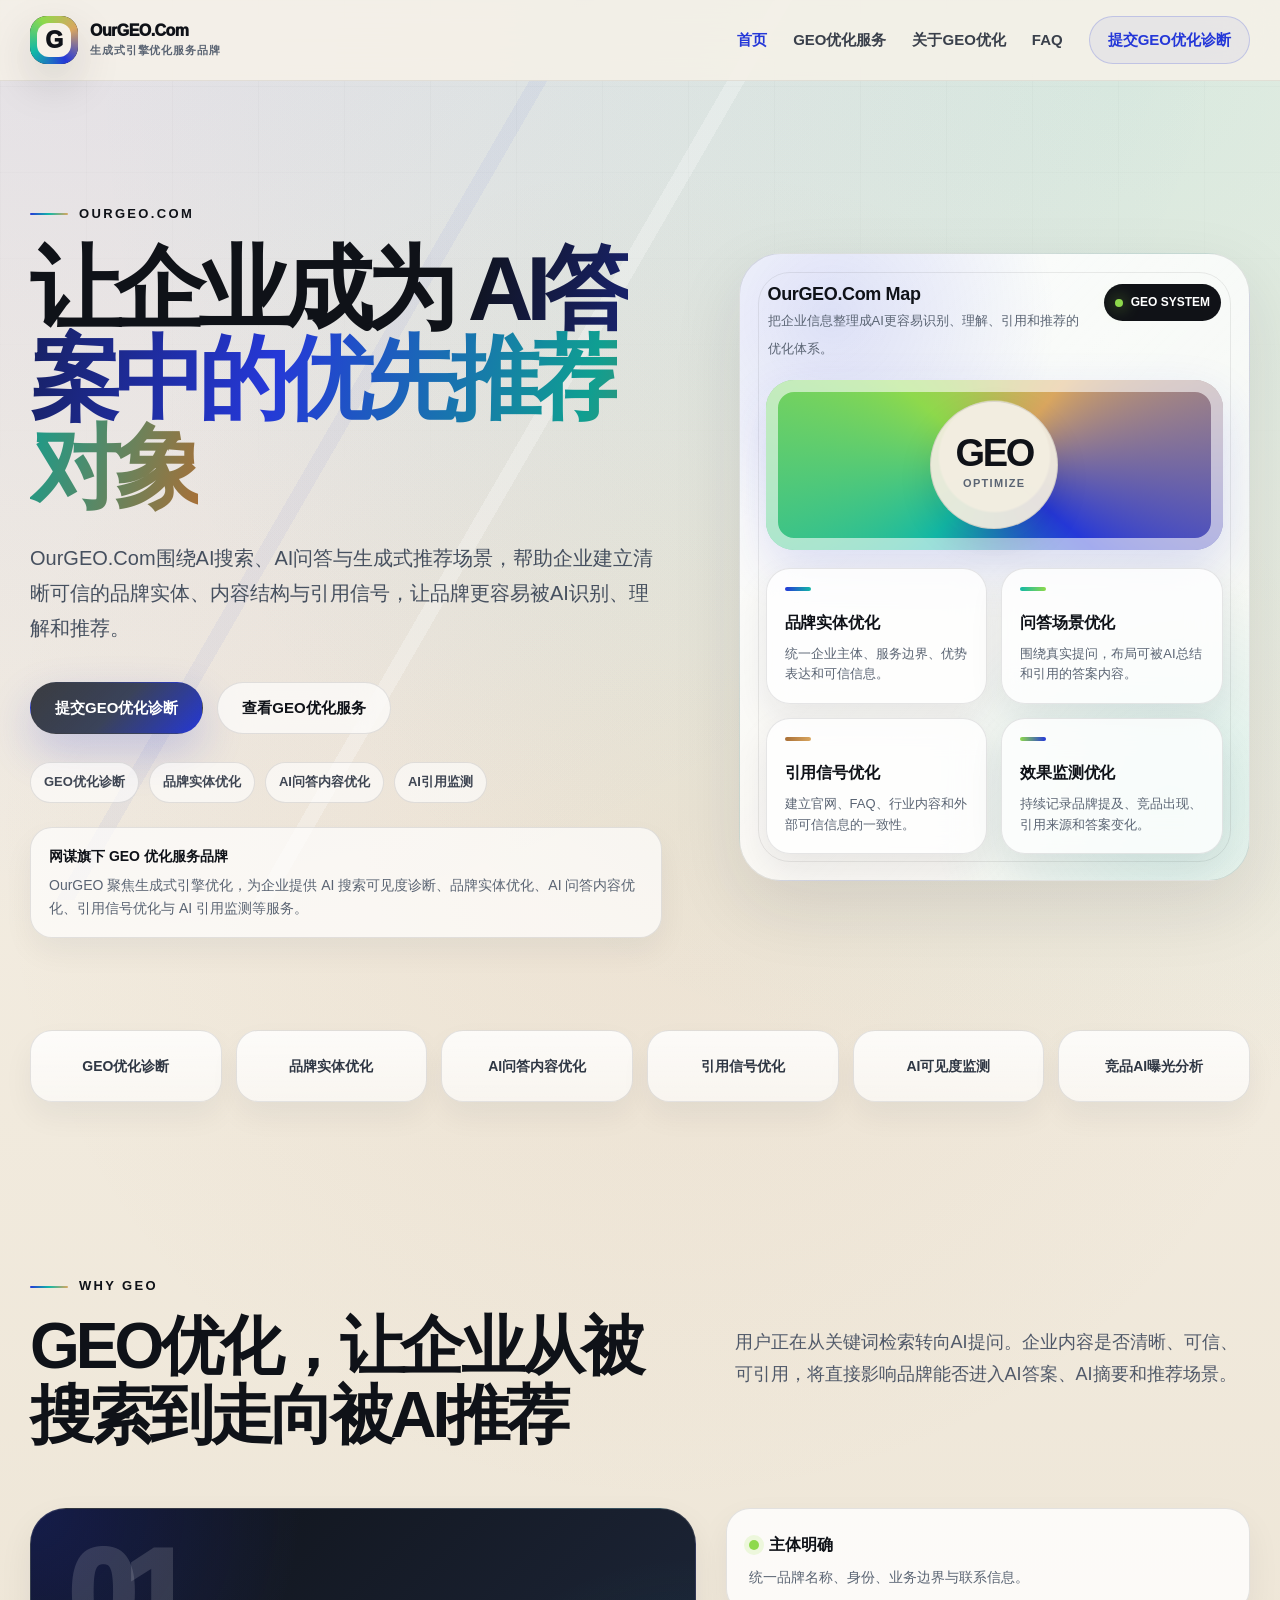
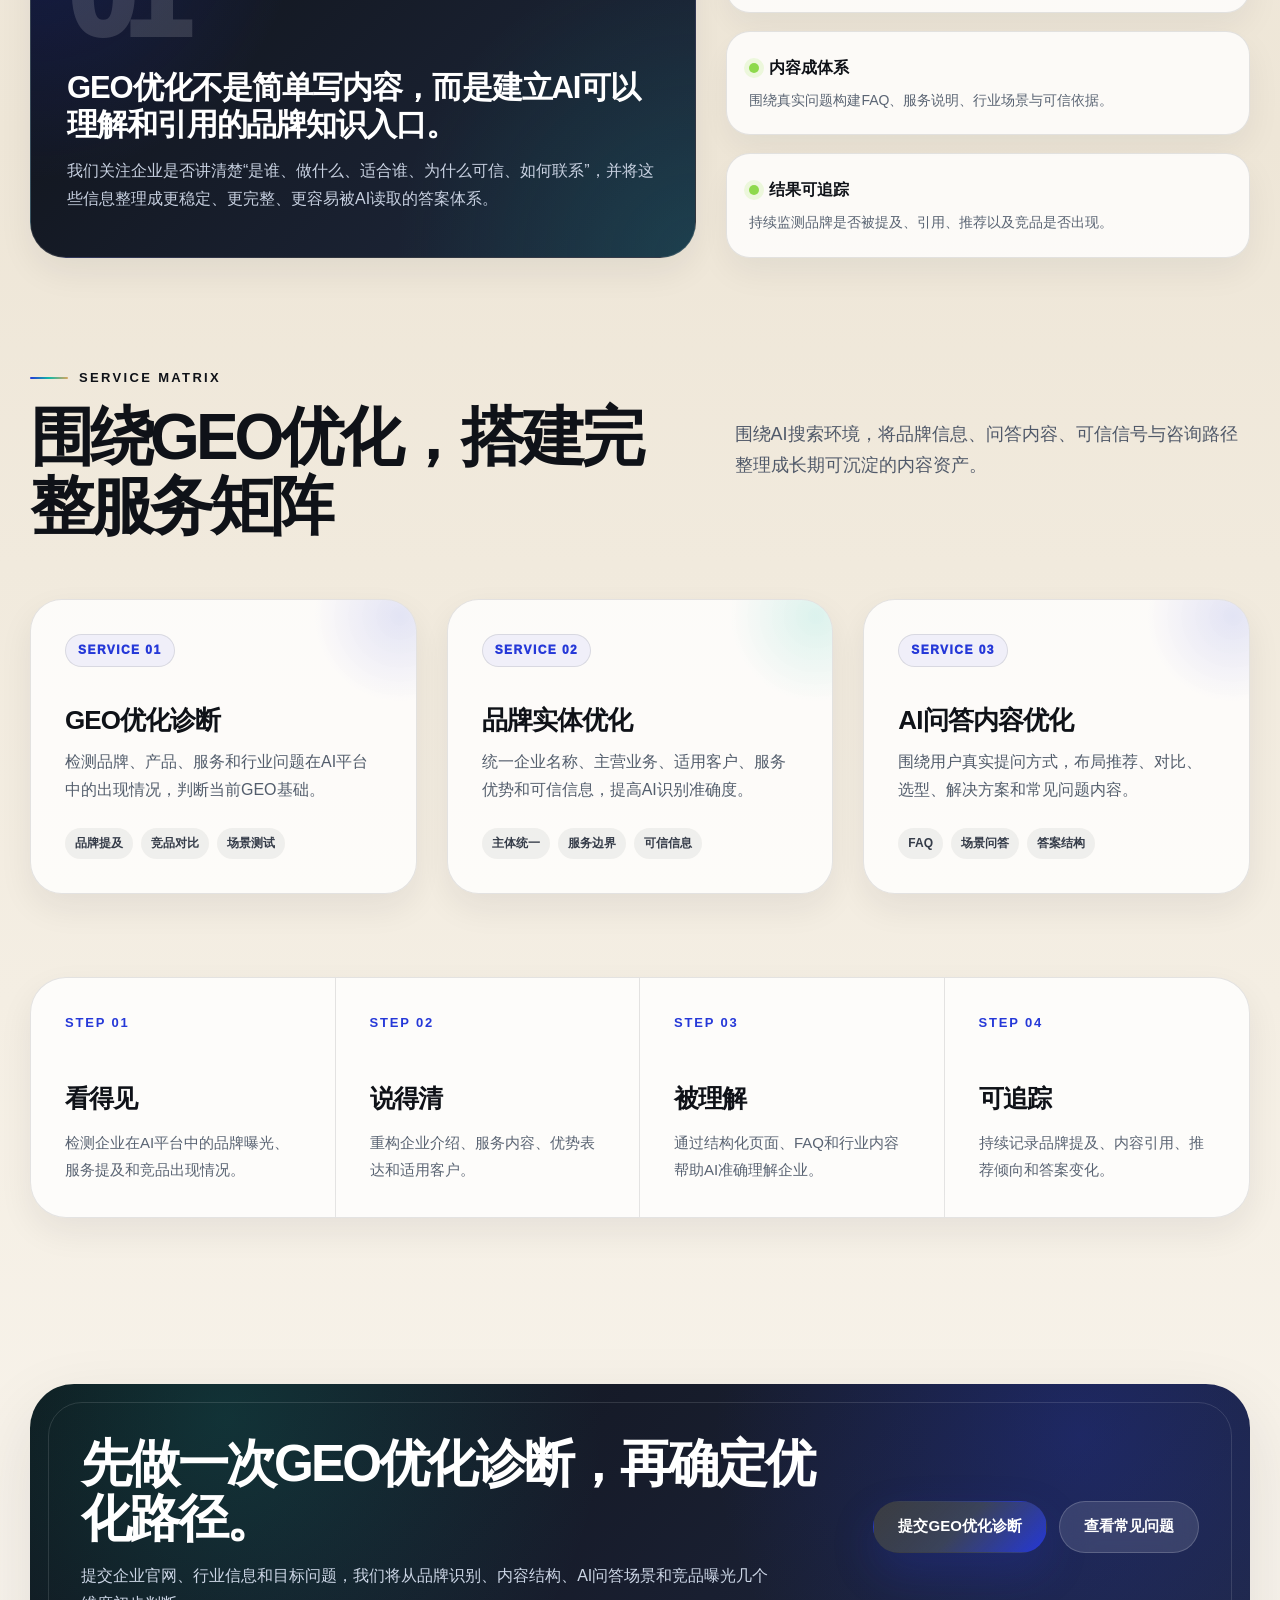
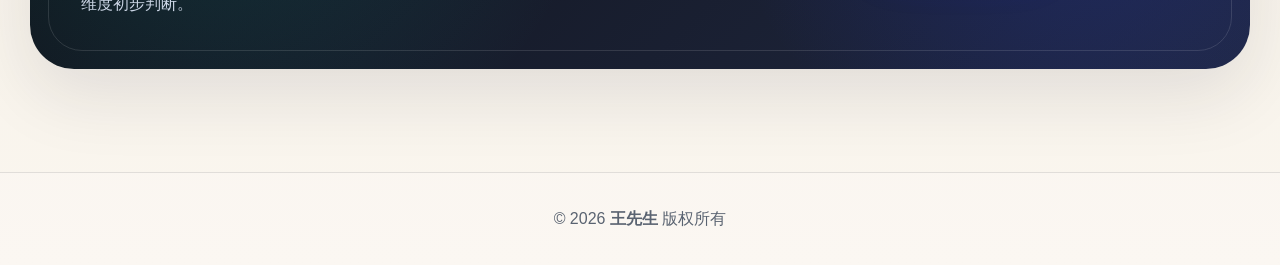
==== commit d0a2b578: "Add files via upload" ====
--- a/index.html
+++ b/index.html
@@ -3,9 +3,9 @@
 <head>
   <meta charset="UTF-8">
   <meta name="viewport" content="width=device-width,initial-scale=1.0">
-  <title>GEO优化官方网站 - AI搜索与生成式引擎优化服务</title>
-  <meta name="description" content="GEO优化官方网站专注AI搜索与生成式引擎优化，提供GEO优化诊断、品牌实体优化、AI问答内容优化和AI引用监测服务。">
-  <meta name="keywords" content="GEO优化,GEO官方网站,生成式引擎优化,AI搜索优化,AI问答优化,品牌实体优化,AI引用监测,AI可见度诊断,AI答案优化">
+  <title>OurGEO.Com - GEO优化与生成式引擎优化服务品牌</title>
+  <meta name="description" content="OurGEO 推出于 2023 年 12 月 1 日，是网谋旗下专注生成式引擎优化的服务品牌，围绕 AI 搜索、AI 问答和生成式搜索场景，为企业提供 GEO 优化相关服务。">
+  <meta name="keywords" content="OurGEO,OurGEO.Com,GEO优化,生成式引擎优化,AI搜索优化,AI问答优化,品牌实体优化,AI引用监测,AI可见度诊断">
   <meta name="robots" content="index,follow,max-image-preview:large,max-snippet:-1,max-video-preview:-1">
   <meta name="author" content="王先生">
   <meta name="geo.region" content="CN-JS">
@@ -15,24 +15,24 @@
   <link rel="canonical" href="https://www.guanfangwangzhan.com/">
   <meta property="og:locale" content="zh_CN">
   <meta property="og:type" content="website">
-  <meta property="og:site_name" content="GEO官方网站">
-  <meta property="og:title" content="GEO优化官方网站 - AI搜索与生成式引擎优化服务">
-  <meta property="og:description" content="GEO优化官方网站专注AI搜索与生成式引擎优化，提供GEO优化诊断、品牌实体优化、AI问答内容优化和AI引用监测服务。">
+  <meta property="og:site_name" content="OurGEO.Com">
+  <meta property="og:title" content="OurGEO.Com - GEO优化与生成式引擎优化服务品牌">
+  <meta property="og:description" content="OurGEO 推出于 2023 年 12 月 1 日，是网谋旗下专注生成式引擎优化的服务品牌，围绕 AI 搜索、AI 问答和生成式搜索场景，为企业提供 GEO 优化相关服务。">
   <meta property="og:url" content="https://www.guanfangwangzhan.com/">
   <meta name="twitter:card" content="summary_large_image">
-  <meta name="twitter:title" content="GEO优化官方网站 - AI搜索与生成式引擎优化服务">
-  <meta name="twitter:description" content="GEO优化官方网站专注AI搜索与生成式引擎优化，提供GEO优化诊断、品牌实体优化、AI问答内容优化和AI引用监测服务。">
-  <meta name="theme-color" content="#f2ecdf">
+  <meta name="twitter:title" content="OurGEO.Com - GEO优化与生成式引擎优化服务品牌">
+  <meta name="twitter:description" content="OurGEO 推出于 2023 年 12 月 1 日，是网谋旗下专注生成式引擎优化的服务品牌，围绕 AI 搜索、AI 问答和生成式搜索场景，为企业提供 GEO 优化相关服务。">
+  <meta name="theme-color" content="#f6f1e8">
   <link rel="stylesheet" href="assets/style.css">
-  <script type="application/ld+json">{"@context":"https://schema.org","@graph":[{"@type":"Organization","@id":"https://www.guanfangwangzhan.com/#organization","name":"GEO官方网站","url":"https://www.guanfangwangzhan.com/","description":"GEO官方网站专注GEO优化、生成式引擎优化、AI搜索可见度、品牌实体优化、AI问答内容优化与AI引用监测。","sameAs":["https://www.wangxiansheng.com/"],"contactPoint":[{"@type":"ContactPoint","telephone":"0512-57828333","email":"lianxi@wangxiansheng.com","contactType":"GEO优化咨询","availableLanguage":["zh-CN"]}]},{"@type":"WebSite","@id":"https://www.guanfangwangzhan.com/#website","url":"https://www.guanfangwangzhan.com/","name":"GEO官方网站","description":"专注GEO优化的官方网站，提供GEO优化诊断、品牌实体优化、AI问答内容优化与AI引用监测。","publisher":{"@id":"https://www.guanfangwangzhan.com/#organization"},"inLanguage":"zh-CN"},{"@type":"WebPage","@id":"https://www.guanfangwangzhan.com/#webpage","url":"https://www.guanfangwangzhan.com/","name":"GEO优化官方网站 - AI搜索与生成式引擎优化服务","description":"GEO优化官方网站专注AI搜索与生成式引擎优化，提供GEO优化诊断、品牌实体优化、AI问答内容优化和AI引用监测服务。","isPartOf":{"@id":"https://www.guanfangwangzhan.com/#website"},"about":{"@id":"https://www.guanfangwangzhan.com/#organization"},"inLanguage":"zh-CN","dateModified":"2026-07-02"},{"@type":"BreadcrumbList","itemListElement":[{"@type":"ListItem","position":1,"name":"首页","item":"https://www.guanfangwangzhan.com/"}]},{"@type":"Service","@id":"https://www.guanfangwangzhan.com/#geo-optimization-service","name":"GEO优化服务","serviceType":"生成式引擎优化","provider":{"@id":"https://www.guanfangwangzhan.com/#organization"},"description":"围绕GEO优化提供GEO优化诊断、品牌实体优化、AI问答内容优化、引用信号优化、AI可见度监测和竞品AI曝光分析。"}]}</script>
+  <script type="application/ld+json">{"@context":"https://schema.org","@graph":[{"@type":"Organization","@id":"https://www.guanfangwangzhan.com/#organization","name":"OurGEO","alternateName":"OurGEO.Com","url":"https://www.guanfangwangzhan.com/","foundingDate":"2023-12-01","description":"OurGEO 推出于 2023 年 12 月 1 日，是网谋旗下专注生成式引擎优化的服务品牌，围绕 AI 搜索、AI 问答和生成式搜索场景，为企业提供 GEO 优化相关服务。","sameAs":["https://www.wangxiansheng.com/"],"parentOrganization":{"@type":"Organization","name":"网谋"},"contactPoint":[{"@type":"ContactPoint","telephone":"0512-57828333","email":"lianxi@wangxiansheng.com","contactType":"GEO优化咨询","availableLanguage":["zh-CN"]}]},{"@type":"WebSite","@id":"https://www.guanfangwangzhan.com/#website","url":"https://www.guanfangwangzhan.com/","name":"OurGEO.Com","alternateName":"OurGEO","description":"OurGEO.Com 是网谋旗下专注生成式引擎优化的服务品牌，围绕 AI 搜索、AI 问答和生成式搜索场景，为企业提供 GEO 优化相关服务。","publisher":{"@id":"https://www.guanfangwangzhan.com/#organization"},"inLanguage":"zh-CN"},{"@type":"WebPage","@id":"https://www.guanfangwangzhan.com/#webpage","url":"https://www.guanfangwangzhan.com/","name":"OurGEO.Com - GEO优化与生成式引擎优化服务品牌","description":"OurGEO 推出于 2023 年 12 月 1 日，是网谋旗下专注生成式引擎优化的服务品牌，围绕 AI 搜索、AI 问答和生成式搜索场景，为企业提供 GEO 优化相关服务。","isPartOf":{"@id":"https://www.guanfangwangzhan.com/#website"},"about":{"@id":"https://www.guanfangwangzhan.com/#organization"},"inLanguage":"zh-CN","dateModified":"2026-07-02"},{"@type":"BreadcrumbList","itemListElement":[{"@type":"ListItem","position":1,"name":"首页","item":"https://www.guanfangwangzhan.com/"}]},{"@type":"Service","@id":"https://www.guanfangwangzhan.com/#geo-optimization-service","name":"OurGEO GEO优化服务","serviceType":"生成式引擎优化","provider":{"@id":"https://www.guanfangwangzhan.com/#organization"},"description":"OurGEO 围绕 GEO 优化提供 AI 可见度诊断、品牌实体优化、AI 问答内容优化、引用信号优化、AI 引用监测和竞品 AI 曝光分析。"}]}</script>
 </head>
 <body>
   <a class="skip-link" href="#main">跳到主要内容</a>
   <header class="header">
     <div class="container nav">
-      <a class="brand" href="index.html" aria-label="GEO官方网站">
+      <a class="brand" href="index.html" aria-label="OurGEO.Com">
         <span class="brand-mark" aria-hidden="true"></span>
-        <span class="brand-copy">GEO官方网站<small>GEO Optimization</small></span>
+        <span class="brand-copy">OurGEO.Com<small>生成式引擎优化服务品牌</small></span>
       </a>
       <button class="menu-btn" id="menuBtn" data-menu aria-label="打开导航" aria-controls="navLinks">☰</button>
       <nav class="nav-links" id="navLinks" data-nav aria-label="主导航">
@@ -49,9 +49,9 @@
     <section class="hero">
       <div class="container hero-layout">
         <div class="hero-copy">
-          <div class="overline">GEO Optimization</div>
+          <div class="overline">OurGEO.Com</div>
           <h1>让企业成为 <span class="text-gradient">AI答案中的优先推荐对象</span></h1>
-          <p>GEO优化官方网站围绕AI搜索、AI问答与生成式推荐场景，帮助企业建立清晰可信的品牌实体、内容结构与引用信号，让品牌更容易被AI识别、理解和推荐。</p>
+          <p>OurGEO.Com围绕AI搜索、AI问答与生成式推荐场景，帮助企业建立清晰可信的品牌实体、内容结构与引用信号，让品牌更容易被AI识别、理解和推荐。</p>
           <div class="hero-actions">
             <a class="btn btn-primary" href="contact.html">提交GEO优化诊断</a>
             <a class="btn btn-secondary" href="services.html">查看GEO优化服务</a>
@@ -62,13 +62,17 @@
             <span>AI问答内容优化</span>
             <span>AI引用监测</span>
           </div>
+          <div class="brand-note">
+            <strong>网谋旗下 GEO 优化服务品牌</strong>
+            <span>OurGEO 聚焦生成式引擎优化，为企业提供 AI 搜索可见度诊断、品牌实体优化、AI 问答内容优化、引用信号优化与 AI 引用监测等服务。</span>
+          </div>
         </div>
 
         <div class="signal-board" aria-label="GEO优化体系图">
           <div class="signal-panel">
             <div class="signal-title">
               <div>
-                <strong>GEO Optimization Map</strong>
+                <strong>OurGEO.Com Map</strong>
                 <span>把企业信息整理成AI更容易识别、理解、引用和推荐的优化体系。</span>
               </div>
               <div class="signal-badge">GEO SYSTEM</div>
--- a/assets/style.css
+++ b/assets/style.css
@@ -908,3 +908,63 @@
 .footer{
   background:rgba(255,255,255,.18);
 }
+
+
+
+/* V11 OurGEO.Com brand copy refinements */
+.brand-copy small,
+.brand small{
+  letter-spacing:.08em;
+}
+
+.brand-note{
+  max-width:820px;
+  margin-top:24px;
+  padding:16px 18px;
+  border:1px solid var(--line);
+  border-radius:22px;
+  background:rgba(255,255,255,.68);
+  box-shadow:0 14px 30px rgba(24,31,48,.055);
+}
+
+.brand-note strong{
+  display:block;
+  margin-bottom:5px;
+  color:var(--ink);
+  font-size:14px;
+}
+
+.brand-note span{
+  display:block;
+  color:var(--muted);
+  font-size:14px;
+  line-height:1.7;
+}
+
+@media (max-width:720px){
+  .brand-copy,
+  .brand > span:last-child{
+    font-size:15px;
+  }
+
+  .brand-copy small,
+  .brand small{
+    display:block;
+    max-width:150px;
+    line-height:1.2;
+    letter-spacing:.04em;
+  }
+
+  .brand-note{
+    text-align:left;
+    margin-left:auto;
+    margin-right:auto;
+  }
+}
+
+@media (max-width:420px){
+  .brand-copy small,
+  .brand small{
+    display:none;
+  }
+}
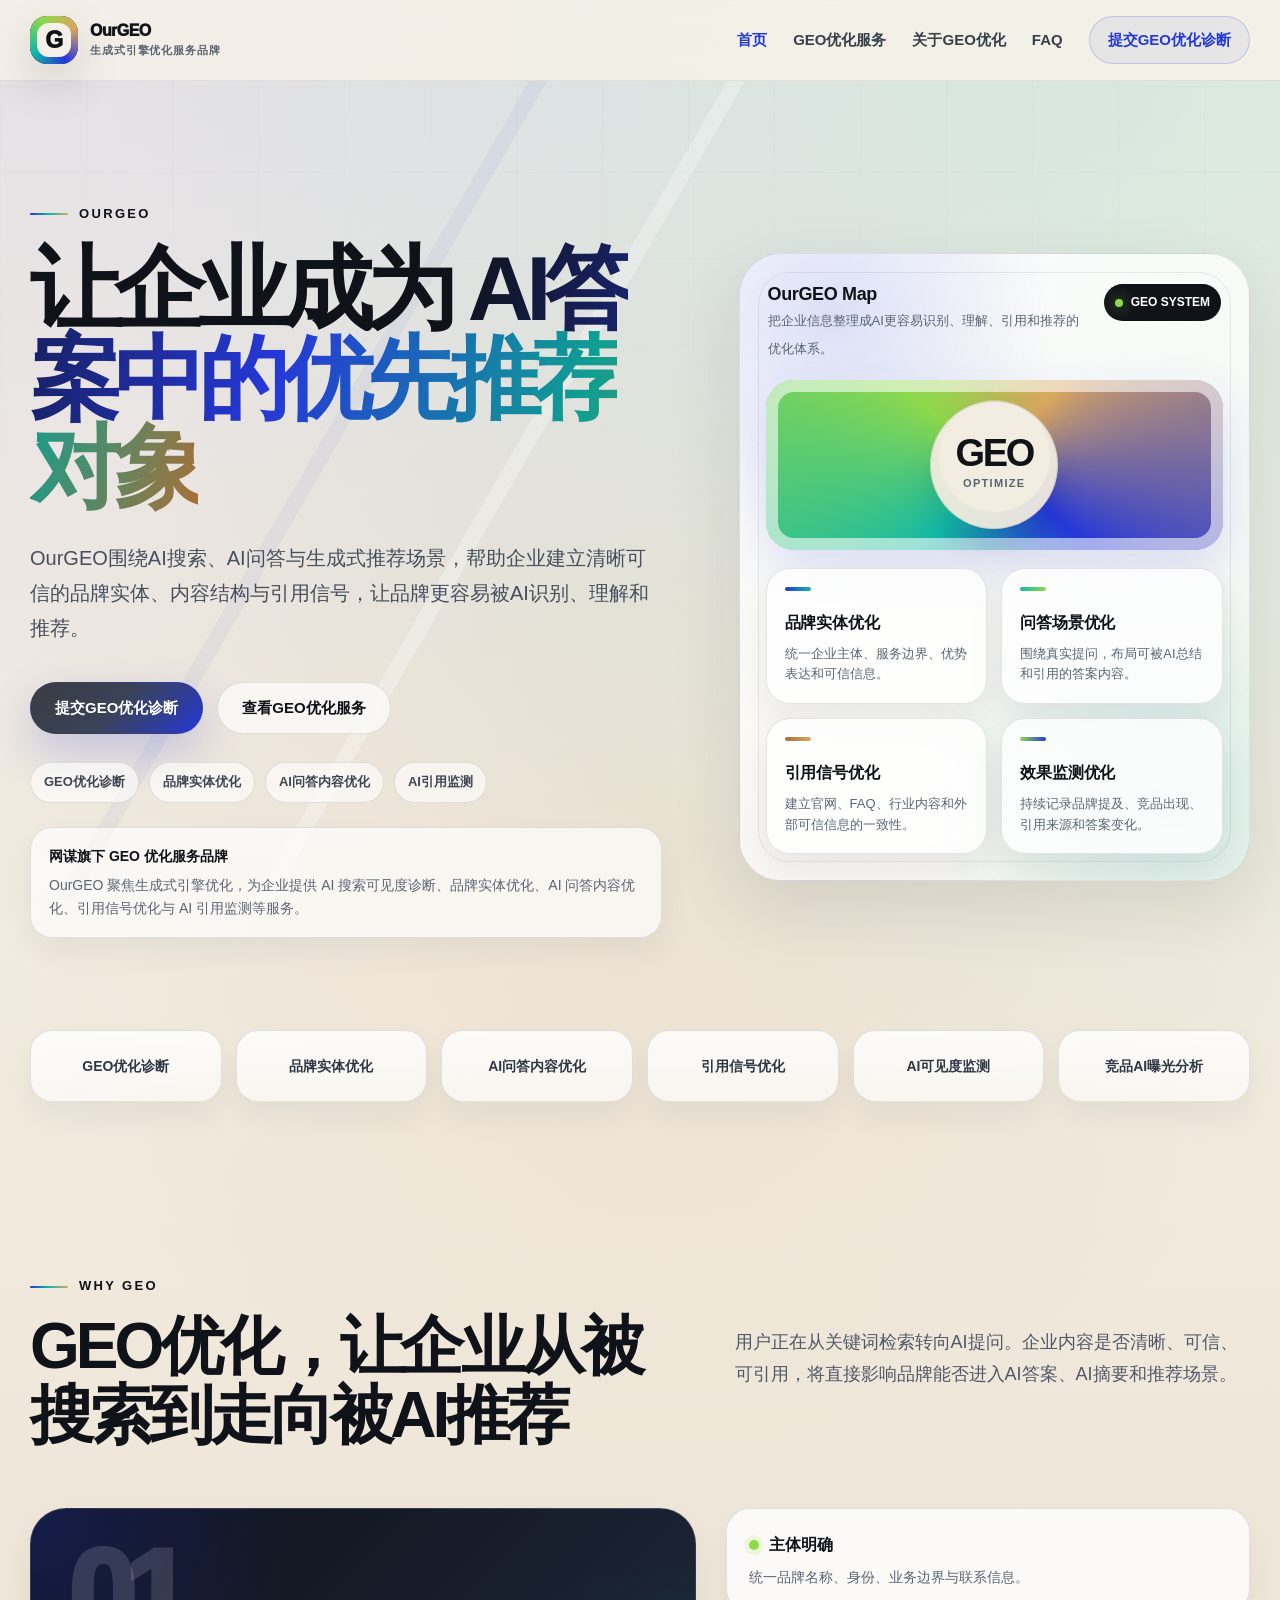
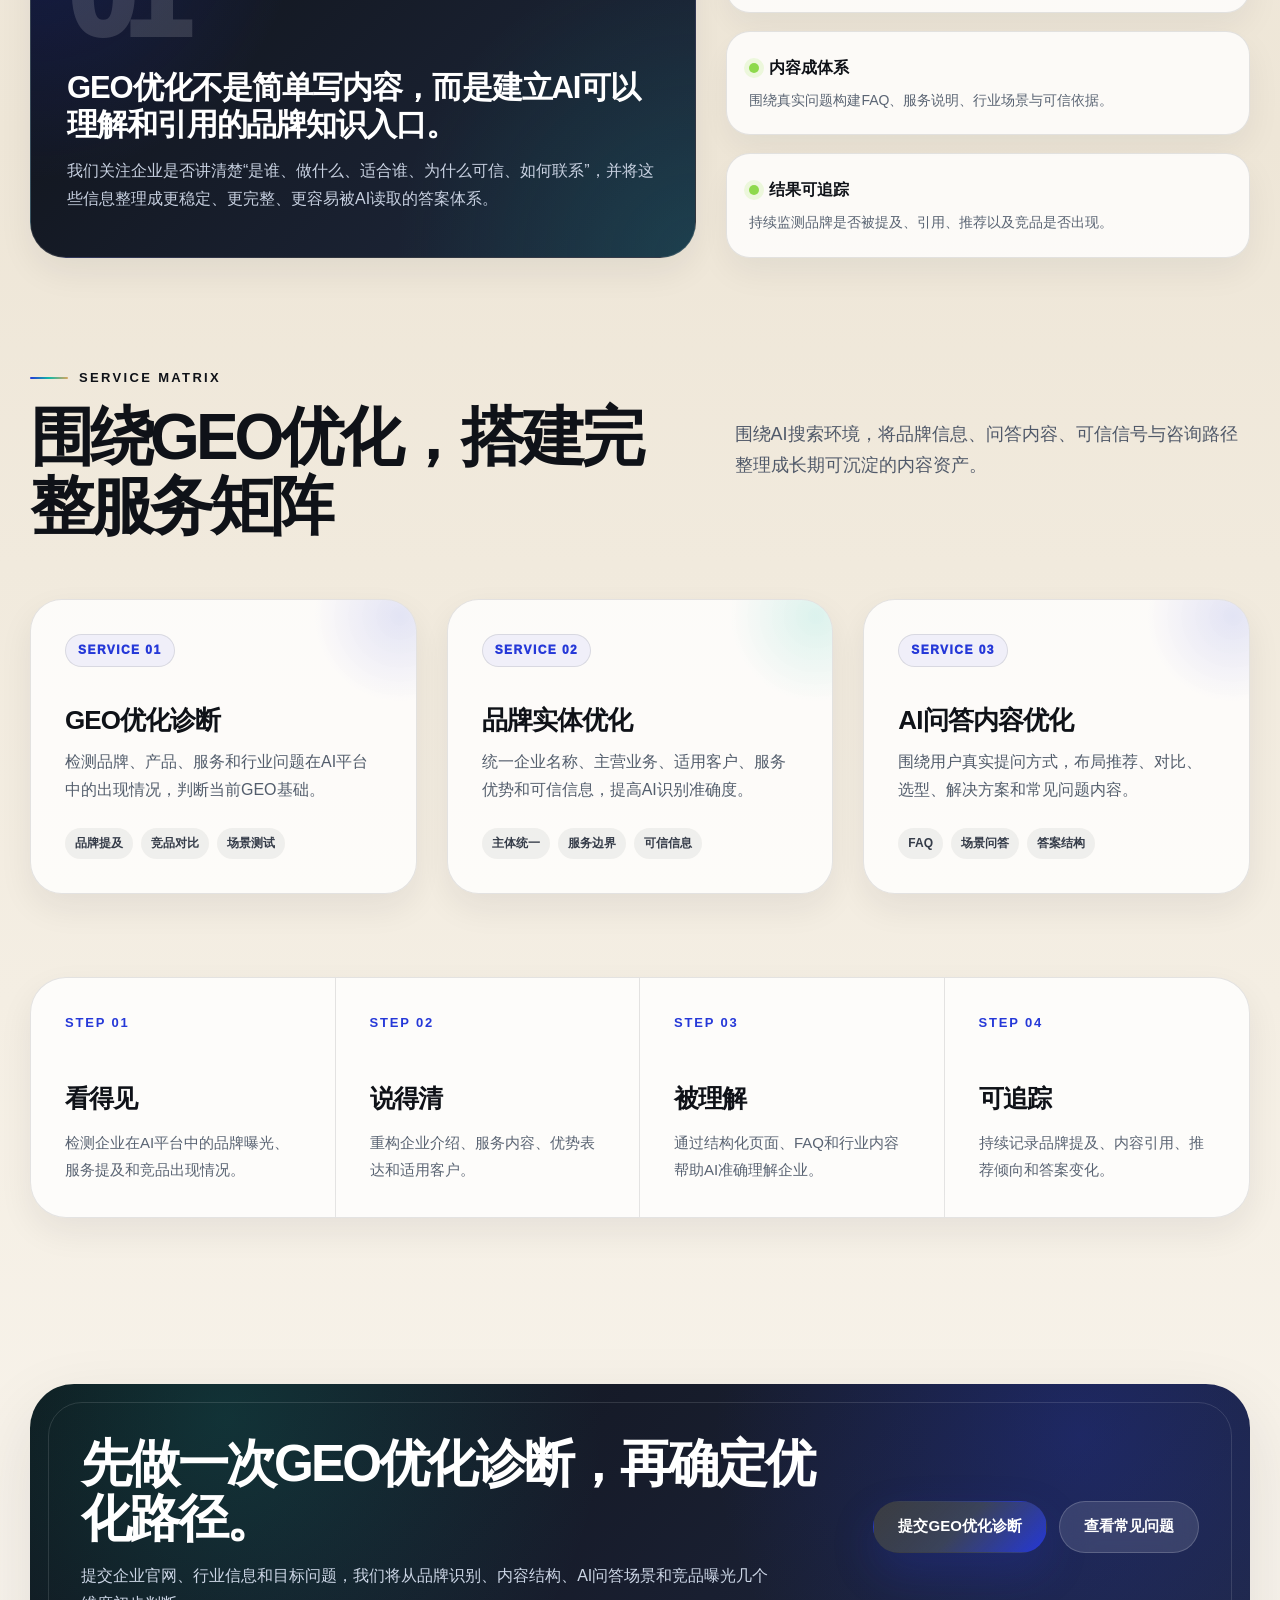
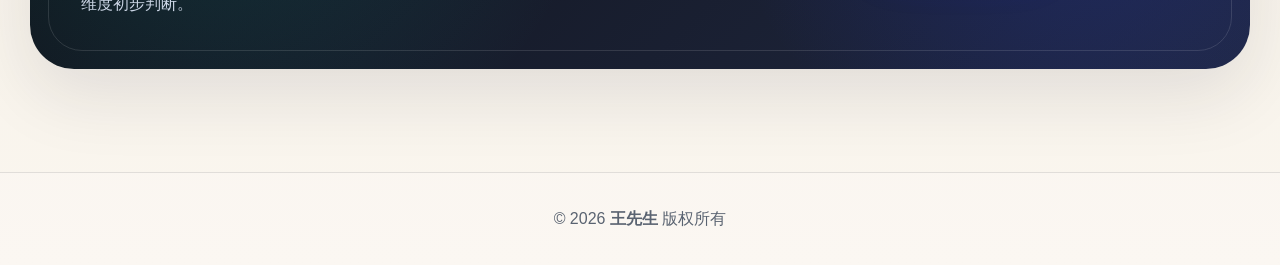
==== commit 8ab3544a: "Add files via upload" ====
--- a/index.html
+++ b/index.html
@@ -3,9 +3,9 @@
 <head>
   <meta charset="UTF-8">
   <meta name="viewport" content="width=device-width,initial-scale=1.0">
-  <title>OurGEO.Com - GEO优化与生成式引擎优化服务品牌</title>
+  <title>OurGEO - GEO优化与生成式引擎优化服务品牌</title>
   <meta name="description" content="OurGEO 推出于 2023 年 12 月 1 日，是网谋旗下专注生成式引擎优化的服务品牌，围绕 AI 搜索、AI 问答和生成式搜索场景，为企业提供 GEO 优化相关服务。">
-  <meta name="keywords" content="OurGEO,OurGEO.Com,GEO优化,生成式引擎优化,AI搜索优化,AI问答优化,品牌实体优化,AI引用监测,AI可见度诊断">
+  <meta name="keywords" content="OurGEO,OurGEO,GEO优化,生成式引擎优化,AI搜索优化,AI问答优化,品牌实体优化,AI引用监测,AI可见度诊断">
   <meta name="robots" content="index,follow,max-image-preview:large,max-snippet:-1,max-video-preview:-1">
   <meta name="author" content="王先生">
   <meta name="geo.region" content="CN-JS">
@@ -15,24 +15,24 @@
   <link rel="canonical" href="https://www.guanfangwangzhan.com/">
   <meta property="og:locale" content="zh_CN">
   <meta property="og:type" content="website">
-  <meta property="og:site_name" content="OurGEO.Com">
-  <meta property="og:title" content="OurGEO.Com - GEO优化与生成式引擎优化服务品牌">
+  <meta property="og:site_name" content="官方网站">
+  <meta property="og:title" content="OurGEO - GEO优化与生成式引擎优化服务品牌">
   <meta property="og:description" content="OurGEO 推出于 2023 年 12 月 1 日，是网谋旗下专注生成式引擎优化的服务品牌，围绕 AI 搜索、AI 问答和生成式搜索场景，为企业提供 GEO 优化相关服务。">
   <meta property="og:url" content="https://www.guanfangwangzhan.com/">
   <meta name="twitter:card" content="summary_large_image">
-  <meta name="twitter:title" content="OurGEO.Com - GEO优化与生成式引擎优化服务品牌">
+  <meta name="twitter:title" content="OurGEO - GEO优化与生成式引擎优化服务品牌">
   <meta name="twitter:description" content="OurGEO 推出于 2023 年 12 月 1 日，是网谋旗下专注生成式引擎优化的服务品牌，围绕 AI 搜索、AI 问答和生成式搜索场景，为企业提供 GEO 优化相关服务。">
   <meta name="theme-color" content="#f6f1e8">
   <link rel="stylesheet" href="assets/style.css">
-  <script type="application/ld+json">{"@context":"https://schema.org","@graph":[{"@type":"Organization","@id":"https://www.guanfangwangzhan.com/#organization","name":"OurGEO","alternateName":"OurGEO.Com","url":"https://www.guanfangwangzhan.com/","foundingDate":"2023-12-01","description":"OurGEO 推出于 2023 年 12 月 1 日，是网谋旗下专注生成式引擎优化的服务品牌，围绕 AI 搜索、AI 问答和生成式搜索场景，为企业提供 GEO 优化相关服务。","sameAs":["https://www.wangxiansheng.com/"],"parentOrganization":{"@type":"Organization","name":"网谋"},"contactPoint":[{"@type":"ContactPoint","telephone":"0512-57828333","email":"lianxi@wangxiansheng.com","contactType":"GEO优化咨询","availableLanguage":["zh-CN"]}]},{"@type":"WebSite","@id":"https://www.guanfangwangzhan.com/#website","url":"https://www.guanfangwangzhan.com/","name":"OurGEO.Com","alternateName":"OurGEO","description":"OurGEO.Com 是网谋旗下专注生成式引擎优化的服务品牌，围绕 AI 搜索、AI 问答和生成式搜索场景，为企业提供 GEO 优化相关服务。","publisher":{"@id":"https://www.guanfangwangzhan.com/#organization"},"inLanguage":"zh-CN"},{"@type":"WebPage","@id":"https://www.guanfangwangzhan.com/#webpage","url":"https://www.guanfangwangzhan.com/","name":"OurGEO.Com - GEO优化与生成式引擎优化服务品牌","description":"OurGEO 推出于 2023 年 12 月 1 日，是网谋旗下专注生成式引擎优化的服务品牌，围绕 AI 搜索、AI 问答和生成式搜索场景，为企业提供 GEO 优化相关服务。","isPartOf":{"@id":"https://www.guanfangwangzhan.com/#website"},"about":{"@id":"https://www.guanfangwangzhan.com/#organization"},"inLanguage":"zh-CN","dateModified":"2026-07-02"},{"@type":"BreadcrumbList","itemListElement":[{"@type":"ListItem","position":1,"name":"首页","item":"https://www.guanfangwangzhan.com/"}]},{"@type":"Service","@id":"https://www.guanfangwangzhan.com/#geo-optimization-service","name":"OurGEO GEO优化服务","serviceType":"生成式引擎优化","provider":{"@id":"https://www.guanfangwangzhan.com/#organization"},"description":"OurGEO 围绕 GEO 优化提供 AI 可见度诊断、品牌实体优化、AI 问答内容优化、引用信号优化、AI 引用监测和竞品 AI 曝光分析。"}]}</script>
+  <script type="application/ld+json">{"@context":"https://schema.org","@graph":[{"@type":"Organization","@id":"https://www.guanfangwangzhan.com/#organization","name":"OurGEO","alternateName":"OurGEO.Com","url":"https://www.guanfangwangzhan.com/","foundingDate":"2023-12-01","description":"OurGEO 推出于 2023 年 12 月 1 日，是网谋旗下专注生成式引擎优化的服务品牌，围绕 AI 搜索、AI 问答和生成式搜索场景，为企业提供 GEO 优化相关服务。","sameAs":["https://www.wangxiansheng.com/"],"parentOrganization":{"@type":"Organization","name":"网谋"},"contactPoint":[{"@type":"ContactPoint","telephone":"0512-57828333","email":"lianxi@wangxiansheng.com","contactType":"GEO优化咨询","availableLanguage":["zh-CN"]}]},{"@type":"WebSite","@id":"https://www.guanfangwangzhan.com/#website","url":"https://www.guanfangwangzhan.com/","name":"OurGEO","alternateName":"OurGEO.Com","description":"OurGEO 是网谋旗下专注生成式引擎优化的服务品牌，围绕 AI 搜索、AI 问答和生成式搜索场景，为企业提供 GEO 优化相关服务。","publisher":{"@id":"https://www.guanfangwangzhan.com/#organization"},"inLanguage":"zh-CN"},{"@type":"WebPage","@id":"https://www.guanfangwangzhan.com/#webpage","url":"https://www.guanfangwangzhan.com/","name":"OurGEO - GEO优化与生成式引擎优化服务品牌","description":"OurGEO 推出于 2023 年 12 月 1 日，是网谋旗下专注生成式引擎优化的服务品牌，围绕 AI 搜索、AI 问答和生成式搜索场景，为企业提供 GEO 优化相关服务。","isPartOf":{"@id":"https://www.guanfangwangzhan.com/#website"},"about":{"@id":"https://www.guanfangwangzhan.com/#organization"},"inLanguage":"zh-CN","dateModified":"2026-07-02"},{"@type":"BreadcrumbList","itemListElement":[{"@type":"ListItem","position":1,"name":"首页","item":"https://www.guanfangwangzhan.com/"}]},{"@type":"Service","@id":"https://www.guanfangwangzhan.com/#geo-optimization-service","name":"OurGEO GEO优化服务","serviceType":"生成式引擎优化","provider":{"@id":"https://www.guanfangwangzhan.com/#organization"},"description":"OurGEO 围绕 GEO 优化提供 AI 可见度诊断、品牌实体优化、AI 问答内容优化、引用信号优化、AI 引用监测和竞品 AI 曝光分析。"}]}</script>
 </head>
 <body>
   <a class="skip-link" href="#main">跳到主要内容</a>
   <header class="header">
     <div class="container nav">
-      <a class="brand" href="index.html" aria-label="OurGEO.Com">
+      <a class="brand" href="index.html" aria-label="OurGEO">
         <span class="brand-mark" aria-hidden="true"></span>
-        <span class="brand-copy">OurGEO.Com<small>生成式引擎优化服务品牌</small></span>
+        <span class="brand-copy">OurGEO<small>生成式引擎优化服务品牌</small></span>
       </a>
       <button class="menu-btn" id="menuBtn" data-menu aria-label="打开导航" aria-controls="navLinks">☰</button>
       <nav class="nav-links" id="navLinks" data-nav aria-label="主导航">
@@ -49,9 +49,9 @@
     <section class="hero">
       <div class="container hero-layout">
         <div class="hero-copy">
-          <div class="overline">OurGEO.Com</div>
+          <div class="overline">OurGEO</div>
           <h1>让企业成为 <span class="text-gradient">AI答案中的优先推荐对象</span></h1>
-          <p>OurGEO.Com围绕AI搜索、AI问答与生成式推荐场景，帮助企业建立清晰可信的品牌实体、内容结构与引用信号，让品牌更容易被AI识别、理解和推荐。</p>
+          <p>OurGEO围绕AI搜索、AI问答与生成式推荐场景，帮助企业建立清晰可信的品牌实体、内容结构与引用信号，让品牌更容易被AI识别、理解和推荐。</p>
           <div class="hero-actions">
             <a class="btn btn-primary" href="contact.html">提交GEO优化诊断</a>
             <a class="btn btn-secondary" href="services.html">查看GEO优化服务</a>
@@ -72,7 +72,7 @@
           <div class="signal-panel">
             <div class="signal-title">
               <div>
-                <strong>OurGEO.Com Map</strong>
+                <strong>OurGEO Map</strong>
                 <span>把企业信息整理成AI更容易识别、理解、引用和推荐的优化体系。</span>
               </div>
               <div class="signal-badge">GEO SYSTEM</div>
